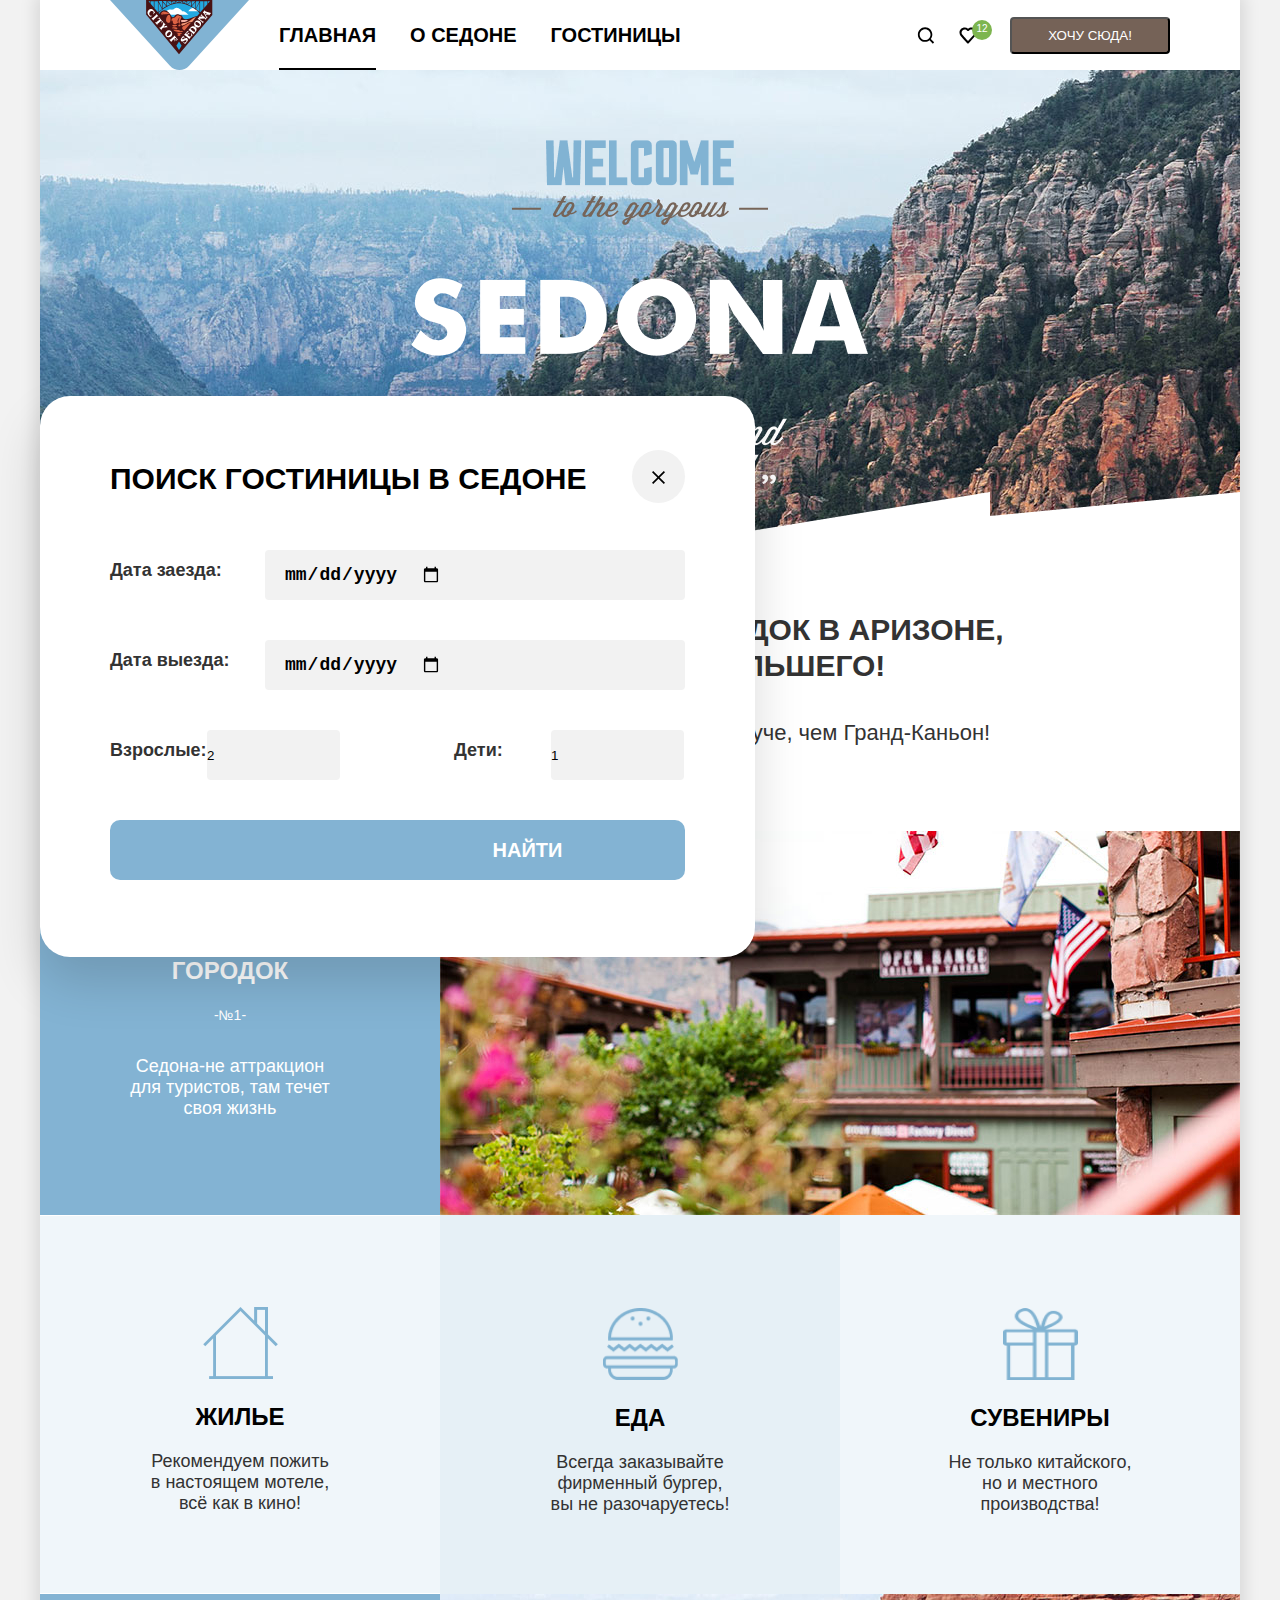
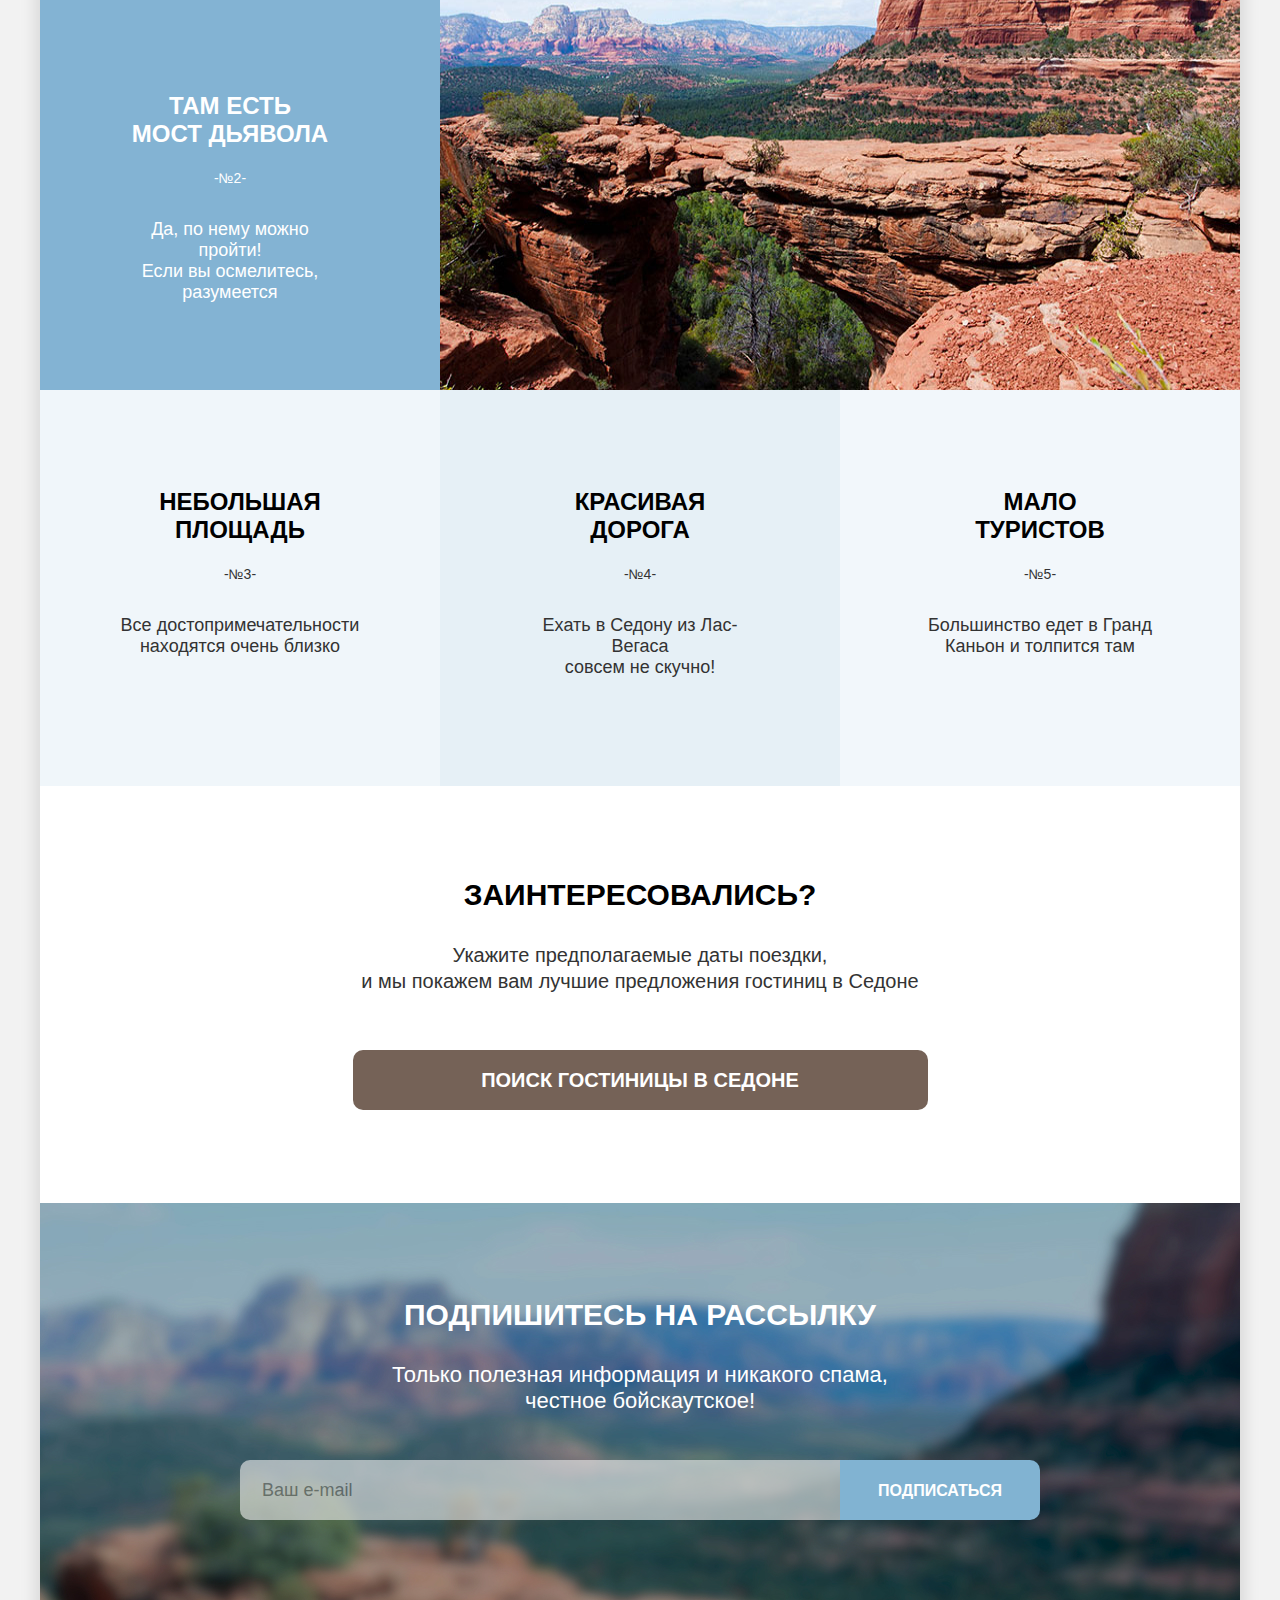
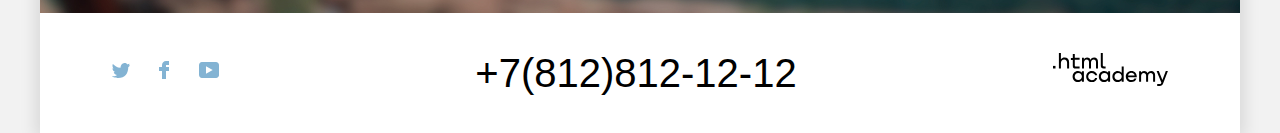
==== index.html @ 86748426 "Merge pull request #8 from Rli91/master" ====
<!DOCTYPE html>
<html lang="ru">
<head>
  <meta charset="utf-8">
  <title>Седона</title>
  <link rel="stylesheet" href="styles/styles.css">
</head>
<body>
<div class="container">
  <header class="main-header">
    <nav class="navigation">
      <a href="index.html" class="logo"><img src="images/logo.svg" width="139" height="70" alt="логотип города Sedona"></a>
      <ul class="navigation-list">
        <li>
          <a href="index.html" class="main">Главная</a>
        </li>
        <li class="navigation-link">
          <a href="#" class="sedona">О Седоне</a>
        </li>
        <li>
          <a href="catalog.html">Гостиницы</a>
        </li>
      </ul>
      <ul class="navigation-user">
        <li>
          <a class="navigation-link-search" href="#">
            <svg width="20" height="19" viewBox="0 0 20 19" fill="none" xmlns="http://www.w3.org/2000/svg">
              <path d="M19.0257 17.05L15.3152 13.35C16.318 12.05 17.02 10.35 17.02 8.44995C17.02 4.04995 13.4098 0.449951 8.99732 0.449951C4.58483 0.449951 0.974609 4.14995 0.974609 8.54995C0.974609 12.95 4.58483 16.55 8.99732 16.55C10.8024 16.55 12.5072 15.95 13.9112 14.85L17.6217 18.55L19.0257 17.05ZM8.99732 14.55C5.68795 14.55 2.98029 11.85 2.98029 8.54995C2.98029 5.24995 5.68795 2.54995 8.99732 2.54995C12.3067 2.54995 15.0143 5.24995 15.0143 8.54995C15.0143 11.85 12.3067 14.55 8.99732 14.55Z"/>
            </svg>
            <span class="visually-hidden">Поиск</span>
          </a>
        </li>
        <li>
          <a class="navigation-link-favorite" href="#">
            <svg width="19" height="17" viewBox="0 0 19 17" fill="none" xmlns="http://www.w3.org/2000/svg">
              <path d="M9.44382 17C9.14296 17 8.84211 16.9 8.64155 16.6C3.22622 10.5 1.92253 9.1 1.62168 8.7C0.91969 7.8 0.518555 6.6 0.518555 5.4C0.518555 2.4 2.92537 0 6.03416 0C7.33785 0 8.54126 0.5 9.5441 1.3C10.5469 0.5 11.8506 0 13.054 0C16.0625 0 18.5696 2.4 18.5696 5.4C18.5696 6.7 18.0682 7.9 17.266 8.8L10.2461 16.7C10.0455 16.9 9.84495 17 9.44382 17ZM3.42679 7.5C3.72764 7.9 6.93672 11.5 9.5441 14.4L15.7617 7.4C16.2631 6.9 16.4637 6.2 16.4637 5.4C16.4637 3.6 14.9594 2.1 13.1543 2.1C12.1515 2.1 11.1486 2.6 10.4467 3.4C10.1458 3.7 9.84495 3.8 9.5441 3.8C9.24325 3.8 8.9424 3.6 8.74183 3.4C8.03984 2.6 7.037 2.1 6.03416 2.1C4.22906 2.1 2.7248 3.6 2.7248 5.4C2.62452 6.3 3.02565 7 3.42679 7.5C3.3265 7.5 3.3265 7.5 3.42679 7.5Z"/>
            </svg>
            <span class="favorite-number">12</span>
            <span class="visually-hidden">Избранное</span>
          </a>
        </li>
        <button class="button" type="button">Хочу сюда!</button>
      </ul>
    </nav>
  </header>

  <main class="main-container">
    <div class="style">
      <div class="welcome-pic"></div>
      <div class="welcome-line"></div>
    </div>
    <div class="page-container">
      <h1 class="visually-hidden">Добро пожаловать в прекрасный город Седона</h1>
      <div class="promo">
        <h2 class="title">Седона — небольшой городок в Аризоне,<br> заслуживающий большего!</h2>
        <p class="reasons">Рассмотрим 5 причин, по которым Седона круче, чем Гранд-Каньон!</p>
      </div>

      <div class="description-container">
        <div class="cityDescription">
          <div class="description-text">
            <h2 class="subtitle">Настоящий<br>городок</h2>
            <span class="number">-№1-</span>
            <p class="text-sedona">Седона-не аттракцион<br> для туристов, там течет<br> своя жизнь</p>
          </div>
        </div>
        <img src="images/city.jpg" width="800" alt="картинка города">


        <div class="city-features">
          <div class="block-home">
            <div class="icon feature-home"></div>
            <div class="city-text">
              <h2 class="subtitle">Жилье</h2>
              <p class="text">Рекомендуем пожить<br> в настоящем мотеле,<br> всё как в кино!</p>
            </div>
          </div>
          <div class="block-food">
            <div class="icon feature-food"></div>
            <div class="city-text">
              <h2 class="subtitle">Еда</h2>
              <p class="text">Всегда заказывайте<br> фирменный бургер,<br> вы не разочаруетесь!</p>
            </div>
          </div>
          <div class="block-souvenir">
            <div class="icon feature-souvenir"></div>
            <div class="city-text">
              <h2 class="subtitle">Сувениры</h2>
              <p class="text">Не только китайского,<br> но и местного<br> производства!</p>
            </div>
          </div>
        </div>


        <div class="devilBridge">
          <div class="devilBridge-description">
            <h2 class="subtitle">Там есть<br>Мост Дьявола</h2>
            <span class="number">-№2-</span>
            <p class="text-sedona">Да, по нему можно пройти!<br> Если вы осмелитесь,<br> разумеется</p>
          </div>
        </div>
        <img src="images/devilBridge.jpg" width="800" alt="картинка моста дьявола">

        <div class="trip-features">
          <div class="block-square">
            <div class="trip-text">
              <h2 class="subtitle">Небольшая<br>площадь</h2>
              <span class="number"->-№3-</span>
              <p class="text">Все достопримечательности<br> находятся очень близко</p>
            </div>
          </div>
          <div class="block-road">
            <div class="road-text">
              <h2 class="subtitle">Красивая<br>дорога</h2>
              <span class="number">-№4-</span>
              <p class="text">Ехать в Седону из Лас-Вегаса<br> совсем не скучно!</p>
            </div>
          </div>
          <div class="block-tourists">
            <div class="tourists-text">
              <h2 class="subtitle">Мало<br>туристов</h2>
              <span class="number">-№5-</span>
              <p class="text">Большинство едет в Гранд<br> Каньон и толпится там</p>
            </div>
          </div>
        </div>
      </div>

      <div class="interest">
        <div class="dates">Заинтересовались?</div>
        <p class="tourDates">Укажите предполагаемые даты поездки,<br>и мы покажем вам лучшие предложения гостиниц в Седоне</p>
        <div class="search-hotels">
          <div class="search-hotels-title">
            <button type="button" class="hotel-search">Поиск гостиницы в Седоне</button>
          </div>
        </div>
      </div>
    </div>

    <div class="email">
      <div class="modal-window">
        <form action="#" method="post">
          <h3 class="modal-window-header">Поиск гостиницы в Седоне</h3>
          <a href="#" class="modal-close" img src="#" width: 13px height: 13px>
            <svg width="13" height="13" viewBox="0 0 13 13" fill="none" xmlns="http://www.w3.org/2000/svg">
            <path d="M13 1.2L11.8 0L6.5 5.3L1.2 0L0 1.2L5.3 6.5L0 11.8L1.2 13L6.5 7.7L11.8 13L13 11.8L7.7 6.5L13 1.2Z" fill="black"/>
            </svg>
          </a>

          <div class="dates-arrival">
          <label for="dates" class="modal-text">Дата заезда:</label>
          <input type="date" class="tour-dates" name="checkin" id="checked" value="27 апреля 2020">
        </div>

          <div class="dates-leaving">
          <label for="dates-out" class="modal-text">Дата выезда:</label>
          <input type="date" class="tour-dates" name="checkout" id="checked-out" value="1 сентября 2021">
        </div>

<div class="quantity">
          <div class="grown-ups-number">
          <label for="grown-ups" class="modal-text">Взрослые:</label>
          <input type="number-people" class="number-people" name="grown-ups" min="1" id="adult" value="2">
        </div>

        <div class="kids-number">
          <label for="kids" class="modal-text">Дети:</label>
          <input type="number-people" class="number-people" name="child" id="children" value="1">
        </div>
      </div>


          <input class="search-btn btn" type="submit" id="search-button" name="search-btn" value="Найти">

        </form>
      </div>
      <h3 class="subscription">ПОДПИШИТЕСЬ НА РАССЫЛКУ</h3>
      <p class="no-spam">Только полезная информация и никакого спама,<br> честное бойскаутское!</p>
      <form id="send-email" class="send-email" action="https://echo.htmlacademy.ru/" method="post">
        <label for="form-send-email" class="visually-hidden">Ваш e-mail</label>
        <input type="text" name="form-send-email" id="form-send-email" placeholder="Ваш e-mail" class="type-form">
        <button class="submit" type="button">Подписаться</button>
      </form>
    </div>
  </main>


  <footer class="footer">
    <ul class="social-list">
      <li class="social-list-item">
        <a href="https://twitter.com/htmlacademy_ru"><img src="images/twitter.svg" width="18" height="15" alt="Twitter"></a>
      </li>
      <li class="social-list-item">
        <a href="https://www.facebook.com/htmlacademy" class="facebook"><img src="images/facebook.svg" width="10" height="18" alt="Facebook"></a>
      </li>
      <li class="social-list-item">
        <a href="https://www.youtube.com/c/HTMLAcademyRUS"><img src="images/youtube.svg" width="20,1" height="16" alt="Youtube"></a>
      </li>
    </ul>
    <a href="tel:+7(812)812-12-12" class="tel">+7(812)812-12-12</a>
    <a href="https://htmlacademy.ru" class="html-logo">
    <svg width="115" height="33" viewBox="0 0 115 33" fill="none" xmlns="http://www.w3.org/2000/svg">
    <path d="M0 12.8999V15.4999H2.5V12.8999H0Z"/>
    <path d="M11.5999 4.5C9.9999 4.5 8.7999 5.2 7.9999 6.2H7.8999V0H5.8999V15.5H7.8999V10.2C7.8999 8.1 9.1999 6.6 11.1999 6.6C12.9999 6.6 14.0999 8 14.0999 9.8V15.5H16.0999V9.4C16.1999 6.4 14.2999 4.5 11.5999 4.5Z"/>
    <path d="M26.5999 4.8001H21.7999V1.1001H19.7999V4.9001H17.8999V6.9001H19.7999V12.9001C19.7999 14.6001 20.7999 15.6001 22.4999 15.6001H26.5999V13.6001H22.8999C22.1999 13.6001 21.7999 13.2001 21.7999 12.5001V6.8001H26.5999V4.8001Z"/>
    <path d="M41.1 4.6001C39.5 4.6001 38.2 5.4001 37.6 6.7001H37.5C36.9 5.5001 35.7 4.6001 34.1 4.6001C32.7 4.6001 31.6 5.4001 31 6.4001H30.9V4.8001H29V15.4001H31V10.0001C31 8.0001 32 6.5001 33.6 6.5001C35.1 6.5001 36 7.5001 36 9.1001V15.4001H38V9.8001C38 7.4001 39.4 6.5001 40.6 6.5001C42.1 6.5001 43 7.5001 43 9.1001V15.4001H45V8.9001C45.1 6.4001 43.6 4.6001 41.1 4.6001Z"/>
    <path d="M47.8 12.7C47.8 14.4 48.8 15.4 50.6 15.4H52.6V13.4H50.9001C50.2001 13.4 49.8 13 49.8 12.3V0H47.8V12.7Z"/>
    <path d="M28.9001 19.6999C28.0001 18.5999 26.7001 17.8999 25.0001 17.8999C21.9001 17.8999 19.6001 20.1999 19.6001 23.4999C19.6001 26.7999 21.9001 29.0999 25.0001 29.0999C26.8001 29.0999 28.0001 28.2999 28.8001 27.1999H28.9001V28.7999H30.9001V18.1999H28.9001V19.6999ZM25.3001 27.0999C23.1001 27.0999 21.7001 25.4999 21.7001 23.4999C21.7001 21.4999 23.1001 19.8999 25.3001 19.8999C27.5001 19.8999 28.9001 21.4999 28.9001 23.4999C28.9001 25.3999 27.5001 27.0999 25.3001 27.0999Z"/>
    <path d="M44.2 21.9999C43.7 19.5999 41.5999 17.8999 38.7999 17.8999C35.3999 17.8999 33.2 20.3999 33.2 23.4999C33.2 26.5999 35.3999 29.0999 38.7999 29.0999C41.5999 29.0999 43.7 27.2999 44.2 24.8999H42.0999C41.6999 26.1999 40.3999 27.1999 38.7999 27.1999C36.5999 27.1999 35.2 25.5999 35.2 23.5999C35.2 21.5999 36.5999 19.9999 38.7999 19.9999C40.3999 19.9999 41.5999 20.9999 42.0999 22.1999H44.2V21.9999Z"/>
    <path d="M55.1 19.6999C54.2 18.5999 52.9001 17.8999 51.2001 17.8999C48.1001 17.8999 45.8 20.1999 45.8 23.4999C45.8 26.7999 48.1001 29.0999 51.2001 29.0999C53.0001 29.0999 54.2 28.2999 55 27.1999H55.1V28.7999H57.1V18.1999H55.1V19.6999ZM51.5 27.0999C49.3 27.0999 47.9001 25.4999 47.9001 23.4999C47.9001 21.4999 49.3 19.8999 51.5 19.8999C53.7 19.8999 55.1 21.4999 55.1 23.4999C55.1 25.3999 53.6 27.0999 51.5 27.0999Z"/>
    <path d="M68.6999 19.7999C67.7999 18.6999 66.4999 17.8999 64.7999 17.8999C61.6999 17.8999 59.3999 20.1999 59.3999 23.4999C59.3999 26.7999 61.5999 29.0999 64.7999 29.0999C66.4999 29.0999 67.7999 28.2999 68.5999 27.2999H68.6999V28.7999H70.6999V13.3999H68.6999V19.7999ZM65.0999 27.0999C62.8999 27.0999 61.4999 25.4999 61.4999 23.4999C61.4999 21.4999 62.8999 19.8999 65.0999 19.8999C67.2999 19.8999 68.6999 21.4999 68.6999 23.4999C68.5999 25.4999 67.1999 27.0999 65.0999 27.0999Z"/>
    <path d="M78.3 17.8999C75 17.8999 72.8 20.3999 72.8 23.4999C72.8 26.4999 74.9 29.0999 78.3 29.0999C80.8 29.0999 82.8 27.7999 83.5 25.4999H81.4C80.9 26.4999 79.8 27.0999 78.4 27.0999C76.5 27.0999 75.1 25.7999 75 24.1999H83.8C84 20.5999 81.8 17.8999 78.3 17.8999ZM78.3 19.7999C80 19.7999 81.3 20.7999 81.6 22.3999H75.1C75.4 20.8999 76.6 19.7999 78.3 19.7999Z"/>
    <path d="M98.2001 17.8999C96.6001 17.8999 95.3001 18.6999 94.6001 19.8999H94.5001C93.9001 18.6999 92.7001 17.8999 91.1001 17.8999C89.7001 17.8999 88.6001 18.5999 88.0001 19.6999V18.1999H86.1001V28.7999H88.1001V23.3999C88.1001 21.3999 89.1001 19.9999 90.7001 19.8999C92.2001 19.8999 93.1001 20.8999 93.1001 22.4999V28.7999H95.1001V23.1999C95.1001 20.7999 96.5001 19.8999 97.7001 19.8999C99.2001 19.8999 100.1 20.8999 100.1 22.4999V28.7999H102.1V22.2999C102.2 19.6999 100.7 17.8999 98.2001 17.8999Z"/>
    <path d="M109.4 27.0001L105.8 18.1001H103.6L108.4 29.7001C108.1 30.6001 107.7 30.9001 106.7 30.9001H104.2V32.9001H106.7C108.5 32.9001 109.5 32.1001 110.2 30.3001L114.9 18.1001H112.8L109.4 27.0001Z"/>
    </svg>
    </a>

  </footer>
</div>
</body>
</html>
---- styles/styles.css ----
@font-face {
  font-family: "PT Sans";
  font-style: normal;
  font-weight: 400;
  src: url("fonts/pt-sans-regular.woff2") format("woff2");
  font-display: swap;
}

@font-face {
  font-family: "PT Sans";
  font-style: normal;
  font-weight: 700;
  src: url("fonts/pt-sans-bold.woff2") format("woff2");
  font-display: swap;
}

* {
  box-sizing: border-box;
}

html {
  height: 100%;
}

.visually-hidden {
  position: absolute;
  width: 1px;
  height: 1px;
  margin: -1px;
  padding: 0;
  border: 0;
  clip: rect(0 0 0 0);
  overflow: hidden;
}

body {
  margin: 0;
  padding: 0;
  font-size: 14px;
  line-height: 21px;
  font-family: "PT Sans", sans-serif;
  text-transform: uppercase;
  text-align: center;
  color: #333;
  min-width: 1220px;
  background: #f2f2f2;
}

.container {
  width: 1200px;
  margin: 0 auto;
  padding: 0;
  background: #fff;
  box-shadow: 0 0 15px 5px rgba(0, 0, 0, 0.1);
}

/*Шапка*/

.reasons {
  font-size: 22px;
  line-height: 36px;
  text-align: center;
}

.title {
  font-size: 24px;
  line-height: 28px;
  text-transform: uppercase;
  text-align: center;
}

/*Навигация*/

.navigation a {
  text-decoration: none;
  color: #000;
  display: flex;
  align-items: center;
}

.navigation .main {
  position: relative;
}

.main::after {
  content: '';
  width: 100%;
  height: 2px;
  background-color: #000;
  display: block;
  position: absolute;
  left: 0;
  bottom: 0;
}

.navigation li {
  font-size: 20px;
  line-height: 26px;
  font-weight: 700;
  display: flex;
}

.navigation-list {
  display: flex;
  flex-wrap: wrap;
  margin-left: 30px;
  margin-top: 0;
  margin-bottom: 0;
  font-size: 20px;
  line-height: 26px;
  padding-left: 0;
  box-sizing: border-box;
  list-style-type: none;
}

.sedona {
  padding-left: 34px;
  padding-right: 34px;
}

.navigation-user {
  display: flex;
  align-items: center;
  list-style-type: none;
  margin-left: auto;
  color: #333333;
}

.navigation-link-search {
  display: inline-block;
  width: 18px;
  height: 18px;
}

.navigation-link-favorite {
  display: inline-block;
  width: 18px;
  height: 17px;
  position: relative;
  margin-right: 33px;
  margin-left: 24px;
}

.favorite-number {
  position: absolute;
  top: -22px;
  background: #7DB54F;
  border-radius: 10px;
  color: #ffffff;
  font-weight: 400;
  font-size: 10px;
  line-height: 13px;
  width: 20px;
  height: 20px;
  text-align: center;
  padding-top: 2.5px;
  margin-left: 13px;
  margin-top: 15px;
  margin-bottom: 30px;
}


.navigation {
  width: 1060px;
  height: 70px;
  display: flex;
  margin-left: auto;
  margin-right: auto;
}

.style {
  background-image: url("../images/index-background.jpg");
  background-repeat: no-repeat;
  background-size: cover;
  margin: 0;
  padding-top: 70px;
}

.welcome-pic {
  background-image: url("../images/welcome.png");
  background-repeat: no-repeat;
  width: 458px;
  height: 352px;
  margin-left: 371px;
  padding-top: 52px;
}

.welcome-line {
  background-image: url("../images/welcomeWhiteLine.png");
  background-repeat: no-repeat;
  width: 1200px;
  height: 57px;
  margin: 0;
}


.button {
  width: 160px;
  height: 37px;
  background-color: #756257;
  color: #ffffff;
  text-transform: uppercase;
  border-radius: 4px;
}

/*Заголовок*/

.promo {
  width: 1200px;
  background-color: #ffffff;
  padding-top: 63px;
  padding-bottom: 80px;
  text-align: center;
}


.promo .title {
  font-weight: bold;
  font-size: 30px;
  line-height: 36px;
  text-transform: uppercase;
  margin: 0;
}

.promo .reasons {
  font-size: 22px;
  line-height: 36px;
  text-transform: none;
  padding-top: 31px;
  margin: 0;
}

/*Преимущества*/

.description-container {
  display: flex;
  flex-direction: row;
  flex-wrap: wrap;
  width: 1200px;
}

.cityDescription {
  width: 400px;
  color: #ffffff;
  background: #83B3D3;
  text-align: center;
  float: left;
  margin: 0;
}

.description-text {
  width: 290px;
  padding-top: 98px;
  padding-left: 90px;
  padding-bottom: 87px;
  margin: 0;
  color: #fff;
  text-align: center;
}

.text {
  text-transform: none;
  font-size: 18px;
  line-height: 21px;
  text-align: center;
  margin: 0;
  padding-left: 75px;
  padding-right: 75px;
}

.text-sedona {
  font-weight: normal;
  font-size: 18px;
  line-height: 21px;
  text-align: center;
  text-transform: none;
  margin: 0;
}

.subtitle {
  font-weight: bold;
  font-size: 24px;
  line-height: 28px;
  text-transform: uppercase;
  color: #ffffff;
  margin-top: 0;
  margin-bottom: 20px;
  text-align: center;
}

/*Иконки*/

.city-features {
  display: flex;
  flex-direction: row;
  flex-wrap: wrap;
  width: 100%;
  margin: 0;
  padding: 0;
  list-style: none;
  color: #333333;
  background-color: #fff;
  align-items: center;
}

.city-features .subtitle {
  color: #000000;
}

.block {
  display: flex;
  flex-direction: row;
  margin: 0;
}

.block:last-child {
  margin-right: 0;
}

.block-home {
  background-color: rgba(131, 179, 211, 0.12);
  float: left;
  width: 400px;
  margin-right: 0;
}

.block-food {
  background-color: rgba(131, 179, 211, 0.2);
  float: left;
  width: 400px;
}

.block-souvenir {
  background-color: rgba(131, 179, 211, 0.12);
  float: left;
  width: 400px;
  margin-right: 0;
}

.city-text {
  text-align: center;
  padding-bottom: 79px;
  margin: 0;
}

.icon {
  width: 100%;
  height: 75px;
  background-size: 75px 72px;
  background-repeat: no-repeat;
  background-position: center;
  margin-bottom: 23px;
}

.feature-home {
  background-image: url("../images/house.png");
  margin-top: 89px;
}

.feature-food {
  background-image: url("../images/food.png");
  margin-top: 91px;
}

.feature-souvenir {
  background-image: url("../images/souvenir.png");
  margin-top: 91px;
}

.number {
  margin-top: 9px;
  margin-bottom: 30px;
  display: block;
  text-align: center;
}

/*Мост дьявола*/
.devilBridge {
  width: 400px;
  color: #ffffff;
  background: #83B3D3;
  text-align: center;
  float: right;
  margin: 0;
}

.devilBridge-description {
  width: 290px;
  padding-top: 98px;
  padding-left: 90px;
  padding-bottom: 87px;
  margin: 0;
  color: #fff;
  text-align: center;
}


/*Достопримечательности*/

.trip-features {
  display: flex;
}

.trip-features .subtitle {
  color: #000000;
  padding-top: 98px;
}

.trip-text {
  padding-bottom: 108px;
  text-align: center;
  margin: 0;
}

.road-text {
  padding-bottom: 108px;
  text-align: center;
  margin: 0;
}

.tourists-text {
  padding-bottom: 108px;
  text-align: center;
  margin: 0;
}

.block-square {
  background-color: rgba(131, 179, 211, 0.12);
  width: 400px;
  margin: 0;
}

.block-road {
  background-color: rgba(131, 179, 211, 0.2);
  width: 400px;
  margin: 0;
}

.block-tourists {
  background-color: rgba(131, 179, 211, 0.1);
  width: 400px;
  margin: 0;
}

/*Даты поездки*/
.interest {
  width: 1200px;
  padding-bottom: 93px;
}

.dates {
  font-weight: bold;
  font-size: 30px;
  line-height: 36px;
  text-align: center;
  text-transform: uppercase;
  padding-top: 91px;
  color: #000000;
  margin: 0;
}

.tourDates {
  font-size: 20px;
  line-height: 26px;
  color: #333333;
  text-align: center;
  padding-top: 29px;
  padding-bottom: 56px;
  text-transform: none;
  margin: 0;
}

.hotel-search {
  width: 575px;
  height: 60px;
  background-color: #756257;
  border-radius: 10px;
  color: #ffffff;
  text-transform: uppercase;
  font-weight: 700;
  font-size: 20px;
  line-height: 36px;
  padding: 0;
  margin: 0;
  border: 0;
}

/*Рассылка*/

.email {
  width: 1200px;
  background-image: url("../images/background.jpg");
  background-repeat: no-repeat;
  background-size: cover;
  padding-bottom: 93px;
}

.send-email {
  display: flex;
  width: 800px;
  height: 60px;
  margin-left: auto;
  margin-right: auto;
  padding: 0;
}

.subscription {
  font-weight: bold;
  font-size: 30px;
  line-height: 36px;
  text-align: center;
  text-transform: uppercase;
  color: #ffffff;
  padding-top: 94px;
  margin: 0;
}

.email .no-spam {
  font-size: 22px;
  line-height: 26px;
  text-align: center;
  text-transform: none;
  padding-top: 29px;
  padding-bottom: 46px;
  color: #ffffff;
  margin: 0;
}

.type-form {
  height: 60px;
  background-color: #f2f2f2;
  width: 600px;
  font-size: 18px;
  line-height: 26px;
  color: #000000;
  opacity: 0.6;
  border: none;
  margin: 0;
  padding: 0 22px;
  border-radius: 10px 0px 0px 10px;
}

.submit {
  width: 200px;
  height: 60px;
  background-color: #81b3d2;
  color: #ffffff;
  text-transform: uppercase;
  font-weight: bold;
  font-size: 16px;
  line-height: 21px;
  text-align: center;
  border: none;
  padding-left: 0;
  padding-right: 0;
  padding-top: 0;
  padding-bottom: 0;
  border-radius: 0px 10px 10px 0px;
}


/*Подвал*/
.footer {
  justify-content: space-between;
  display: flex;
  width: 1200px;
  background-color: #ffffff;
  box-sizing: border-box;
  padding-bottom: 40px;
  padding-top: 40px;
  padding-left: 72px;
  padding-right: 72px;
  margin: 0;
}

.footer li {
  list-style-type: none;
}

.social-list {
  display: flex;
  justify-content: space-between;
  margin-top: 0;
  margin-bottom: 0;
  padding-left: 0;
  align-items: center;
}

.facebook {
  padding-left: 29px;
  padding-right: 30px;
  margin: 0;
}

a[href^="tel:"] {
  font-size: 40px;
  line-height: 40px;
  color: #000000;
  text-decoration: none;
  text-align: center;
}

.html-logo {
  width: 115px;
  height: 33px;
  margin: 0;
  align-items: center;
}

/*Каталог*/

/*Каталог шапка*/
.container-catalog {
  width: 1200px;
}

/*Фильтры*/

.catalog-filters {
  width: 1200px;
  background-image: url("../images/cover.jpg");
  background-repeat: no-repeat;
  color: #ffffff;
}

.link-home {
  width: 12px;
  height: 12px;
  left: 113px;
  top: 176px;
  color: #ffffff;
}

.link-hotels {
  font-size: 16px;
  line-height: 21px;
  color: #ffffff;
}

.hotel-name {
  font-weight: bold;
  font-size: 60px;
  line-height: 78px;
  padding-top: 35px;
  padding-left: 71px;
  text-align: left;
  margin: 0;
  text-transform: none;
}

.filter-structure {
  display: flex;
  flex-direction: column;
  border: none;
  margin-bottom: 83px;
  margin-left: 0;
  margin-right: 0;
}

.filter-house {
  display: flex;
  flex-direction: column;
  padding-left: 67px;
  border: none;
  margin-left: 0;
  margin-right: 0;
}

.filter-price {
  display: flex;
  padding-left: 160px;
  border: none;
  align-items: flex-start;
  margin: 0;
  padding-top: 0;
  padding-right: 0;
  padding-bottom: 0;
}

.price {
  padding-left: 0;
  width: 100%;
  text-align: left;
}

.price-form {
  border: 2px solid #FFFFFF;
  box-sizing: border-box;
  border-radius: 4px;
  width: 287px;
  height: 48px;
}

.filters-form {
  display: flex;
  flex-direction: row;
  padding-top: 45px;
  padding-left: 71px;
  padding-right: 71px;
  border: none;
  margin: 0;
}

.submit-button {
  width: 160px;
  height: 48px;
  margin-right: 72px;
  font-weight: bold;
  font-size: 16px;
  line-height: 21px;
  text-transform: uppercase;
  color: #ffffff;
  background: #83B3D3;
  border-radius: 4px;
}

.reset-button {
  color: #ffffff;
  font-size: 18px;
  line-height: 23px;
  background-color: inherit;
  margin-bottom: 83px;
  margin-right: 72px;
  border: none;
}

/*Модули*/

.sorting-container {
  display: flex;
  align-items: center;
  width: 1057px;
  text-align: center;
  margin-left: 71px;
  margin-right: 72px;
  padding-top: 44px;
}

.catalog .subtitle {
  color: #000000;
  width: 100%;
  text-align: left;
}

.catalog-title {
  font-weight: bold;
  font-size: 30px;
  line-height: 39px;
  padding-right: 40px;
  text-transform: uppercase;
  margin: 0;
  text-align: left;
}

.hotel-choice {
  font-size: 18px;
  line-height: 23px;
  color: #000000;
  width: 287px;
  height: 48px;
  border: 2px solid #E6E6E6;
  box-sizing: border-box;
  border-radius: 4px;
  margin-left: auto;
  margin-right: 73px;
}

.modes {
  display: flex;
}

.modes a {
  display: block;
  width: 48px;
  height: 48px;
  border: 2px solid #E5E5E5;
  border-radius: 4px;
  margin-left: 8px;
  background-repeat: no-repeat;
  background-position: center;
}

.mode-tile {
  background-image: url("../images/tile.svg");
}

.mode-slideshow {
  background-image: url("../images/slideshow.svg");
}

.mode-list {
  background-image: url("../images/list.svg");
}



.catalog .subtitle {
  color: #000000;
}

.catalog-list {
  display: flex;
  flex-direction: row;
  flex-wrap: wrap;
  padding: 0;
  padding-top: 53px;
  padding-right: 72px;
  padding-left: 72px;
  list-style-type: none;
  margin: 0;
}

.catalog-list li {
  width: 340px;
  padding: 20px;
  margin-right: 18px;
  margin-bottom: 10px;
}

.catalog-list li:nth-of-type(3n) {
  margin-right: 0;
}

.catalog-items {
  display: flex;
  flex-direction: column;
  align-items: flex-start;
  margin-right: 18px;
  width: 100%;
  margin-top: 0;
}

.list {
  display: flex;
  flex-wrap: wrap;
  justify-content: space-between;
}

.more {
  width: 133px;
  height: 37px;
  color: #ffffff;
  font-weight: bold;
  font-size: 16px;
  line-height: 21px;
  text-align: center;
  text-transform: uppercase;
  float: left;
  background: #756257;
  border-radius: 4px;
  margin-right: 26px;
}

.favourite {
  width: 140px;
  height: 37px;
  font-weight: bold;
  font-size: 16px;
  line-height: 21px;
  text-align: center;
  text-transform: uppercase;
  color: #ffffff;
  background: #82B3D3;
  border-radius: 4px;
  float: left;
}

.text-catalog {
  width: 50%;
  text-align: left;
}

.text-raiting {
  width: 160px;
  height: 37px;
  color: #333333;
  font-weight: normal;
  font-size: 16px;
  line-height: 21px;
  text-align: center;
  text-transform: uppercase;
  float: right;
  background: #F2F2F2;
  border-radius: 4px;
}

.load-button {
  width: 620px;
  height: 60px;
  background: #83B3D3;
  border-radius: 4px;
  color: #ffffff;
  font-weight: bold;
  font-size: 20px;
  line-height: 26px;
  align-items: center;
  text-align: center;
  text-transform: uppercase;
  margin-bottom: 68px;
  margin-top: 64px;
}


/*Пагинация*/

.pagination-container {
  display: flex;
  padding: 16px;
  background-color: #ffffff;
  list-style-type: none;
  padding-left: 71px;
  padding-right: 73px;
  padding-top: 38px;
  padding-bottom: 73px;
  align-items: center;
}

.pagination {
  display: flex;
  margin: 0;
  padding: 0;
  list-style-type: none;
  align-items: center;
}

.pagination-item {
  width: 55px;
  height: 55px;
  text-align: center;
  display: flex;
}

.pagination-item:not(:first-of-type) {
  margin-right: 8px;
  background-color: #83B3D3;
}

.pagination-item:first-of-type {
  margin-left: 0;
  background-color: #F2F2F2;
  margin-right: 8px;
  font-weight: bold;
  font-size: 20px;
  line-height: 26px;
  align-items: center;
  justify-content: center;
}

.page-number {
  font-weight: bold;
  font-size: 20px;
  line-height: 26px;
  color: #ffffff;
  text-decoration: none;
  width: 100%;
  display: flex;
  align-items: center;
  justify-content: center;
}

.choice {
  width: 160px;
  height: 48px;
  margin-left: 51px;
}

.text-quantity {
  font-size: 18px;
  line-height: 23px;
  width: 175px;
  color: #333333;
  text-transform: none;
  margin-left: auto;
  margin-top: 0;
  margin-bottom: 0;
}


/*Рассылка*/

.email-catalog {
  display: flex;
  flex-direction: row;
  width: 1200px;
  padding-bottom: 140px;
}

.index-send-form-catalog {
  background-color: #ffffff;
  width: 1200px;
}

.subscription-catalog {
  font-weight: bold;
  font-size: 30px;
  line-height: 36px;
  text-align: center;
  text-transform: uppercase;
  color: #000000;
  margin: 0;
}

.no-spam-catalog {
  font-size: 22px;
  line-height: 26px;
  text-align: center;
  text-transform: none;
  padding-top: 29px;
  padding-bottom: 46px;
  color: #000000;
  margin: 0;
}

/*hover*/

.navigation-list .main:hover {
  color: #756257;
}

.navigation-link-search svg:hover {
  fill: #756257;
}

.navigation-link-search svg {
  fill: #000000;
}

.navigation-link-favorite svg:hover {
  fill: #756257;
}

.navigation-link-favorite svg {
  fill: #000000;
}

.button:hover {
  background: #615048;
}

.hotel-search:hover {
  background: #615048;
}

.submit:hover {
  background: #68A2CA;
}

.type-form:hover {
  background: #E6E6E6;
}

.tel:hover {
  color: #756257;
}

.html-logo svg {
  fill: #000000;
}

.html-logo svg:hover {
  fill:#756257;
}

/*Фокус*/

.button:focus {
  background: #615048;
  border: 3px solid #83B3D3;
}

.hotel-search:focus {
  background: #615048;
  border: 3px solid #83B3D3;
  box-sizing: border-box;
  border-radius: 10px;
}

.type-form:focus {
  border: 3px solid #83B3D3;
}

.submit:focus {
  background: #68A2CA;
  border: 3px solid #756257;
}

.tel:focus {
  border: 3px solid #83B3D3;
  box-sizing: border-box;
  border-radius: 10px;
}

.html-logo:focus {
  border: 3px solid #83B3D3;
  box-sizing: border-box;
  border-radius: 10px;

}

/*Ошибка*/
.type-form:default {
  border: 2px solid #FF5757;
  box-sizing: border-box;
}

/*Нажатие*/

.navigation-list .main:active {
  color: rgba(117, 98, 87, 0.3);
}

.navigation-link-search:active {
  color: #756257;
  opacity: 0.3;
}

.navigation-link-favorite:active {
  color: #756257;
  opacity: 0.3;
}

.button:active {
  background: #615048;
  border-radius: 4px;
  color: rgba(255, 255, 255, 0.3);
}

.hotel-search:active {
  background: #615048;
  border-radius: 10px;
  color: #FFFFFF;
  opacity: 0.3;
}

.submit:active {
  background: #68A2CA;
  color: #FFFFFF;
  opacity: 0.3;
  border: 0;
}

.tel:active {
  color: #756257;
  opacity: 0.3;
  border: 0;
}

.html-logo svg:active {
  opacity: 0.3;
}

/*Модальное окно*/

.modal-window {
  position: absolute;
  width:715px;
  height: 561px;
  background-color: #ffffff;
  box-shadow: 0px 25px 50px rgba(0, 0, 0, 0.15);
  border-radius: 30px;
  display: flex;
  top: 396px;
  padding-left: 70px;
  padding-right: 70px;
  padding-bottom: 70px;
  padding-top: 63px;
  font-weight: 700;
  font-size: 18px;
  line-height: 40px;
}

.modal-window-header {
  padding-bottom: 51px;
  font-weight: 700;
  font-size: 30px;
  line-height: 40px;
  text-transform: uppercase;
  color: #000000;
  padding-left: 0;
  margin: 0;
  float: left;
}

.modal-text {
  font-weight: 700;
  font-size: 18px;
  line-height: 40px;
  display: flex;
  text-transform: none;
  text-align: left;
  width: 155px;
}

.search-btn {
  width: 575px;
  height: 60px;
  background: #83B3D3;
  border-radius: 10px;
  color: #ffffff;
  font-weight: 700;
  font-size: 20px;
  line-height: 40px;
  display: flex;
  text-align: center;
  text-transform: uppercase;
  padding: 0;
  border: 0;
  padding-left: 260px;
  margin-top: 40px;
  margin-bottom: 70px;
}

.number-people {
  width: 133px;
  background: #F2F2F2;
  border-radius: 4px;
  border: 0;
  padding: 0;
  margin-right: 58px;
}


.quantity {
  display: flex;
}

.grown-ups-number {
  display: flex;
  width: 288px;
  height: 50px;
  margin-right: 56px;
  float: right;
}

.kids-number {
  display: flex;
  width: 288px;
  height: 50px;
  float: left;
}

.dates-arrival {
  display: flex;
  justify-content: space-between;
  width: 575px;
  height: 50px;
  margin-bottom: 40px;
}

.dates-leaving {
  display: flex;
  justify-content: space-between;
  width: 575px;
  height: 50px;
  margin-bottom: 40px;
}

.tour-dates {
  width: 420px;
  border: 0;
  background: #F2F2F2;
  border-radius: 4px;
  padding-left: 19px;
  font-weight: 700;
  font-size: 18px;
  line-height: 40px;
  display: flex;
  align-items: center;
}

.modal-close {
  background-image: url("../images/modal-close.svg");
  display: block;
  width: 53px;
  height: 53px;
  border: 0;
  border-radius: 50%;
  background-repeat: no-repeat;
  background-position: center;
  background: #F2F2F2;
  color: #000000;
  margin-left: 522px;
  margin-top: -9px;
  text-align: center;
  padding-top: 8px;
}
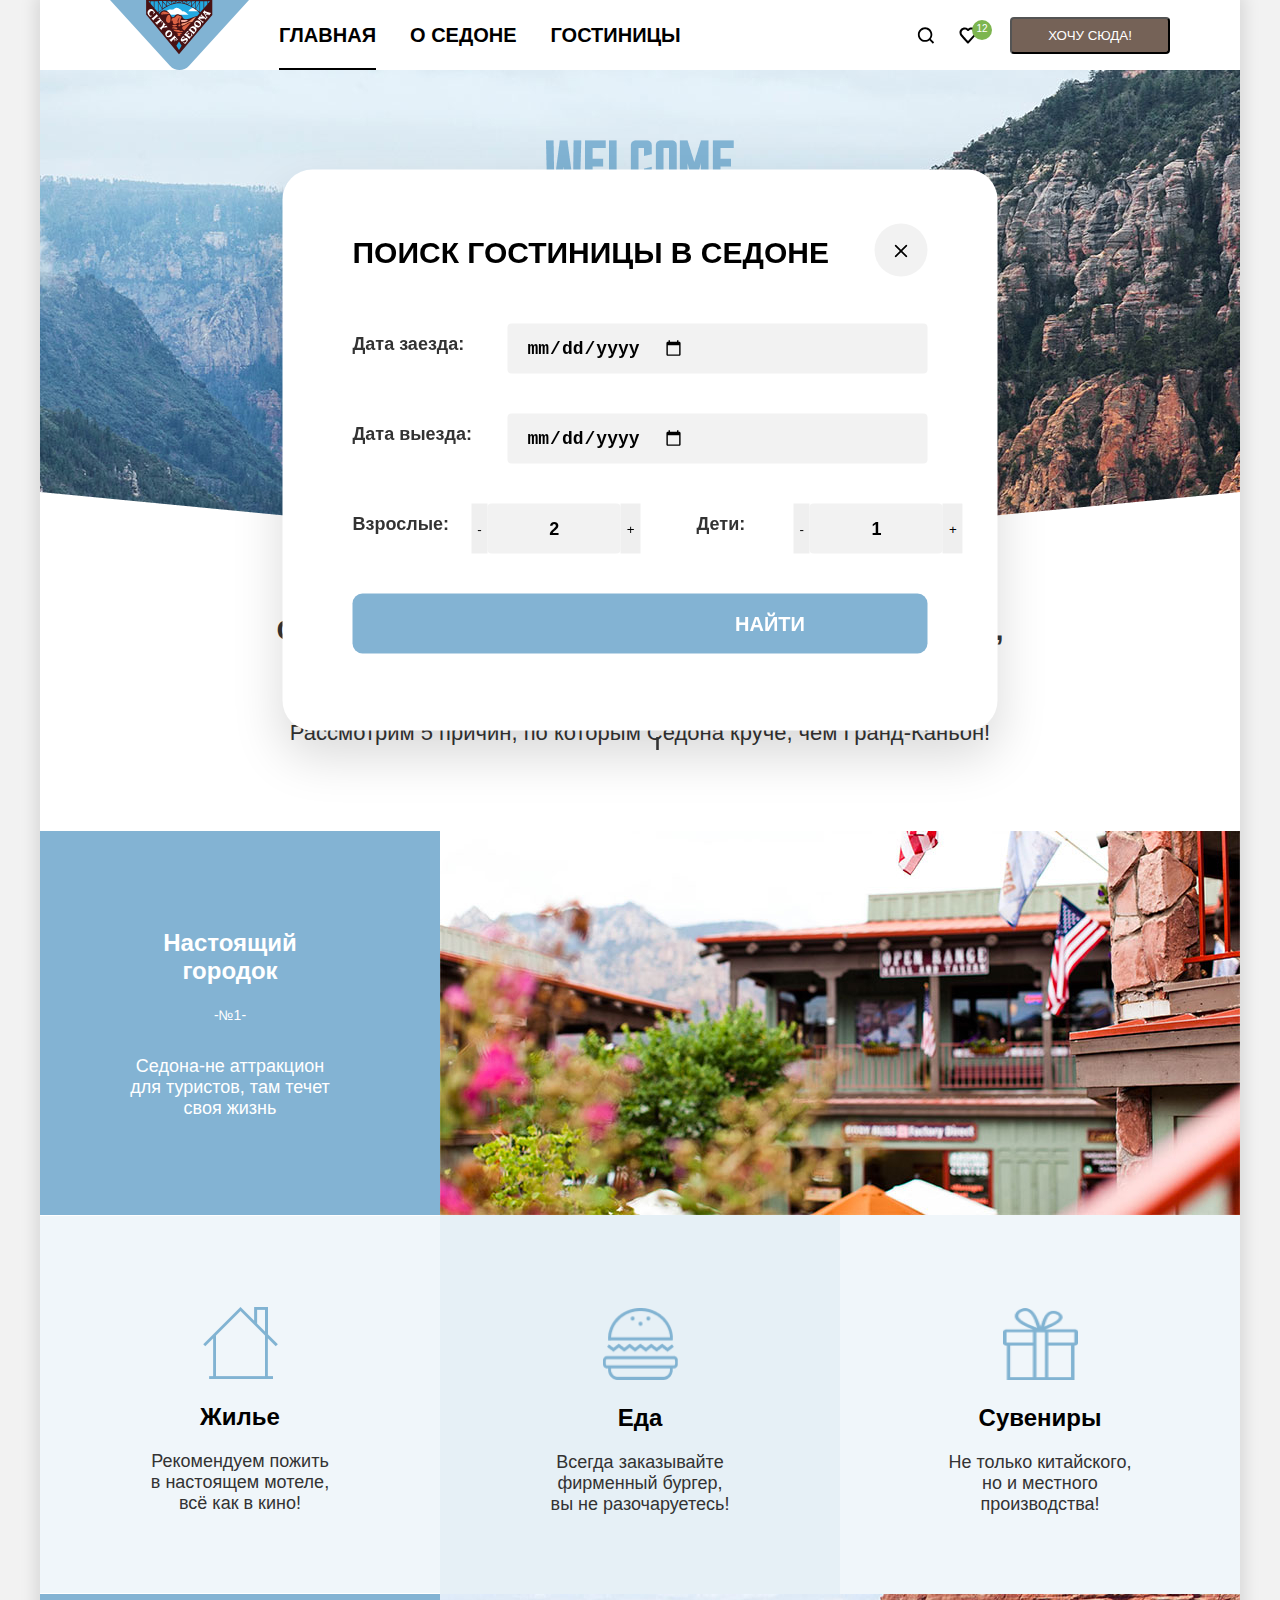
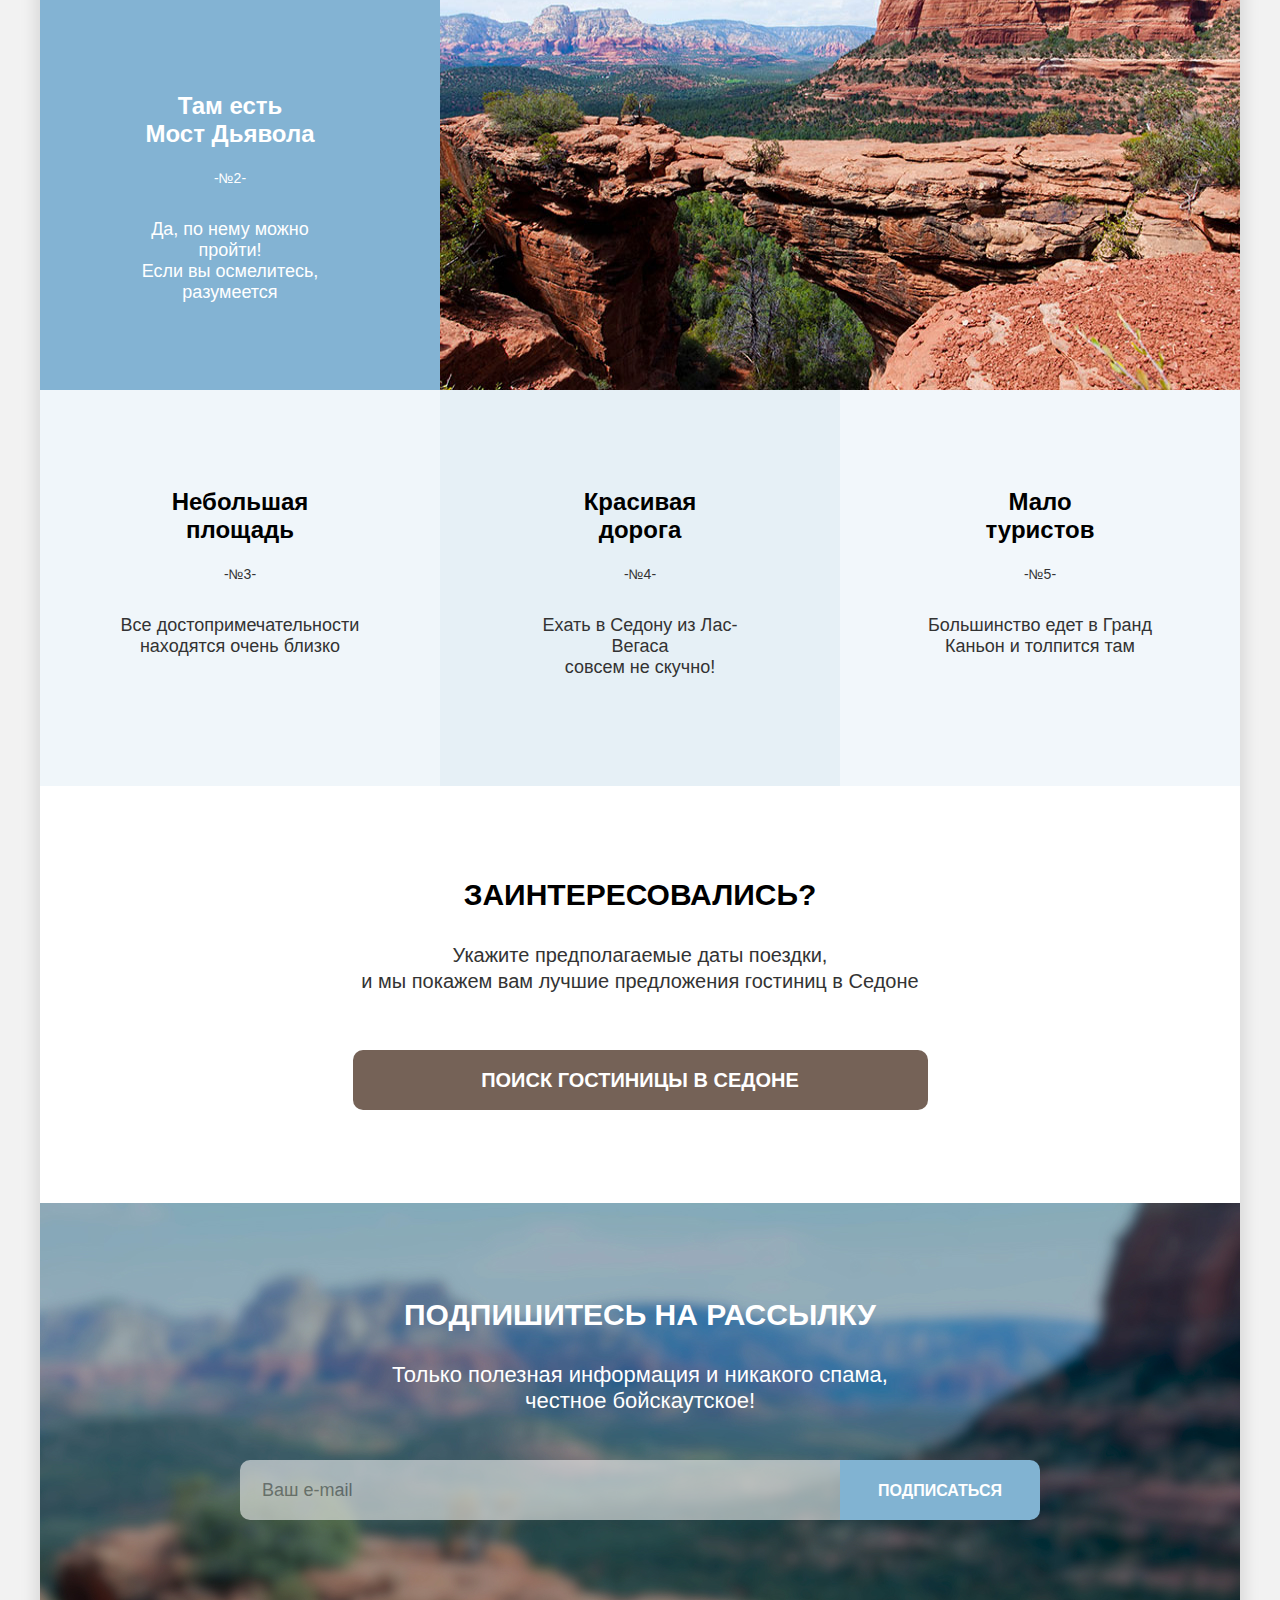
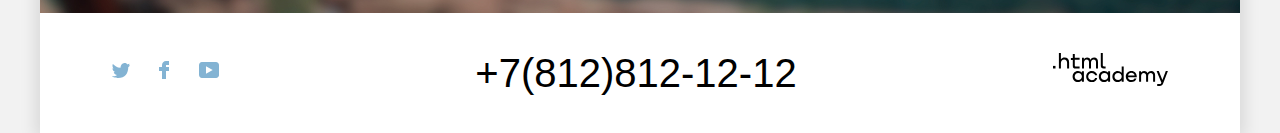
==== commit 37d2d415: "Изменение декоративных элементов" ====
--- a/index.html
+++ b/index.html
@@ -138,48 +138,56 @@
     </div>
 
     <div class="email">
-      <div class="modal-window">
-        <form action="#" method="post">
-          <h3 class="modal-window-header">Поиск гостиницы в Седоне</h3>
-          <a href="#" class="modal-close" img src="#" width: 13px height: 13px>
-            <svg width="13" height="13" viewBox="0 0 13 13" fill="none" xmlns="http://www.w3.org/2000/svg">
-            <path d="M13 1.2L11.8 0L6.5 5.3L1.2 0L0 1.2L5.3 6.5L0 11.8L1.2 13L6.5 7.7L11.8 13L13 11.8L7.7 6.5L13 1.2Z" fill="black"/>
-            </svg>
-          </a>
-
-          <div class="dates-arrival">
-          <label for="dates" class="modal-text">Дата заезда:</label>
-          <input type="date" class="tour-dates" name="checkin" id="checked" value="27 апреля 2020">
-        </div>
-
-          <div class="dates-leaving">
-          <label for="dates-out" class="modal-text">Дата выезда:</label>
-          <input type="date" class="tour-dates" name="checkout" id="checked-out" value="1 сентября 2021">
-        </div>
-
-<div class="quantity">
-          <div class="grown-ups-number">
-          <label for="grown-ups" class="modal-text">Взрослые:</label>
-          <input type="number-people" class="number-people" name="grown-ups" min="1" id="adult" value="2">
-        </div>
-
-        <div class="kids-number">
-          <label for="kids" class="modal-text">Дети:</label>
-          <input type="number-people" class="number-people" name="child" id="children" value="1">
-        </div>
-      </div>
-
-
-          <input class="search-btn btn" type="submit" id="search-button" name="search-btn" value="Найти">
-
-        </form>
-      </div>
       <h3 class="subscription">ПОДПИШИТЕСЬ НА РАССЫЛКУ</h3>
       <p class="no-spam">Только полезная информация и никакого спама,<br> честное бойскаутское!</p>
       <form id="send-email" class="send-email" action="https://echo.htmlacademy.ru/" method="post">
         <label for="form-send-email" class="visually-hidden">Ваш e-mail</label>
         <input type="text" name="form-send-email" id="form-send-email" placeholder="Ваш e-mail" class="type-form">
         <button class="submit" type="button">Подписаться</button>
+      </form>
+    </div>
+
+    <div class="modal-window">
+      <form action="#" method="post">
+        <h3 class="modal-window-header">Поиск гостиницы в Седоне</h3>
+        <a href="#" class="modal-close">
+          <svg width="13" height="13" viewBox="0 0 13 13" fill="none" xmlns="http://www.w3.org/2000/svg">
+            <path d="M13 1.2L11.8 0L6.5 5.3L1.2 0L0 1.2L5.3 6.5L0 11.8L1.2 13L6.5 7.7L11.8 13L13 11.8L7.7 6.5L13 1.2Z" fill="black"/>
+          </svg>
+        </a>
+
+        <div class="dates-arrival">
+          <label for="dates" class="modal-text">Дата заезда:</label>
+          <input type="date" class="tour-dates" name="checkin" id="date" placeholder="27 апреля 2020">
+        </div>
+
+        <div class="dates-leaving">
+          <label for="dates-out" class="modal-text">Дата выезда:</label>
+          <input type="date" class="tour-dates" name="checkout" id="date" placeholder="1 сентября 2021">
+        </div>
+
+        <div class="quantity">
+          <div class="grown-ups-number">
+            <label for="grown-ups" class="modal-text">Взрослые:</label>
+            <button class="minus" type="button">-</button>
+            <input type="number-people" class="number-people" name="grown-ups" min="1" id="grown-ups" value="2">
+            <button class="plus" type="button">+</button>
+          </div>
+
+          <div class="kids-number">
+            <label for="kids" class="modal-text">Дети:</label>
+            <button class="minus" type="button">-</button>
+            <input type="number-people" class="number-people" name="child" id="kids" value="1">
+            <button class="plus" type="button">+</button>
+          </div>
+        </div>
+
+
+        <input class="search-btn btn" type="submit" id="search-button" name="search-btn" value="Найти">
+
+        <span class="info">i</span>
+        <p class="info-text">Укажите количество детей,<br> которые будут с вами, возраст<br> которых от 6 до 18 лет. Дети<br> до 6 лет размещаются<br> бесплатно.</p>
+
       </form>
     </div>
   </main>
--- a/styles/styles.css
+++ b/styles/styles.css
@@ -281,7 +281,7 @@
   font-weight: bold;
   font-size: 24px;
   line-height: 28px;
-  text-transform: uppercase;
+  text-transform: none;
   color: #ffffff;
   margin-top: 0;
   margin-bottom: 20px;
@@ -620,21 +620,43 @@
   width: 1200px;
   background-image: url("../images/cover.jpg");
   background-repeat: no-repeat;
-  color: #ffffff;
+  background-size: cover;
+  color: #ffffff;
+  padding-left: 71px;
+  padding-right: 71px;
+}
+
+.links {
+  display: flex;
+  align-items: center;
+  padding-left: 0;
+  padding-top: 5px;
+  margin: 0;
+  list-style-type: none;
+}
+
+.links-item:not(:last-of-type) {
+  padding-right: 26px;
+  background: url("../images/breadcrumbs-arrow.svg") no-repeat right 10px center / 5px;
+}
+
+.links a {
+  display: block;
+  color: #ffffff;
+  font-weight: 400;
 }
 
 .link-home {
   width: 12px;
   height: 12px;
-  left: 113px;
-  top: 176px;
-  color: #ffffff;
+  background: url("../images/home-link.svg") no-repeat center / contain;
 }
 
 .link-hotels {
   font-size: 16px;
-  line-height: 21px;
-  color: #ffffff;
+  width: 73px;
+  text-transform: none;
+  font-weight: 400;
 }
 
 .hotel-name {
@@ -642,7 +664,6 @@
   font-size: 60px;
   line-height: 78px;
   padding-top: 35px;
-  padding-left: 71px;
   text-align: left;
   margin: 0;
   text-transform: none;
@@ -652,9 +673,32 @@
   display: flex;
   flex-direction: column;
   border: none;
-  margin-bottom: 83px;
   margin-left: 0;
   margin-right: 0;
+  padding-left: 0;
+  font-weight: 400;
+  font-size: 18px;
+  line-height: 23px;
+  text-transform: none;
+  float: left;
+}
+
+.infostructure {
+  font-weight: 700;
+  font-size: 20px;
+  line-height: 26px;
+  text-transform: none;
+  padding-bottom: 30px;
+}
+
+.radio-button {
+  width: 20px;
+  height: 20px;
+}
+
+.structure-text {
+  display: flex;
+  flex-direction: column;
 }
 
 .filter-house {
@@ -664,7 +708,23 @@
   border: none;
   margin-left: 0;
   margin-right: 0;
-}
+  padding-left: 67px;
+  font-weight: 400;
+  font-size: 18px;
+  line-height: 23px;
+  text-transform: none;
+  float: left;
+}
+
+.house-type {
+  font-weight: 700;
+  font-size: 20px;
+  line-height: 26px;
+  text-transform: none;
+  padding-bottom: 30px;
+}
+
+
 
 .filter-price {
   display: flex;
@@ -681,22 +741,93 @@
   padding-left: 0;
   width: 100%;
   text-align: left;
-}
-
-.price-form {
+  font-weight: 700;
+  font-size: 20px;
+  line-height: 26px;
+  text-transform: none;
+  padding-bottom: 34px;
+}
+
+.range {
+  margin: 0;
+  padding: 0;
+}
+
+.catalog-filter-label {
+  display: flex;
+  height: 48px;
+  font-weight: 400;
+  font-size: 18px;
+  line-height: 23px;
+  width: 50%;
+}
+
+.range-input {
+  background-color: rgba(255,255,255,0);
+  color: #ffffff;
+  width: 100%;
   border: 2px solid #FFFFFF;
+  font-weight: 400;
+  font-size: 18px;
+  line-height: 23px;
+  padding-left: 19px;
+}
+
+.catalog-filter-label:first-of-type input {
+  border-radius: 4px 0 0 4px;
+}
+.catalog-filter-label:last-of-type input {
+  border-radius: 0 4px 4px 0;
+  margin-left: -2px;
+}
+
+.range-wrapper-inputs {
   box-sizing: border-box;
-  border-radius: 4px;
   width: 287px;
   height: 48px;
+  display: flex;
+}
+
+/* Range */
+.range-scale {
+  position: relative;
+  height: 0px;
+  margin-top: 32px;
+  border-radius: 2px;
+}
+
+.range-bar {
+  position: absolute;
+  height: 4px;
+  background-color: #ffffff;
+  margin-bottom: 87px;
+}
+
+.range-toggle {
+  position: absolute;
+  width: 20px;
+  height: 20px;
+  background: #ffffff;
+  border: 2px solid #ffffff;
+  border-radius: 5px;
+  cursor: pointer;
+}
+
+.toggle-min {
+  top: -8px;
+  left: 0px;
+}
+
+.toggle-max {
+  top: -8px;
+  right: 51px;
 }
 
 .filters-form {
   display: flex;
   flex-direction: row;
   padding-top: 45px;
-  padding-left: 71px;
-  padding-right: 71px;
+  padding-bottom: 87px;
   border: none;
   margin: 0;
 }
@@ -704,7 +835,9 @@
 .submit-button {
   width: 160px;
   height: 48px;
-  margin-right: 72px;
+  margin-top: 60px;
+  margin-left: 81px;
+  margin-right: auto;
   font-weight: bold;
   font-size: 16px;
   line-height: 21px;
@@ -712,15 +845,18 @@
   color: #ffffff;
   background: #83B3D3;
   border-radius: 4px;
+  padding: 0;
 }
 
 .reset-button {
+  width: 160px;
   color: #ffffff;
   font-size: 18px;
   line-height: 23px;
   background-color: inherit;
-  margin-bottom: 83px;
-  margin-right: 72px;
+  padding-top: 20px;
+  padding-bottom: 83px;
+  padding-left: 81px;
   border: none;
 }
 
@@ -868,6 +1004,53 @@
 .text-catalog {
   width: 50%;
   text-align: left;
+  font-weight: 400;
+  font-size: 18px;
+  line-height: 23px;
+  color: #333333;
+  text-transform: none;
+  width: 143px;
+}
+
+.star-amara {
+  background-image: url("../images/rate-4.png");
+  background-repeat: no-repeat;
+  width: 91px;
+  height: 17px;
+  display: flex;
+  float: left;
+  margin-top: 26px;
+
+}
+
+.star-desert {
+  background-image: url("../images/rate-3.png");
+  background-repeat: no-repeat;
+  width: 72px;
+  height: 17px;
+  display: flex;
+  float: left;
+  margin-top: 26px;
+}
+
+.star-villas {
+  background-image: url("../images/rate-2.png");
+  background-repeat: no-repeat;
+  width: 40px;
+  height: 17px;
+  display: flex;
+  float: left;
+  margin-top: 26px;
+}
+
+.star-green {
+  background-image: url("../images/rate-2.png");
+  background-repeat: no-repeat;
+  width: 43px;
+  height: 17px;
+  display: flex;
+  float: left;
+  margin-top: 26px;
 }
 
 .text-raiting {
@@ -882,6 +1065,7 @@
   float: right;
   background: #F2F2F2;
   border-radius: 4px;
+  padding-top: 9px;
 }
 
 .load-button {
@@ -1149,17 +1333,17 @@
   opacity: 0.3;
 }
 
+
 /*Модальное окно*/
 
 .modal-window {
-  position: absolute;
+  position: fixed;
   width:715px;
   height: 561px;
   background-color: #ffffff;
   box-shadow: 0px 25px 50px rgba(0, 0, 0, 0.15);
   border-radius: 30px;
   display: flex;
-  top: 396px;
   padding-left: 70px;
   padding-right: 70px;
   padding-bottom: 70px;
@@ -1167,6 +1351,10 @@
   font-weight: 700;
   font-size: 18px;
   line-height: 40px;
+  left: 50%;
+  top: 50%;
+  transform: translateX(-50%) translateY(-50%);
+  z-index: 10;
 }
 
 .modal-window-header {
@@ -1216,7 +1404,19 @@
   border-radius: 4px;
   border: 0;
   padding: 0;
-  margin-right: 58px;
+  font-weight: 700;
+  font-size: 18px;
+  line-height: 40px;
+  align-items: center;
+  text-align: center;
+}
+
+.minus {
+  border: none;
+}
+
+.plus {
+  border: none;
 }
 
 
@@ -1234,9 +1434,12 @@
 
 .kids-number {
   display: flex;
-  width: 288px;
   height: 50px;
   float: left;
+}
+
+.kids-number .modal-text {
+  width: 97px;
 }
 
 .dates-arrival {
@@ -1284,3 +1487,26 @@
   text-align: center;
   padding-top: 8px;
 }
+
+
+.info-text {
+  display: none;
+  width: 256px;
+  background: #333333;
+  box-shadow: 0px 15px 30px rgba(0, 0, 0, 0.3);
+  border-radius: 10px;
+  color: #ffffff;
+  font-weight: 400;
+  font-size: 16px;
+  line-height: 20px;
+  text-transform: none;
+  padding-top: 15px;
+  padding-left: 22px;
+  padding-right: 18px;
+  padding-bottom: 18px;
+  text-align: left;
+}
+
+.info:hover + .info-text {
+  display: block;
+}
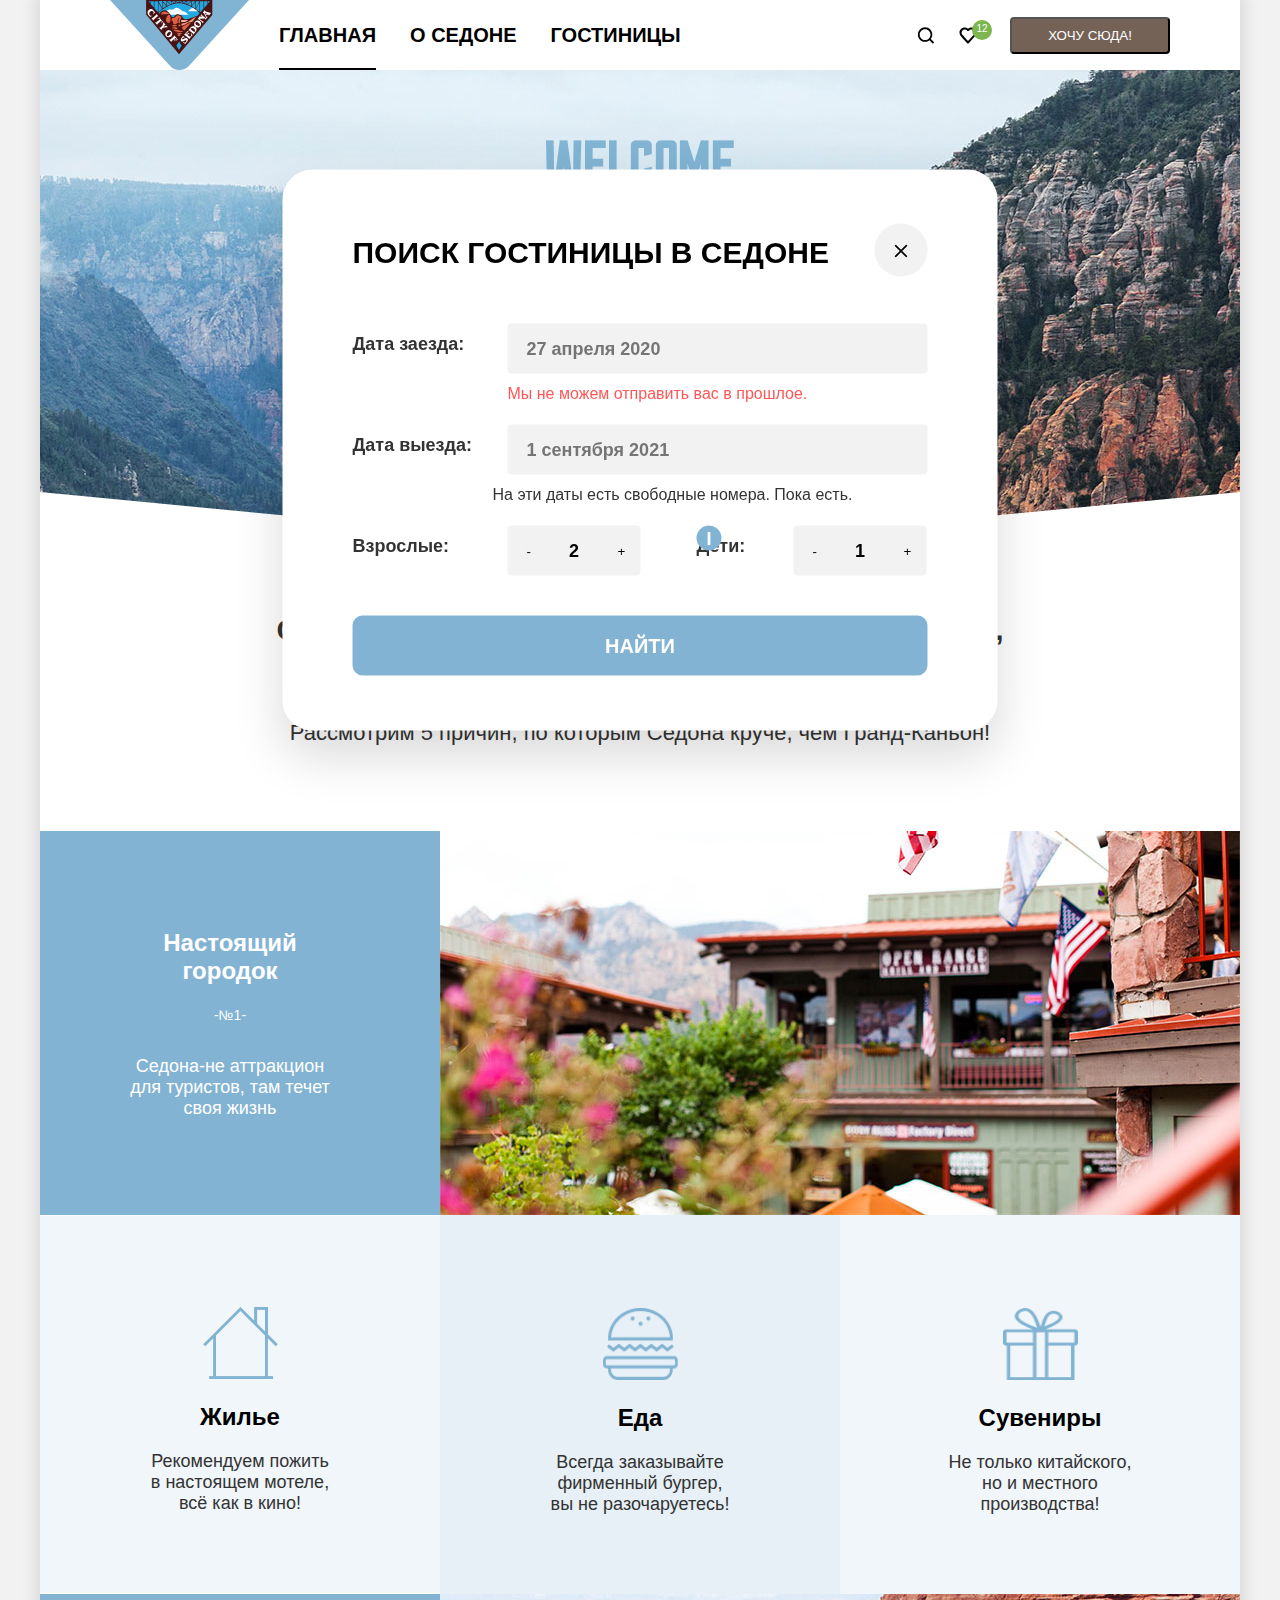
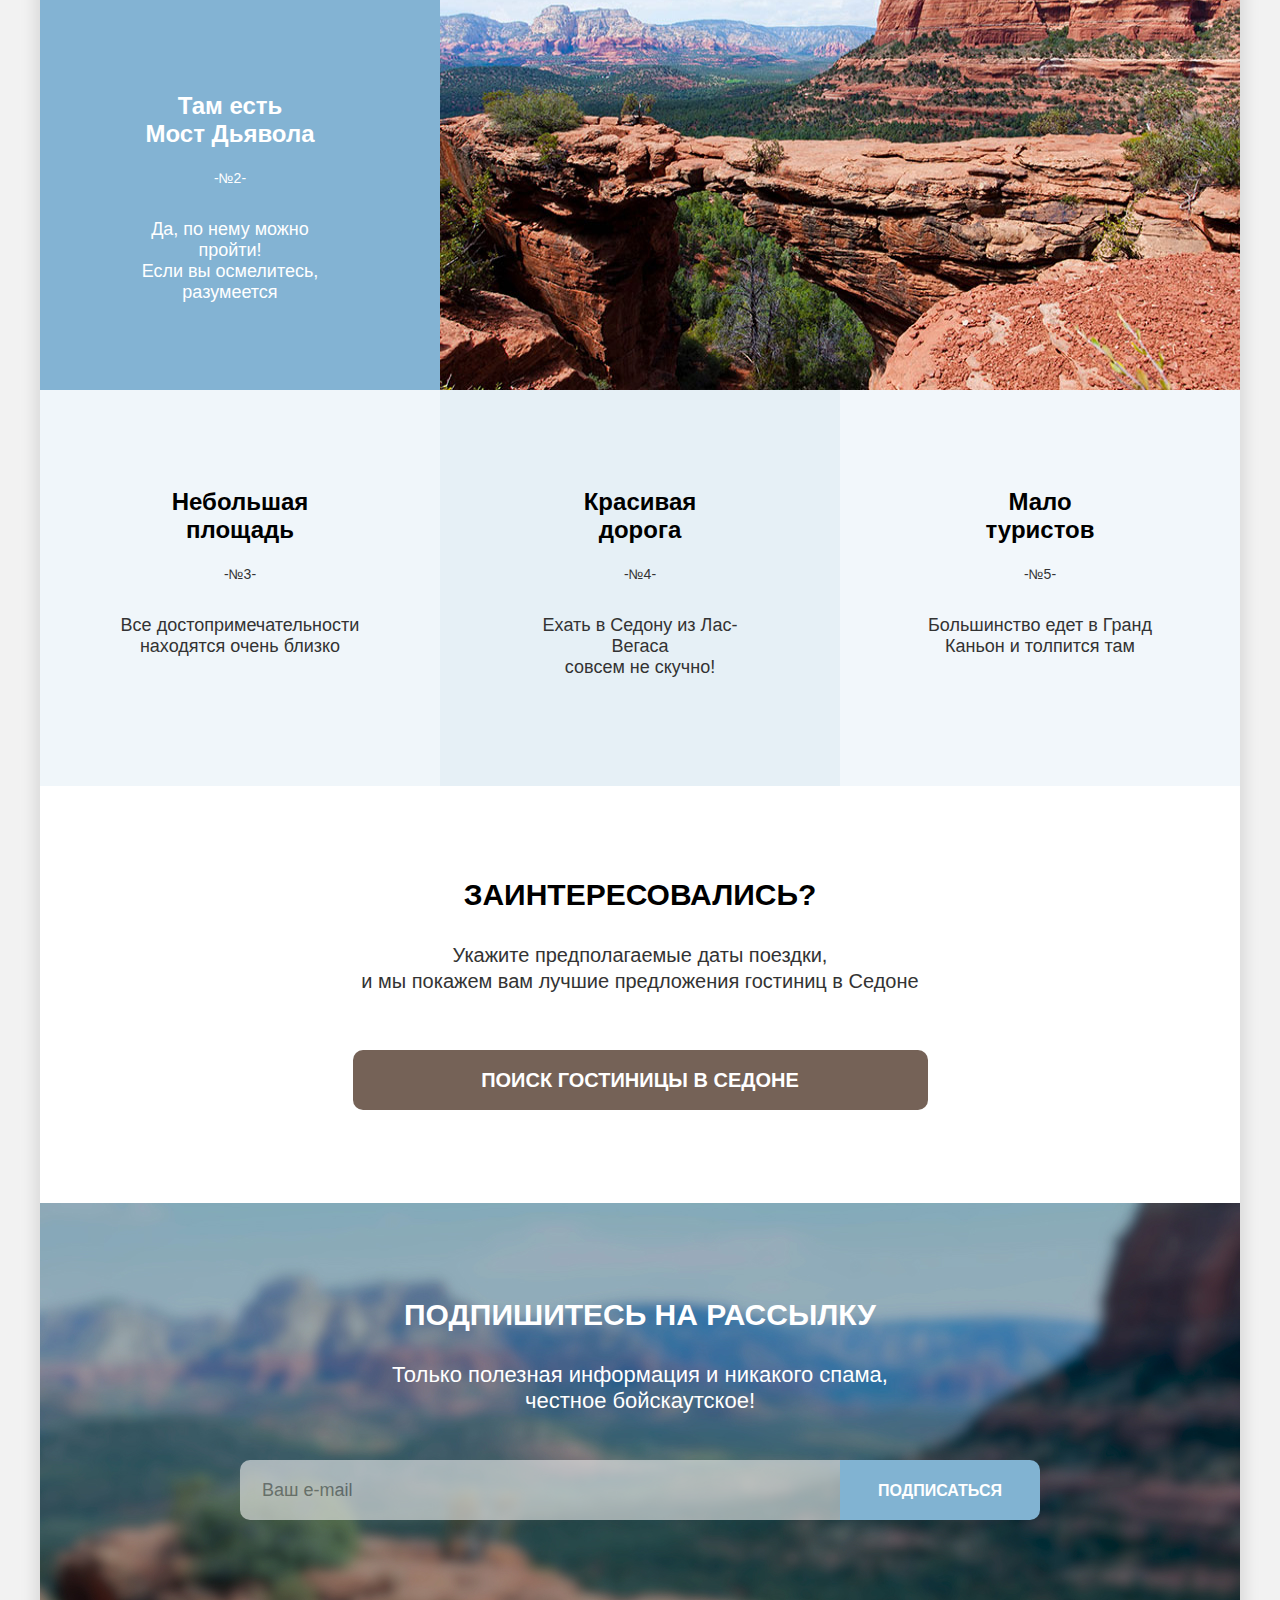
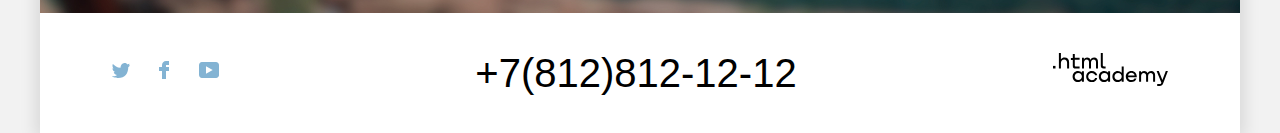
==== commit 4a4ac5bd: "Merge pull request #9 from Rli91/master" ====
--- a/index.html
+++ b/index.html
@@ -152,41 +152,48 @@
         <h3 class="modal-window-header">Поиск гостиницы в Седоне</h3>
         <a href="#" class="modal-close">
           <svg width="13" height="13" viewBox="0 0 13 13" fill="none" xmlns="http://www.w3.org/2000/svg">
-            <path d="M13 1.2L11.8 0L6.5 5.3L1.2 0L0 1.2L5.3 6.5L0 11.8L1.2 13L6.5 7.7L11.8 13L13 11.8L7.7 6.5L13 1.2Z" fill="black"/>
+            <path d="M13 1.2L11.8 0L6.5 5.3L1.2 0L0 1.2L5.3 6.5L0 11.8L1.2 13L6.5 7.7L11.8 13L13 11.8L7.7 6.5L13 1.2Z"/>
           </svg>
         </a>
 
         <div class="dates-arrival">
           <label for="dates" class="modal-text">Дата заезда:</label>
-          <input type="date" class="tour-dates" name="checkin" id="date" placeholder="27 апреля 2020">
-        </div>
+          <input type="text" class="tour-dates" name="checkin" id="date" placeholder="27 апреля 2020">
+        </div>
+        <p class="dates-text">Мы не можем отправить вас в прошлое.</p>
 
         <div class="dates-leaving">
           <label for="dates-out" class="modal-text">Дата выезда:</label>
-          <input type="date" class="tour-dates" name="checkout" id="date" placeholder="1 сентября 2021">
-        </div>
+          <input type="text" class="tour-dates" name="checkout" id="date" placeholder="1 сентября 2021">
+        </div>
+        <p class="leaving-text">На эти даты есть свободные номера. Пока есть.</p>
 
         <div class="quantity">
           <div class="grown-ups-number">
             <label for="grown-ups" class="modal-text">Взрослые:</label>
+            <div class="recount">
             <button class="minus" type="button">-</button>
             <input type="number-people" class="number-people" name="grown-ups" min="1" id="grown-ups" value="2">
             <button class="plus" type="button">+</button>
           </div>
+          </div>
 
           <div class="kids-number">
             <label for="kids" class="modal-text">Дети:</label>
+            <div class="modal-info">
+            <span class="info">i</span>
+            <p class="info-text">Укажите количество детей,<br> которые будут с вами, возраст<br> которых от 6 до 18 лет. Дети<br> до 6 лет размещаются<br> бесплатно.</p>
+          </div>
+            <div class="recount">
             <button class="minus" type="button">-</button>
             <input type="number-people" class="number-people" name="child" id="kids" value="1">
             <button class="plus" type="button">+</button>
           </div>
-        </div>
-
-
-        <input class="search-btn btn" type="submit" id="search-button" name="search-btn" value="Найти">
-
-        <span class="info">i</span>
-        <p class="info-text">Укажите количество детей,<br> которые будут с вами, возраст<br> которых от 6 до 18 лет. Дети<br> до 6 лет размещаются<br> бесплатно.</p>
+          </div>
+        </div>
+
+
+        <input class="search-btn btn" type="submit" id="search-button" name="search-btn" class="search-btn-text" value="Найти">
 
       </form>
     </div>
@@ -196,13 +203,25 @@
   <footer class="footer">
     <ul class="social-list">
       <li class="social-list-item">
-        <a href="https://twitter.com/htmlacademy_ru"><img src="images/twitter.svg" width="18" height="15" alt="Twitter"></a>
+        <a href="https://twitter.com/htmlacademy_ru">
+          <svg width="18" height="15" viewBox="0 0 18 15" fill="none" xmlns="http://www.w3.org/2000/svg">
+          <path d="M11.6 0.200056C13.4 -0.299944 14.8 0.500056 15.4 1.40006C16.1 1.20006 16.8 0.900056 17.5 0.700056C17.5 1.60006 16.9 2.20006 16.6 2.50006C17.3 2.60006 18 1.90006 18 1.90006C17.8 2.90006 16.9 3.70006 16.3 3.90006C16.1 10.7001 13 15.1001 5.7 15.0001C5.1 15.0001 5.8 15.0001 5.2 15.0001C4.8 15.0001 0.8 14.5001 0 13.1001C2.4 13.3001 4.1 12.7001 5 11.9001C4 11.6001 2.1 11.5001 1.8 9.00006C2.2 9.10006 2.4 9.20006 3.1 9.10006C1.8 8.30006 0.4 7.50006 0.5 5.30006C0.8 5.60006 1.6 5.80006 1.9 5.80006C1.1 5.60006 -0.2 2.50006 0.9 0.900056C2.8 2.80006 4.9 4.50006 8.5 4.70006C8.7 2.30006 9.7 0.800056 11.6 0.200056Z" fill="#83B3D3"/>
+          </svg>
+        </a>
       </li>
       <li class="social-list-item">
-        <a href="https://www.facebook.com/htmlacademy" class="facebook"><img src="images/facebook.svg" width="10" height="18" alt="Facebook"></a>
+        <a href="https://www.facebook.com/htmlacademy" class="facebook">
+          <svg width="10" height="18" viewBox="0 0 10 18" fill="none" xmlns="http://www.w3.org/2000/svg">
+          <path d="M7 0C4.8 0 3 1.8 3 4V6H0V10H3V18H7V10H10V6H7V4H10V0H7Z" fill="#83B3D3"/>
+          </svg>
+        </a>
       </li>
       <li class="social-list-item">
-        <a href="https://www.youtube.com/c/HTMLAcademyRUS"><img src="images/youtube.svg" width="20,1" height="16" alt="Youtube"></a>
+        <a href="https://www.youtube.com/c/HTMLAcademyRUS">
+          <svg width="20" height="16" viewBox="0 0 20 16" fill="none" xmlns="http://www.w3.org/2000/svg">
+          <path d="M17 0H2.9C1.2 0 0 1.5 0 3.2V12.7C0 14.5 1.2 16 2.9 16H17.2C18.7 16 20.1 14.5 20.1 12.8V3.2C19.9 1.5 18.7 0 17 0ZM7 11.8V4.2L13.7 8L7 11.8Z" fill="#83B3D3"/>
+          </svg>
+        </a>
       </li>
     </ul>
     <a href="tel:+7(812)812-12-12" class="tel">+7(812)812-12-12</a>
--- a/styles/styles.css
+++ b/styles/styles.css
@@ -55,7 +55,6 @@
 }
 
 /*Шапка*/
-
 .reasons {
   font-size: 22px;
   line-height: 36px;
@@ -70,34 +69,12 @@
 }
 
 /*Навигация*/
-
-.navigation a {
-  text-decoration: none;
-  color: #000;
-  display: flex;
-  align-items: center;
-}
-
-.navigation .main {
-  position: relative;
-}
-
-.main::after {
-  content: '';
-  width: 100%;
-  height: 2px;
-  background-color: #000;
-  display: block;
-  position: absolute;
-  left: 0;
-  bottom: 0;
-}
-
-.navigation li {
-  font-size: 20px;
-  line-height: 26px;
-  font-weight: 700;
-  display: flex;
+.navigation {
+  width: 1060px;
+  height: 70px;
+  display: flex;
+  margin-left: auto;
+  margin-right: auto;
 }
 
 .navigation-list {
@@ -113,6 +90,47 @@
   list-style-type: none;
 }
 
+.navigation li {
+  font-size: 20px;
+  line-height: 26px;
+  font-weight: 700;
+  display: flex;
+}
+
+.navigation a {
+  text-decoration: none;
+  color: #000000;
+  display: flex;
+  align-items: center;
+}
+
+.navigation-list .main:hover {
+  color: #756257;
+}
+
+.navigation-list .main:active {
+  color: rgba(117, 98, 87, 0.3);
+}
+
+.navigation .main {
+  position: relative;
+}
+
+.main::after {
+  content: '';
+  width: 100%;
+  height: 2px;
+  background-color: #000000;
+  display: block;
+  position: absolute;
+  left: 0;
+  bottom: 0;
+}
+
+.main::after:active {
+  border: 2px solid #756257;
+}
+
 .sedona {
   padding-left: 34px;
   padding-right: 34px;
@@ -130,6 +148,19 @@
   display: inline-block;
   width: 18px;
   height: 18px;
+}
+
+.navigation-link-search:hover svg {
+  fill: #756257;
+}
+
+.navigation-link-search svg {
+  fill: #000000;
+}
+
+.navigation-link-search:active {
+  color: #756257;
+  opacity: 0.3;
 }
 
 .navigation-link-favorite {
@@ -141,6 +172,19 @@
   margin-left: 24px;
 }
 
+.navigation-link-favorite:hover svg {
+  fill: #756257;
+}
+
+.navigation-link-favorite svg {
+  fill: #000000;
+}
+
+.navigation-link-favorite:active {
+  color: #756257;
+  opacity: 0.3;
+}
+
 .favorite-number {
   position: absolute;
   top: -22px;
@@ -159,15 +203,7 @@
   margin-bottom: 30px;
 }
 
-
-.navigation {
-  width: 1060px;
-  height: 70px;
-  display: flex;
-  margin-left: auto;
-  margin-right: auto;
-}
-
+/*Фон обложка*/
 .style {
   background-image: url("../images/index-background.jpg");
   background-repeat: no-repeat;
@@ -193,7 +229,6 @@
   margin: 0;
 }
 
-
 .button {
   width: 160px;
   height: 37px;
@@ -203,8 +238,23 @@
   border-radius: 4px;
 }
 
+.button:hover {
+  background: #615048;
+}
+
+.button:focus {
+  background: #615048;
+  border: 3px solid #83B3D3;
+}
+
+.button:active {
+  background: #615048;
+  border-radius: 4px;
+  color: rgba(255, 255, 255, 0.3);
+}
+
+
 /*Заголовок*/
-
 .promo {
   width: 1200px;
   background-color: #ffffff;
@@ -213,7 +263,6 @@
   text-align: center;
 }
 
-
 .promo .title {
   font-weight: bold;
   font-size: 30px;
@@ -231,7 +280,6 @@
 }
 
 /*Преимущества*/
-
 .description-container {
   display: flex;
   flex-direction: row;
@@ -289,7 +337,6 @@
 }
 
 /*Иконки*/
-
 .city-features {
   display: flex;
   flex-direction: row;
@@ -396,7 +443,6 @@
 
 
 /*Достопримечательности*/
-
 .trip-features {
   display: flex;
 }
@@ -480,13 +526,31 @@
   font-weight: 700;
   font-size: 20px;
   line-height: 36px;
+  margin-top: 56px;
   padding: 0;
   margin: 0;
   border: 0;
 }
 
+.hotel-search:hover {
+  background: #615048;
+}
+
+.hotel-search:focus {
+  background: #615048;
+  border: 3px solid #83B3D3;
+  box-sizing: border-box;
+  border-radius: 10px;
+}
+
+.hotel-search:active {
+  background: #615048;
+  border-radius: 10px;
+  color: #FFFFFF;
+  opacity: 0.3;
+}
+
 /*Рассылка*/
-
 .email {
   width: 1200px;
   background-image: url("../images/background.jpg");
@@ -540,6 +604,19 @@
   border-radius: 10px 0px 0px 10px;
 }
 
+.type-form:hover {
+  background: #E6E6E6;
+}
+
+.type-form:focus {
+  border: 3px solid #83B3D3;
+}
+
+.type-form:default {
+  border: 2px solid #FF5757;
+  box-sizing: border-box;
+}
+
 .submit {
   width: 200px;
   height: 60px;
@@ -558,6 +635,21 @@
   border-radius: 0px 10px 10px 0px;
 }
 
+.submit:hover {
+  background: #68A2CA;
+}
+
+.submit:focus {
+  background: #68A2CA;
+  border: 3px solid #756257;
+}
+
+.submit:active {
+  background: #68A2CA;
+  color: #FFFFFF;
+  opacity: 0.3;
+  border: 0;
+}
 
 /*Подвал*/
 .footer {
@@ -586,6 +678,21 @@
   align-items: center;
 }
 
+.social-list-item:hover svg {
+  fill: #68A2CA;
+}
+
+.social-list-item:focus svg {
+  border: 3px solid;
+  fill: #83B3D3;
+  box-sizing: border-box;
+  border-radius: 10px;
+}
+
+.social-list-item:active svg {
+  opacity: 0.3;
+}
+
 .facebook {
   padding-left: 29px;
   padding-right: 30px;
@@ -600,6 +707,22 @@
   text-align: center;
 }
 
+.tel:hover {
+  color: #756257;
+}
+
+.tel:focus {
+  border: 3px solid #83B3D3;
+  box-sizing: border-box;
+  border-radius: 10px;
+}
+
+.tel:active {
+  color: #756257;
+  opacity: 0.3;
+  border: 0;
+}
+
 .html-logo {
   width: 115px;
   height: 33px;
@@ -607,7 +730,24 @@
   align-items: center;
 }
 
-/*Каталог*/
+.html-logo svg {
+  fill: #000000;
+}
+
+.html-logo:hover svg {
+  fill:#756257;
+}
+
+.html-logo:focus {
+  border: 3px solid #83B3D3;
+  box-sizing: border-box;
+  border-radius: 10px;
+}
+
+.html-logo:active svg {
+  opacity: 0.3;
+}
+
 
 /*Каталог шапка*/
 .container-catalog {
@@ -615,7 +755,6 @@
 }
 
 /*Фильтры*/
-
 .catalog-filters {
   width: 1200px;
   background-image: url("../images/cover.jpg");
@@ -657,6 +796,7 @@
   width: 73px;
   text-transform: none;
   font-weight: 400;
+  text-decoration: none;
 }
 
 .hotel-name {
@@ -669,66 +809,113 @@
   text-transform: none;
 }
 
-.filter-structure {
-  display: flex;
-  flex-direction: column;
-  border: none;
-  margin-left: 0;
-  margin-right: 0;
-  padding-left: 0;
+/* Title */
+.catalog-filter-title {
+  font-weight: 700;
+  font-size: 20px;
+  line-height: 26px;
+  color: #FFFFFF;
+  text-transform: none;
+  padding-bottom: 30px;
+}
+
+/* Label */
+.structure {
   font-weight: 400;
   font-size: 18px;
   line-height: 23px;
-  text-transform: none;
-  float: left;
-}
-
-.infostructure {
-  font-weight: 700;
-  font-size: 20px;
-  line-height: 26px;
-  text-transform: none;
-  padding-bottom: 30px;
-}
-
-.radio-button {
+  color: #FFFFFF;
+  text-transform: none;
+  position: relative;
+  display: block;
+  padding-left: 36px;
+}
+
+.structure-mark {
+  position: absolute;
+  top: 2px;
+  left: 0;
   width: 20px;
   height: 20px;
-}
-
-.structure-text {
+  background: #ffffff;
+  border-radius: 4px;
+}
+
+.structure-mark-checked {
+  position: absolute;
+  top: 2px;
+  left: 0;
+  width: 20px;
+  height: 20px;
+  background: #ffffff;
+  border-radius: 4px;
+  background-image: url("../images/check-mark.png");
+  background-repeat: no-repeat;
+  color: #3F5E72;
+  background-position: center;
+}
+
+.structure:hover .structure-mark {
+  background: rgba(255, 255, 255, 0.6);
+}
+
+.structure-input:focus + .structure-mark {
+  background: rgba(255, 255, 255, 0.6);
+  border: 3px solid #83B3D3;
+}
+
+.structure-input:active + .structure-mark {
+  background: rgba(255, 255, 255, 0.3);
+}
+
+/* Radio */
+.structure-input[type="radio"] + .structure-mark {
+  border-radius: 50%;
+}
+
+.structure-input[type="radio"]:checked + .structure-mark::before {
+  position: absolute;
+  top: 5px;
+  left: 5px;
+  width: 10px;
+  height: 10px;
+  background: #3F5E72;
+  border-radius: 50%;
+  content: "";
+}
+
+.catalog-filter-group {
+  display: flex;
+  border: none;
+  padding: 0;
+  margin: 0;
+  margin-right: 67px;
+  text-align: left;
+}
+
+.catalog-filter-list {
   display: flex;
   flex-direction: column;
-}
-
-.filter-house {
-  display: flex;
-  flex-direction: column;
-  padding-left: 67px;
-  border: none;
-  margin-left: 0;
-  margin-right: 0;
-  padding-left: 67px;
-  font-weight: 400;
-  font-size: 18px;
-  line-height: 23px;
-  text-transform: none;
-  float: left;
-}
-
-.house-type {
-  font-weight: 700;
-  font-size: 20px;
-  line-height: 26px;
-  text-transform: none;
-  padding-bottom: 30px;
-}
-
+  list-style-type: none;
+  text-align: left;
+  padding: 0;
+  width: 150px;
+  margin: 0;
+  padding-bottom: 84px;
+}
+
+.catalog-filter-item {
+  padding-bottom: 13px;
+}
+
+.catalog-filter-item:last-of-type {
+  padding-bottom: 0;
+}
 
 
 .filter-price {
   display: flex;
-  padding-left: 160px;
+  padding-left: 93px;
   border: none;
   align-items: flex-start;
   margin: 0;
@@ -827,7 +1014,6 @@
   display: flex;
   flex-direction: row;
   padding-top: 45px;
-  padding-bottom: 87px;
   border: none;
   margin: 0;
 }
@@ -1195,148 +1381,10 @@
   margin: 0;
 }
 
-/*hover*/
-
-.navigation-list .main:hover {
-  color: #756257;
-}
-
-.navigation-link-search svg:hover {
-  fill: #756257;
-}
-
-.navigation-link-search svg {
-  fill: #000000;
-}
-
-.navigation-link-favorite svg:hover {
-  fill: #756257;
-}
-
-.navigation-link-favorite svg {
-  fill: #000000;
-}
-
-.button:hover {
-  background: #615048;
-}
-
-.hotel-search:hover {
-  background: #615048;
-}
-
-.submit:hover {
-  background: #68A2CA;
-}
-
-.type-form:hover {
-  background: #E6E6E6;
-}
-
-.tel:hover {
-  color: #756257;
-}
-
-.html-logo svg {
-  fill: #000000;
-}
-
-.html-logo svg:hover {
-  fill:#756257;
-}
-
-/*Фокус*/
-
-.button:focus {
-  background: #615048;
-  border: 3px solid #83B3D3;
-}
-
-.hotel-search:focus {
-  background: #615048;
-  border: 3px solid #83B3D3;
-  box-sizing: border-box;
-  border-radius: 10px;
-}
-
-.type-form:focus {
-  border: 3px solid #83B3D3;
-}
-
-.submit:focus {
-  background: #68A2CA;
-  border: 3px solid #756257;
-}
-
-.tel:focus {
-  border: 3px solid #83B3D3;
-  box-sizing: border-box;
-  border-radius: 10px;
-}
-
-.html-logo:focus {
-  border: 3px solid #83B3D3;
-  box-sizing: border-box;
-  border-radius: 10px;
-
-}
-
-/*Ошибка*/
-.type-form:default {
-  border: 2px solid #FF5757;
-  box-sizing: border-box;
-}
-
-/*Нажатие*/
-
-.navigation-list .main:active {
-  color: rgba(117, 98, 87, 0.3);
-}
-
-.navigation-link-search:active {
-  color: #756257;
-  opacity: 0.3;
-}
-
-.navigation-link-favorite:active {
-  color: #756257;
-  opacity: 0.3;
-}
-
-.button:active {
-  background: #615048;
-  border-radius: 4px;
-  color: rgba(255, 255, 255, 0.3);
-}
-
-.hotel-search:active {
-  background: #615048;
-  border-radius: 10px;
-  color: #FFFFFF;
-  opacity: 0.3;
-}
-
-.submit:active {
-  background: #68A2CA;
-  color: #FFFFFF;
-  opacity: 0.3;
-  border: 0;
-}
-
-.tel:active {
-  color: #756257;
-  opacity: 0.3;
-  border: 0;
-}
-
-.html-logo svg:active {
-  opacity: 0.3;
-}
-
-
 /*Модальное окно*/
 
 .modal-window {
+  display: none;
   position: fixed;
   width:715px;
   height: 561px;
@@ -1393,9 +1441,27 @@
   text-transform: uppercase;
   padding: 0;
   border: 0;
-  padding-left: 260px;
+  justify-content: center;
   margin-top: 40px;
   margin-bottom: 70px;
+}
+
+.search-btn:hover {
+  background: #68A2CA;
+}
+
+.search-btn-focus {
+  background: #68A2CA;
+  border: 3px solid #756257;
+}
+
+.search-btn:active {
+  background: #68A2CA;
+}
+
+.search-btn-text {
+  color: #ffffff;
+  opacity: 0.3;
 }
 
 .number-people {
@@ -1411,12 +1477,28 @@
   text-align: center;
 }
 
+.recount {
+  height: 50px;
+  position: relative;
+  display: flex;
+}
+
 .minus {
+  position: absolute;
+  width: 1px;
+  left: 19px;
+  top: 18px;
   border: none;
+  padding: 0;
 }
 
 .plus {
+  position: absolute;
+  width: 1px;
+  top: 18px;
+  left: 110px;
   border: none;
+  padding: 0;
 }
 
 
@@ -1432,6 +1514,18 @@
   float: right;
 }
 
+.dates-text {
+  color: #FF5757;
+  font-weight: 400;
+  font-size: 16px;
+  line-height: 40px;
+  text-align: left;
+  padding-left: 155px;
+  padding-top: 0;
+  margin: 0;
+  text-transform: none;
+}
+
 .kids-number {
   display: flex;
   height: 50px;
@@ -1447,7 +1541,6 @@
   justify-content: space-between;
   width: 575px;
   height: 50px;
-  margin-bottom: 40px;
 }
 
 .dates-leaving {
@@ -1455,7 +1548,18 @@
   justify-content: space-between;
   width: 575px;
   height: 50px;
-  margin-bottom: 40px;
+  margin-top: 11px;
+}
+
+.leaving-text {
+  font-weight: 400;
+  font-size: 16px;
+  line-height: 40px;
+  color: #333333;
+  text-transform: none;
+  padding-left: 65px;
+  padding-bottom: 11px;
+  margin: 0;
 }
 
 .tour-dates {
@@ -1469,6 +1573,28 @@
   line-height: 40px;
   display: flex;
   align-items: center;
+}
+
+.tour-dates:hover {
+  background: #E6E6E6;
+  border-radius: 4px;
+  color: #000000;
+  opacity: 0.6;
+}
+
+.tour-dates:focus {
+  background: #E6E6E6;
+  border: 3px solid #83B3D3;
+  border-radius: 4px;
+  color: #000000;
+  opacity: 0.6;
+}
+
+.tour-dates:active {
+  background: #FFFFFF;
+  border: 2px solid #000000;
+  box-sizing: border-box;
+  border-radius: 4px;
 }
 
 .modal-close {
@@ -1488,6 +1614,34 @@
   padding-top: 8px;
 }
 
+.modal-close svg {
+  fill: #000000;
+}
+
+.modal-close:hover svg {
+  fill: #E6E6E6;
+}
+
+.modal-close:focus {
+  background: #E6E6E6;
+  border: 3px solid #83B3D3;
+}
+
+.modal-close:active {
+  background: #E6E6E6;
+}
+
+.info {
+  width: 25px;
+  height: 25px;
+  background: #83B3D3;
+  color: #ffffff;
+  display: flex;
+  align-items: center;
+  justify-content: center;
+  border-radius: 50%;
+}
+
 
 .info-text {
   display: none;
@@ -1510,3 +1664,8 @@
 .info:hover + .info-text {
   display: block;
 }
+
+.modal-info {
+  position: absolute;
+  align-items: center;
+}
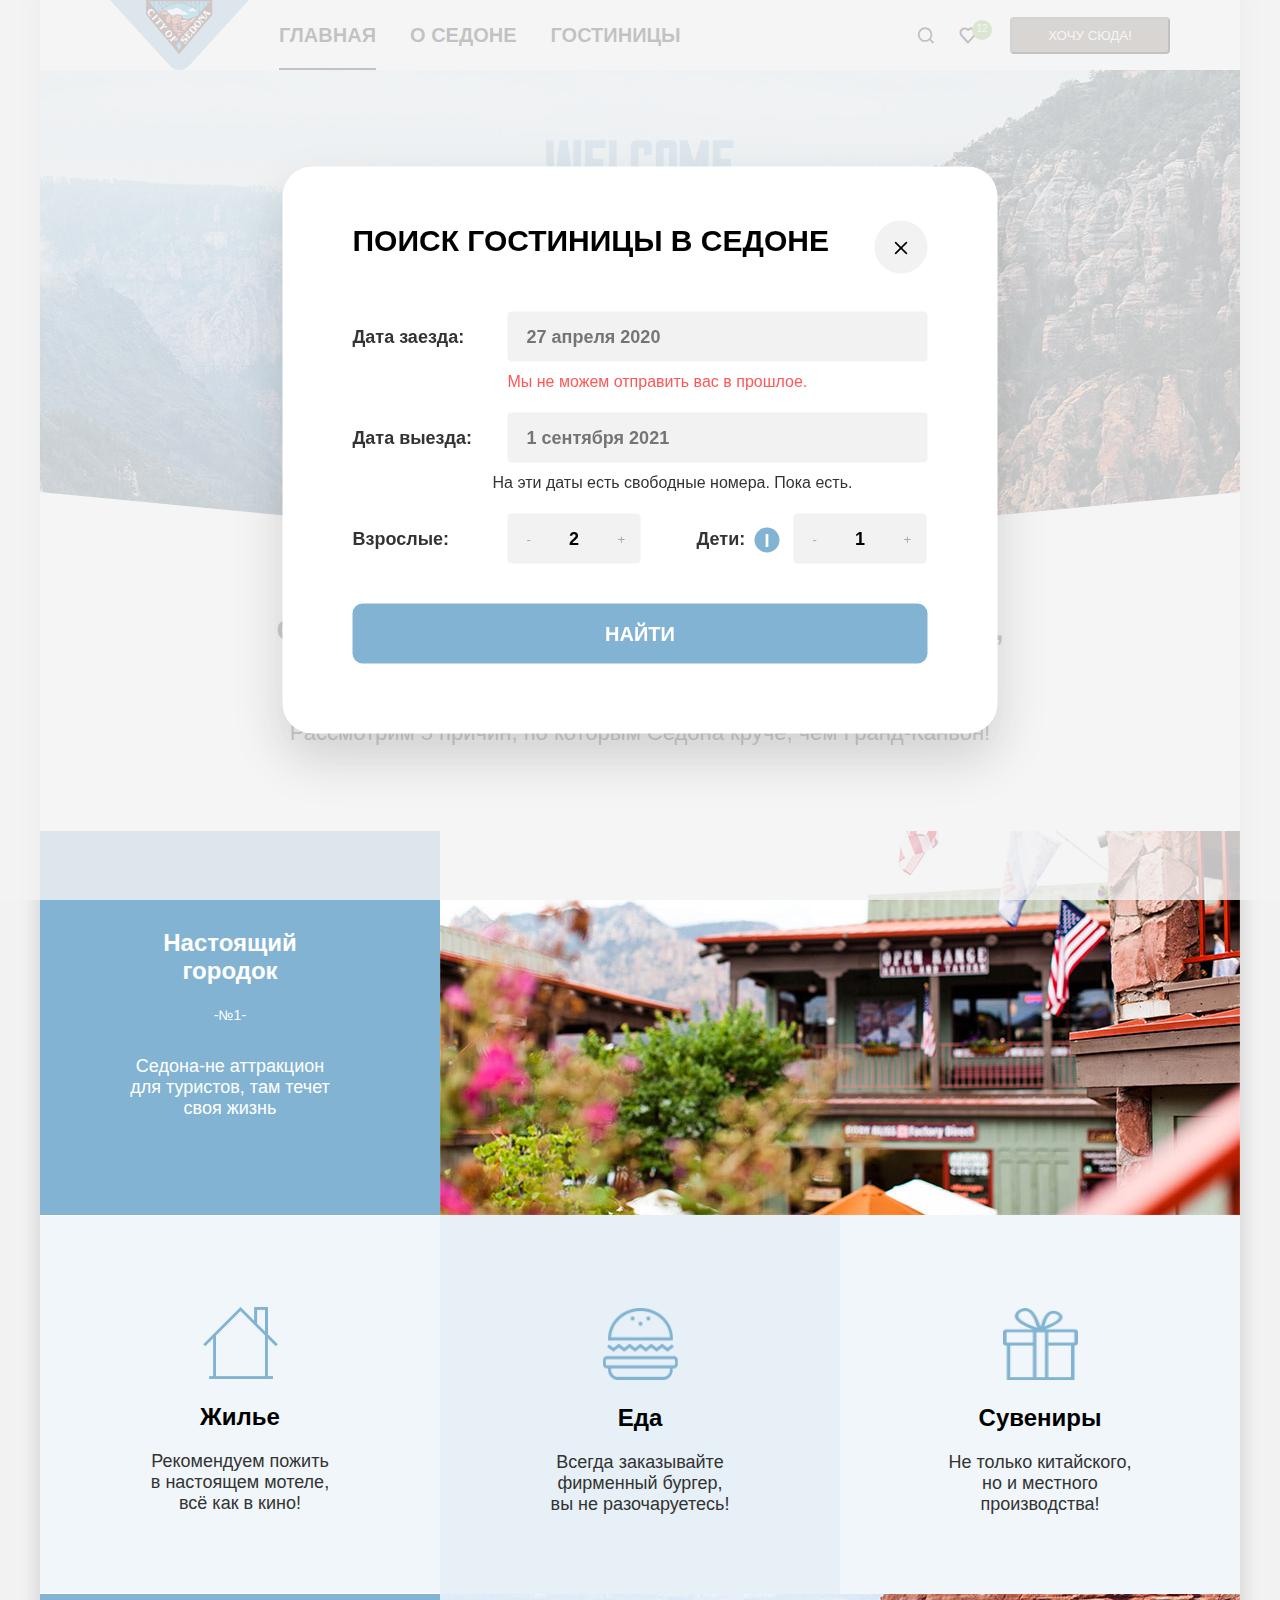
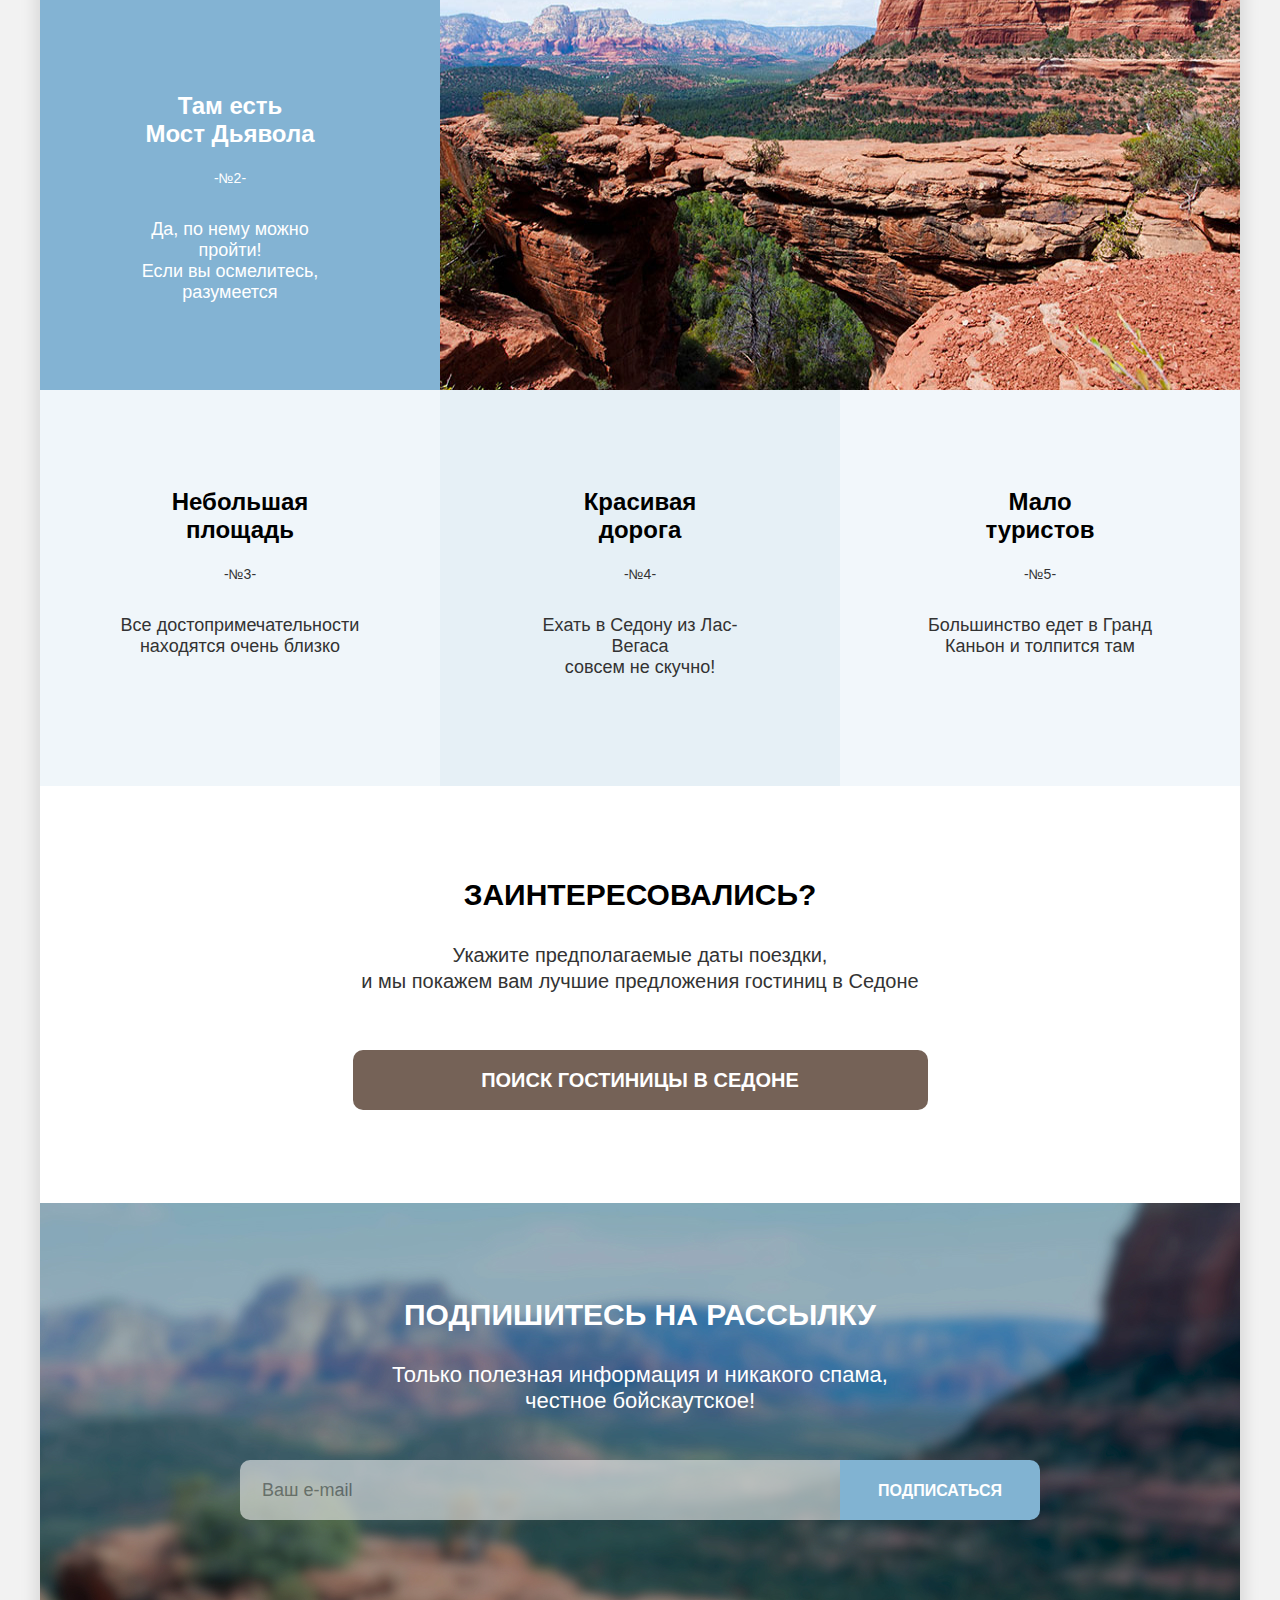
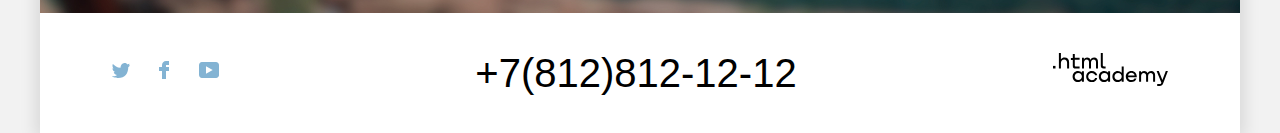
==== commit 5b71cc50: "Шлифовка" ====
--- a/index.html
+++ b/index.html
@@ -131,7 +131,7 @@
         <p class="tourDates">Укажите предполагаемые даты поездки,<br>и мы покажем вам лучшие предложения гостиниц в Седоне</p>
         <div class="search-hotels">
           <div class="search-hotels-title">
-            <button type="button" class="hotel-search">Поиск гостиницы в Седоне</button>
+            <button type="button" class="hotel-search"><span class="sedona-hotel-search-text">Поиск гостиницы в Седоне</span></button>
           </div>
         </div>
       </div>
@@ -143,10 +143,10 @@
       <form id="send-email" class="send-email" action="https://echo.htmlacademy.ru/" method="post">
         <label for="form-send-email" class="visually-hidden">Ваш e-mail</label>
         <input type="text" name="form-send-email" id="form-send-email" placeholder="Ваш e-mail" class="type-form">
-        <button class="submit" type="button">Подписаться</button>
+        <button class="submit" type="button"><span class="submit-text">Подписаться</span></button>
       </form>
     </div>
-
+<div class="modal-background">
     <div class="modal-window">
       <form action="#" method="post">
         <h3 class="modal-window-header">Поиск гостиницы в Седоне</h3>
@@ -182,7 +182,7 @@
             <label for="kids" class="modal-text">Дети:</label>
             <div class="modal-info">
             <span class="info">i</span>
-            <p class="info-text">Укажите количество детей,<br> которые будут с вами, возраст<br> которых от 6 до 18 лет. Дети<br> до 6 лет размещаются<br> бесплатно.</p>
+            <p class="info-text"><span class="triangle"></span>Укажите количество детей,<br> которые будут с вами, возраст<br> которых от 6 до 18 лет. Дети<br> до 6 лет размещаются<br> бесплатно.</p>
           </div>
             <div class="recount">
             <button class="minus" type="button">-</button>
@@ -197,6 +197,7 @@
 
       </form>
     </div>
+   </div>
   </main>
 
 
--- a/styles/styles.css
+++ b/styles/styles.css
@@ -127,8 +127,8 @@
   bottom: 0;
 }
 
-.main::after:active {
-  border: 2px solid #756257;
+.main:active::after {
+  background-color: #756257;
 }
 
 .sedona {
@@ -326,6 +326,7 @@
 }
 
 .subtitle {
+  width: 100%;
   font-weight: bold;
   font-size: 24px;
   line-height: 28px;
@@ -545,8 +546,9 @@
 
 .hotel-search:active {
   background: #615048;
-  border-radius: 10px;
-  color: #FFFFFF;
+}
+
+.sedona-hotel-search-text:active {
   opacity: 0.3;
 }
 
@@ -646,9 +648,12 @@
 
 .submit:active {
   background: #68A2CA;
+  border: 0;
+}
+
+.submit-text:active {
   color: #FFFFFF;
   opacity: 0.3;
-  border: 0;
 }
 
 /*Подвал*/
@@ -772,6 +777,23 @@
   padding-top: 5px;
   margin: 0;
   list-style-type: none;
+}
+
+.links:hover {
+  color: #ffffff;
+  opacity: 0.6;
+}
+
+.links:focus {
+  border: 3px solid #83B3D3;
+  box-sizing: border-box;
+  border-radius: 4px;
+  opacity: 1;
+  color: #ffffff;
+}
+
+.links:active {
+  opacity: 0.3;
 }
 
 .links-item:not(:last-of-type) {
@@ -855,13 +877,26 @@
   background-position: center;
 }
 
+.structure-input:hover + .structure-mark-checked {
+  background-color: rgba(255, 255, 255, 0.6);
+}
+
+.structure-input:focus + .structure-mark-checked {
+  background-color: rgba(255, 255, 255, 0.6);
+  border: 3px solid #83B3D3;
+}
+
+.structure-input:active + .structure-mark-checked {
+  background-color: rgba(255, 255, 255, 0.3);
+}
+
 .structure:hover .structure-mark {
-  background: rgba(255, 255, 255, 0.6);
+  opacity: 0.6;
 }
 
 .structure-input:focus + .structure-mark {
   background: rgba(255, 255, 255, 0.6);
-  border: 3px solid #83B3D3;
+  outline: 3px solid #83B3D3;
 }
 
 .structure-input:active + .structure-mark {
@@ -893,25 +928,27 @@
   text-align: left;
 }
 
-.catalog-filter-list {
-  display: flex;
-  flex-direction: column;
+.list {
+  display: flex;
   list-style-type: none;
   text-align: left;
   padding: 0;
-  width: 150px;
-  margin: 0;
-  padding-bottom: 84px;
+  margin: 0;
+}
+
+.catalog-filter-list {
+  padding-left: 0;
+  margin-top: 0;
 }
 
 .catalog-filter-item {
   padding-bottom: 13px;
+  list-style-type: none;
 }
 
 .catalog-filter-item:last-of-type {
   padding-bottom: 0;
 }
-
 
 .filter-price {
   display: flex;
@@ -920,7 +957,7 @@
   align-items: flex-start;
   margin: 0;
   padding-top: 0;
-  padding-right: 0;
+  padding-right: 81px;
   padding-bottom: 0;
 }
 
@@ -935,12 +972,18 @@
   padding-bottom: 34px;
 }
 
+.range-input::-webkit-outer-spin-button,
+.range-input::-webkit-inner-spin-button {
+    -webkit-appearance: none;
+}
+
 .range {
   margin: 0;
   padding: 0;
 }
 
 .catalog-filter-label {
+  position: relative;
   display: flex;
   height: 48px;
   font-weight: 400;
@@ -960,6 +1003,24 @@
   padding-left: 19px;
 }
 
+.range-input:hover {
+  opacity: 0.6;
+  border: 2px solid #FFFFFF;
+  box-sizing: border-box;
+}
+
+.range-input:focus {
+  border: 2px solid #FFFFFF;
+  box-sizing: border-box;
+  box-shadow: 0px 0px 0px 3px #81B3D2;
+}
+
+.range-input:active {
+  background: #756257;
+  border: 2px solid #FFFFFF;
+  box-sizing: border-box;
+}
+
 .catalog-filter-label:first-of-type input {
   border-radius: 4px 0 0 4px;
 }
@@ -973,6 +1034,17 @@
   width: 287px;
   height: 48px;
   display: flex;
+}
+
+.price-class {
+  position: absolute;
+  font-weight: 400;
+  font-size: 18px;
+  color: #FFFFFF;
+  opacity: 0.3;
+  text-transform: lowercase;
+  left: 112px;
+  top: 12px;
 }
 
 /* Range */
@@ -1000,6 +1072,23 @@
   cursor: pointer;
 }
 
+.range-toggle:hover {
+  background: #FFFFFF;
+  box-shadow: 0px 4px 10px rgba(0, 0, 0, 0.25);
+}
+
+.range-toggle:focus {
+  background: #FFFFFF;
+  border: 3px solid #83B3D3;
+  box-shadow: 0px 4px 10px rgba(0, 0, 0, 0.25);
+}
+
+.range-toggle-active {
+  background: #FFFFFF;
+  border: 2px solid #83B3D3;
+  box-shadow: 0px 7px 15px rgba(0, 0, 0, 0.4);
+}
+
 .toggle-min {
   top: -8px;
   left: 0px;
@@ -1014,15 +1103,19 @@
   display: flex;
   flex-direction: row;
   padding-top: 45px;
+  padding-bottom: 84px;
   border: none;
   margin: 0;
+}
+
+.catalog-buttons {
+  padding-left: 0;
 }
 
 .submit-button {
   width: 160px;
   height: 48px;
   margin-top: 60px;
-  margin-left: 81px;
   margin-right: auto;
   font-weight: bold;
   font-size: 16px;
@@ -1034,16 +1127,46 @@
   padding: 0;
 }
 
+.submit-button:hover {
+  background: #68A2CA;
+}
+
+.submit-button:focus {
+  background: #68A2CA;
+  border: 3px solid #FFFFFF;
+}
+
+.submit-button:active {
+  background: #68A2CA;
+}
+
+.submit-button-text:active {
+  color: #ffffff;
+  opacity: 0.3;
+}
+
 .reset-button {
-  width: 160px;
   color: #ffffff;
   font-size: 18px;
   line-height: 23px;
   background-color: inherit;
   padding-top: 20px;
-  padding-bottom: 83px;
-  padding-left: 81px;
+  padding-bottom: 20px;
+  padding-left: 0;
+  padding-right: 0;
   border: none;
+  text-align: center;
+}
+
+.reset-button:hover {
+  opacity: 0.6;
+}
+
+.reset-button:focus {
+  border: 3px solid #83B3D3;
+  width: 100px;
+  box-sizing: border-box;
+  border-radius: 4px;
 }
 
 /*Модули*/
@@ -1085,6 +1208,24 @@
   border-radius: 4px;
   margin-left: auto;
   margin-right: 73px;
+  padding-left: 19px;
+}
+
+.hotel-choice:hover {
+  border: 2px solid #83B3D3;
+  box-sizing: border-box;
+}
+
+.hotel-choice:focus {
+  border: 2px solid #83B3D3;
+  box-sizing: border-box;
+}
+
+.hotel-choice:active {
+  border: 2px solid #E6E6E6;
+  box-sizing: border-box;
+  color: #333333;
+  opacity: 0.3;
 }
 
 .modes {
@@ -1102,6 +1243,21 @@
   background-position: center;
 }
 
+.modes a:hover {
+  border: 2px solid #83B3D3;
+  box-sizing: border-box;
+}
+
+.modes a:focus {
+  border: 2px solid #83B3D3;
+  box-sizing: border-box;
+}
+
+.modes a:active {
+  border: 2px solid #000000;
+  box-sizing: border-box;
+}
+
 .mode-tile {
   background-image: url("../images/tile.svg");
 }
@@ -1152,6 +1308,18 @@
   margin-top: 0;
 }
 
+img:hover {
+  opacity: 0.6;
+}
+
+img:focus {
+  border: 3px solid #83B3D3;
+}
+
+img:active {
+  opacity: 0.3;
+}
+
 .list {
   display: flex;
   flex-wrap: wrap;
@@ -1171,6 +1339,25 @@
   background: #756257;
   border-radius: 4px;
   margin-right: 26px;
+  border: none;
+}
+
+.more:hover {
+  background: #615048;
+  border: 3px solid #83B3D3;
+}
+
+.more:focus {
+  background: #615048;
+}
+
+.more:active {
+  background: #615048;
+}
+
+.more-text:active {
+  color: #FFFFFF;
+  opacity: 0.3;
 }
 
 .favourite {
@@ -1185,6 +1372,62 @@
   background: #82B3D3;
   border-radius: 4px;
   float: left;
+  border: none;
+}
+
+.favourite:hover {
+  background: #68A2CA;
+  border: 3px solid #756257;
+}
+
+.favourite:focus {
+  background: #68A2CA;
+  border: 1px solid #756257;
+  box-sizing: border-box;
+}
+
+.favourite:active {
+  background: #68A2CA;
+  border: 1px solid #756257;
+  box-sizing: border-box;
+}
+
+.favourite-text:active {
+  color: #FFFFFF;
+  opacity: 0.3;
+}
+
+.favourite-diablo {
+  color: #ffffff;
+  background: #7DB54F;
+  border-radius: 4px;
+  width: 140px;
+  height: 37px;
+  font-weight: bold;
+  font-size: 16px;
+  line-height: 21px;
+  text-align: center;
+  text-transform: uppercase;
+  float: left;
+  border: none;
+}
+
+.favourite-diablo:focus {
+  background: #6C9E42;
+  border: 3px solid #756257;
+}
+
+.favourite-diablo:hover {
+  background: #6C9E42;
+}
+
+.favourite-diablo:active {
+  background: #6C9E42;
+}
+
+.favourite-text-diablo:active {
+  color: #FFFFFF;
+  opacity: 0.3;
 }
 
 .text-catalog {
@@ -1305,6 +1548,19 @@
   background-color: #83B3D3;
 }
 
+.pagination-item:not(:first-of-type):hover {
+  background: #68A2CA;
+}
+
+.pagination-item:not(:first-of-type):focus {
+  background: #68A2CA;
+  border: 3px solid #756257;
+}
+
+.pagination-item:not(:first-of-type):active {
+  background: #68A2CA;
+}
+
 .pagination-item:first-of-type {
   margin-left: 0;
   background-color: #F2F2F2;
@@ -1316,6 +1572,10 @@
   justify-content: center;
 }
 
+.pagination-item:first-of-type:active {
+  background: #F2F2F2;
+}
+
 .page-number {
   font-weight: bold;
   font-size: 20px;
@@ -1328,10 +1588,16 @@
   justify-content: center;
 }
 
+.page-number:active {
+  color: #FFFFFF;
+  opacity: 0.3;
+}
+
 .choice {
   width: 160px;
   height: 48px;
   margin-left: 51px;
+  padding-left: 17px;
 }
 
 .text-quantity {
@@ -1382,16 +1648,21 @@
 }
 
 /*Модальное окно*/
+.modal-background {
+  background-color: rgba(242, 242, 242, 0.8);
+  position: fixed;
+  top: 0;
+  left: 0;
+  width: 100%;
+  height: 100%;
+}
 
 .modal-window {
-  display: none;
-  position: fixed;
+  position: absolute;
   width:715px;
-  height: 561px;
   background-color: #ffffff;
   box-shadow: 0px 25px 50px rgba(0, 0, 0, 0.15);
   border-radius: 30px;
-  display: flex;
   padding-left: 70px;
   padding-right: 70px;
   padding-bottom: 70px;
@@ -1403,6 +1674,7 @@
   top: 50%;
   transform: translateX(-50%) translateY(-50%);
   z-index: 10;
+  opacity: 1;
 }
 
 .modal-window-header {
@@ -1425,6 +1697,7 @@
   text-transform: none;
   text-align: left;
   width: 155px;
+  align-items: center;
 }
 
 .search-btn {
@@ -1443,14 +1716,13 @@
   border: 0;
   justify-content: center;
   margin-top: 40px;
-  margin-bottom: 70px;
 }
 
 .search-btn:hover {
   background: #68A2CA;
 }
 
-.search-btn-focus {
+.search-btn:focus {
   background: #68A2CA;
   border: 3px solid #756257;
 }
@@ -1459,7 +1731,7 @@
   background: #68A2CA;
 }
 
-.search-btn-text {
+.search-btn-text:active {
   color: #ffffff;
   opacity: 0.3;
 }
@@ -1490,6 +1762,26 @@
   top: 18px;
   border: none;
   padding: 0;
+  color: #000000;
+  opacity: 0.3;
+}
+
+.minus:hover {
+  color: #000000;
+  opacity: 1;
+}
+
+.minus:focus {
+  display: flex;
+  width: 25px;
+  height: 25px;
+  align-items: center;
+  justify-content: center;
+  border: 3px solid #83B3D3;
+  box-sizing: border-box;
+  border-radius: 4px;
+  color: #000000;
+  opacity: 1;
 }
 
 .plus {
@@ -1499,8 +1791,26 @@
   left: 110px;
   border: none;
   padding: 0;
-}
-
+  color: #000000;
+  opacity: 0.3;
+}
+
+.plus:hover {
+  color: #000000;
+  opacity: 1;
+}
+
+.plus:focus {
+  width: 25px;
+  height: 25px;
+  align-items: center;
+  justify-content: center;
+  border: 3px solid #83B3D3;
+  box-sizing: border-box;
+  border-radius: 4px;
+  color: #000000;
+  opacity: 1;
+}
 
 .quantity {
   display: flex;
@@ -1527,6 +1837,7 @@
 }
 
 .kids-number {
+  position:relative;
   display: flex;
   height: 50px;
   float: left;
@@ -1578,16 +1889,12 @@
 .tour-dates:hover {
   background: #E6E6E6;
   border-radius: 4px;
-  color: #000000;
-  opacity: 0.6;
 }
 
 .tour-dates:focus {
   background: #E6E6E6;
   border: 3px solid #83B3D3;
   border-radius: 4px;
-  color: #000000;
-  opacity: 0.6;
 }
 
 .tour-dates:active {
@@ -1618,8 +1925,8 @@
   fill: #000000;
 }
 
-.modal-close:hover svg {
-  fill: #E6E6E6;
+.modal-close:hover {
+  background: #E6E6E6;
 }
 
 .modal-close:focus {
@@ -1642,9 +1949,21 @@
   border-radius: 50%;
 }
 
+.triangle {
+  position: absolute;
+  top: -9px;
+  left: 50%;
+  transform: translateX(-50%);
+  width: 0;
+	height: 0;
+	border-left: 5px solid transparent;
+	border-right: 5px solid transparent;
+	border-bottom: 10px solid #333333;
+}
 
 .info-text {
   display: none;
+  position: relative;
   width: 256px;
   background: #333333;
   box-shadow: 0px 15px 30px rgba(0, 0, 0, 0.3);
@@ -1661,11 +1980,21 @@
   text-align: left;
 }
 
+.info:hover {
+  background: #68A2CA;
+}
+
 .info:hover + .info-text {
   display: block;
 }
 
 .modal-info {
+  display: flex;
+  flex-direction: column;
   position: absolute;
   align-items: center;
-}
+  right: 106px;
+  bottom: 23px;
+  top: 14px;
+  left: 17px;
+}
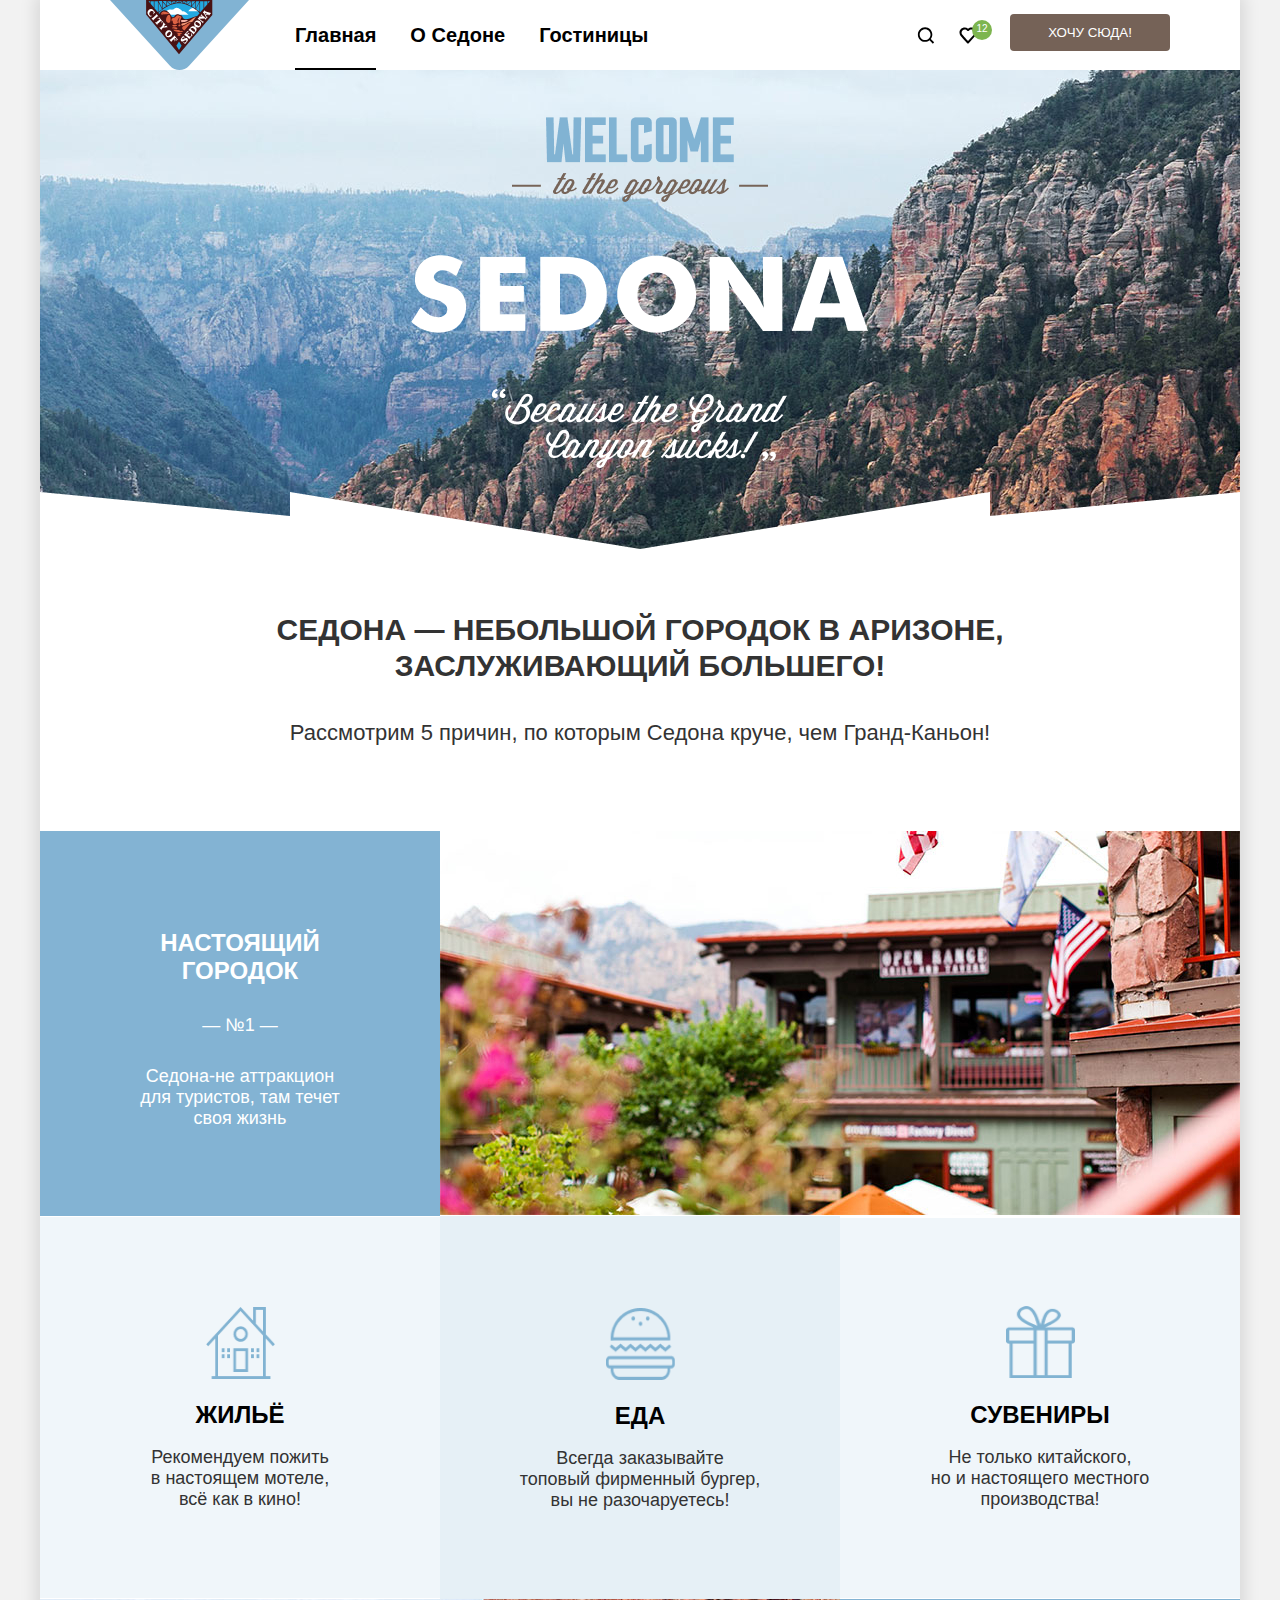
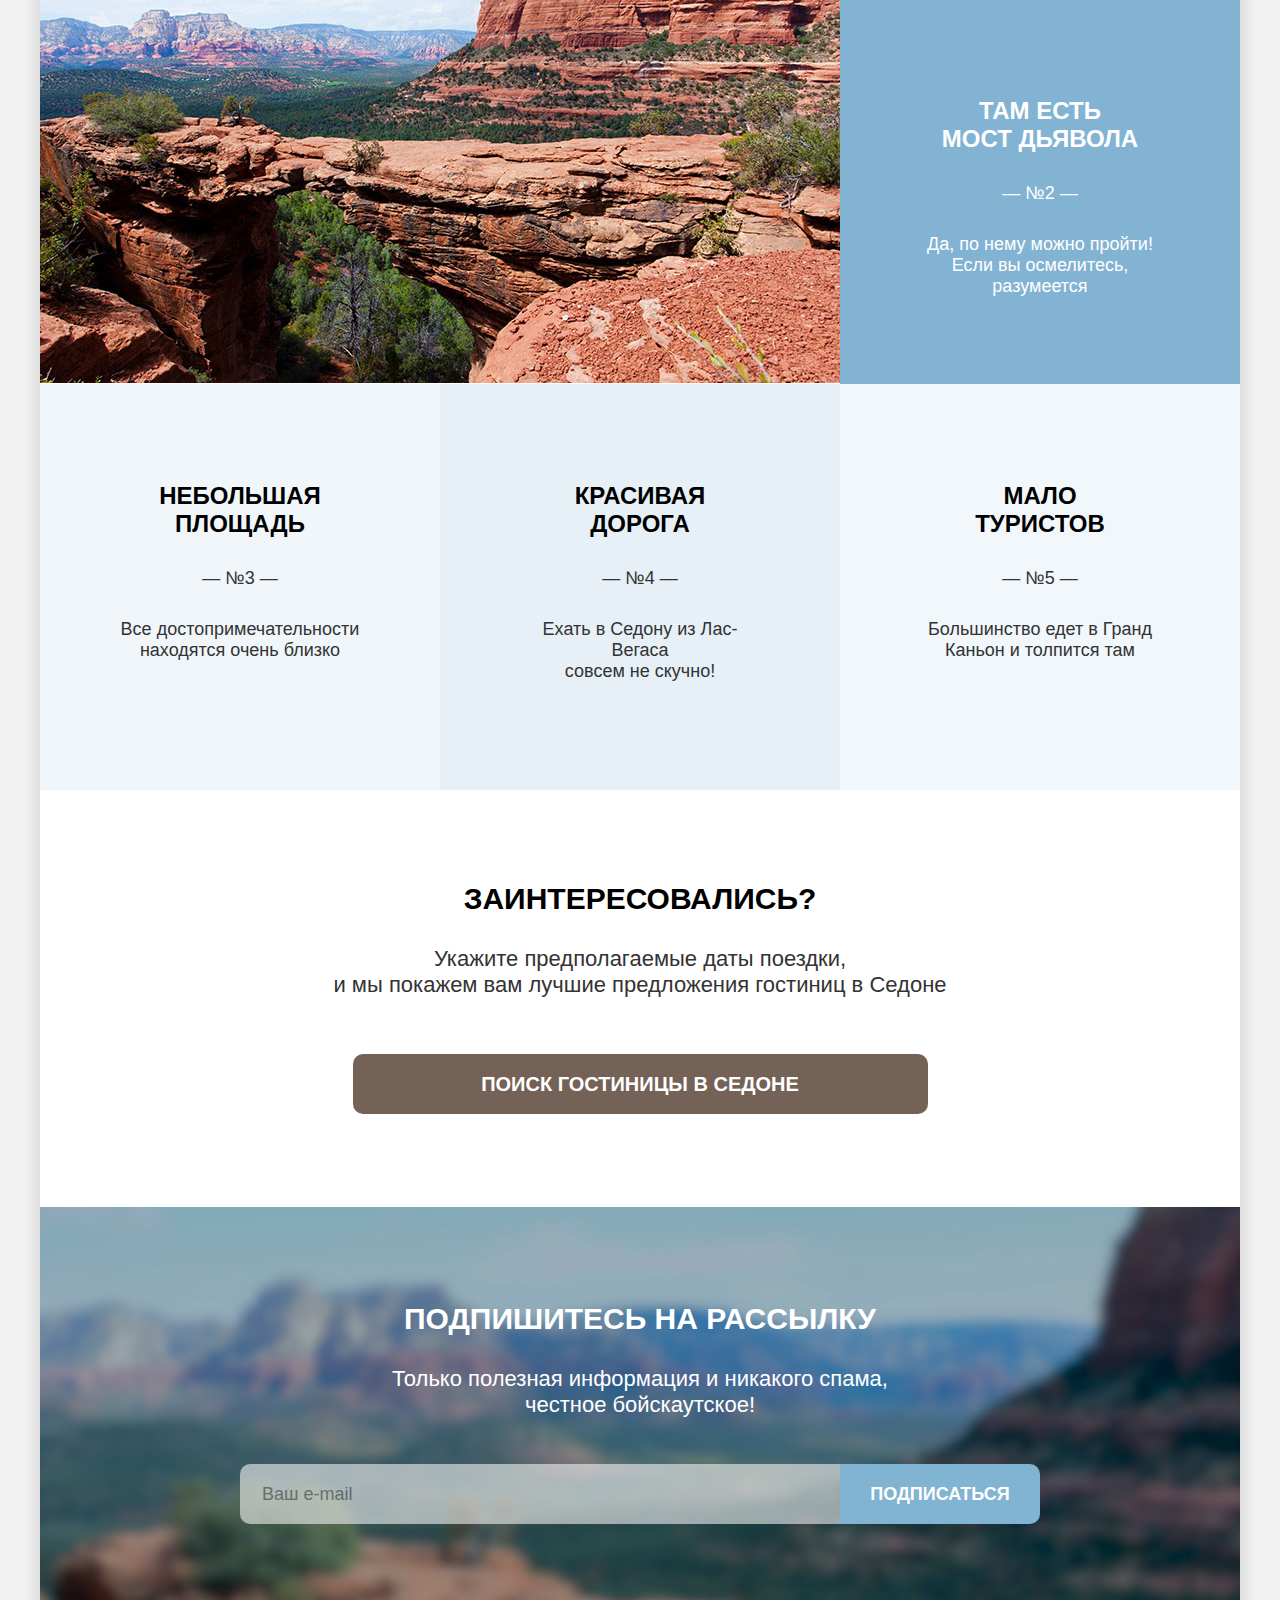
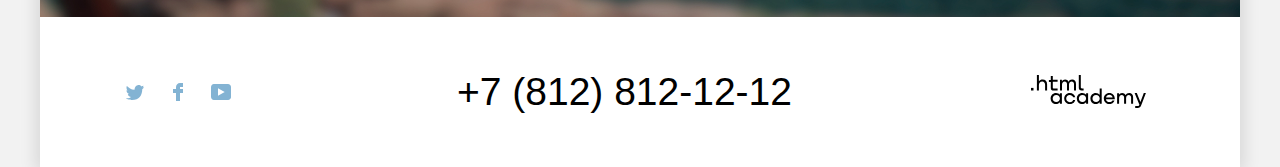
==== commit 55850e0e: "Финальные правки" ====
--- a/index.html
+++ b/index.html
@@ -1,6 +1,7 @@
 <!DOCTYPE html>
 <html lang="ru">
 <head>
+  <link rel="icon" href="favicon.ico">
   <meta charset="utf-8">
   <title>Седона</title>
   <link rel="stylesheet" href="styles/styles.css">
@@ -9,7 +10,7 @@
 <div class="container">
   <header class="main-header">
     <nav class="navigation">
-      <a href="index.html" class="logo"><img src="images/logo.svg" width="139" height="70" alt="логотип города Sedona"></a>
+      <a href="index.html" class="logo"><img src="images/logo.svg" width="139" height="70" alt="логотип города Седона"></a>
       <ul class="navigation-list">
         <li>
           <a href="index.html" class="main">Главная</a>
@@ -35,12 +36,12 @@
             <svg width="19" height="17" viewBox="0 0 19 17" fill="none" xmlns="http://www.w3.org/2000/svg">
               <path d="M9.44382 17C9.14296 17 8.84211 16.9 8.64155 16.6C3.22622 10.5 1.92253 9.1 1.62168 8.7C0.91969 7.8 0.518555 6.6 0.518555 5.4C0.518555 2.4 2.92537 0 6.03416 0C7.33785 0 8.54126 0.5 9.5441 1.3C10.5469 0.5 11.8506 0 13.054 0C16.0625 0 18.5696 2.4 18.5696 5.4C18.5696 6.7 18.0682 7.9 17.266 8.8L10.2461 16.7C10.0455 16.9 9.84495 17 9.44382 17ZM3.42679 7.5C3.72764 7.9 6.93672 11.5 9.5441 14.4L15.7617 7.4C16.2631 6.9 16.4637 6.2 16.4637 5.4C16.4637 3.6 14.9594 2.1 13.1543 2.1C12.1515 2.1 11.1486 2.6 10.4467 3.4C10.1458 3.7 9.84495 3.8 9.5441 3.8C9.24325 3.8 8.9424 3.6 8.74183 3.4C8.03984 2.6 7.037 2.1 6.03416 2.1C4.22906 2.1 2.7248 3.6 2.7248 5.4C2.62452 6.3 3.02565 7 3.42679 7.5C3.3265 7.5 3.3265 7.5 3.42679 7.5Z"/>
             </svg>
-            <span class="favorite-number">12</span>
+            <span class="favorite-number"><span class="number-text">12</span></span>
             <span class="visually-hidden">Избранное</span>
           </a>
         </li>
-        <button class="button" type="button">Хочу сюда!</button>
       </ul>
+      <button class="button" type="button"><span class="button-text">Хочу сюда!</span></button>
     </nav>
   </header>
 
@@ -57,21 +58,21 @@
       </div>
 
       <div class="description-container">
-        <div class="cityDescription">
+        <div class="city-description">
           <div class="description-text">
             <h2 class="subtitle">Настоящий<br>городок</h2>
-            <span class="number">-№1-</span>
+            <span class="number">— №1 —</span>
             <p class="text-sedona">Седона-не аттракцион<br> для туристов, там течет<br> своя жизнь</p>
           </div>
         </div>
-        <img src="images/city.jpg" width="800" alt="картинка города">
+        <img src="images/city.jpg" width="800" height="384" alt="картинка города">
 
 
         <div class="city-features">
           <div class="block-home">
             <div class="icon feature-home"></div>
             <div class="city-text">
-              <h2 class="subtitle">Жилье</h2>
+              <h2 class="subtitle">Жильё</h2>
               <p class="text">Рекомендуем пожить<br> в настоящем мотеле,<br> всё как в кино!</p>
             </div>
           </div>
@@ -79,47 +80,46 @@
             <div class="icon feature-food"></div>
             <div class="city-text">
               <h2 class="subtitle">Еда</h2>
-              <p class="text">Всегда заказывайте<br> фирменный бургер,<br> вы не разочаруетесь!</p>
+              <p class="text">Всегда заказывайте<br> топовый фирменный бургер,<br> вы не разочаруетесь!</p>
             </div>
           </div>
           <div class="block-souvenir">
             <div class="icon feature-souvenir"></div>
             <div class="city-text">
               <h2 class="subtitle">Сувениры</h2>
-              <p class="text">Не только китайского,<br> но и местного<br> производства!</p>
-            </div>
-          </div>
-        </div>
-
-
-        <div class="devilBridge">
-          <div class="devilBridge-description">
+              <p class="text">Не только китайского,<br> но и настоящего местного<br> производства!</p>
+            </div>
+          </div>
+        </div>
+
+      <img src="images/devil-bridge.jpg" width="800" height="384" alt="картинка мост дьявола">
+        <div class="devil-bridge">
+          <div class="devil-bridge-description">
             <h2 class="subtitle">Там есть<br>Мост Дьявола</h2>
-            <span class="number">-№2-</span>
+            <span class="number">— №2 —</span>
             <p class="text-sedona">Да, по нему можно пройти!<br> Если вы осмелитесь,<br> разумеется</p>
           </div>
         </div>
-        <img src="images/devilBridge.jpg" width="800" alt="картинка моста дьявола">
 
         <div class="trip-features">
           <div class="block-square">
             <div class="trip-text">
               <h2 class="subtitle">Небольшая<br>площадь</h2>
-              <span class="number"->-№3-</span>
+              <span class="number">— №3 —</span>
               <p class="text">Все достопримечательности<br> находятся очень близко</p>
             </div>
           </div>
           <div class="block-road">
             <div class="road-text">
               <h2 class="subtitle">Красивая<br>дорога</h2>
-              <span class="number">-№4-</span>
+              <span class="number">— №4 —</span>
               <p class="text">Ехать в Седону из Лас-Вегаса<br> совсем не скучно!</p>
             </div>
           </div>
           <div class="block-tourists">
             <div class="tourists-text">
               <h2 class="subtitle">Мало<br>туристов</h2>
-              <span class="number">-№5-</span>
+              <span class="number">— №5 —</span>
               <p class="text">Большинство едет в Гранд<br> Каньон и толпится там</p>
             </div>
           </div>
@@ -128,7 +128,7 @@
 
       <div class="interest">
         <div class="dates">Заинтересовались?</div>
-        <p class="tourDates">Укажите предполагаемые даты поездки,<br>и мы покажем вам лучшие предложения гостиниц в Седоне</p>
+        <p class="tour-dates">Укажите предполагаемые даты поездки,<br> и мы покажем вам лучшие предложения гостиниц в Седоне</p>
         <div class="search-hotels">
           <div class="search-hotels-title">
             <button type="button" class="hotel-search"><span class="sedona-hotel-search-text">Поиск гостиницы в Седоне</span></button>
@@ -143,12 +143,12 @@
       <form id="send-email" class="send-email" action="https://echo.htmlacademy.ru/" method="post">
         <label for="form-send-email" class="visually-hidden">Ваш e-mail</label>
         <input type="text" name="form-send-email" id="form-send-email" placeholder="Ваш e-mail" class="type-form">
-        <button class="submit" type="button"><span class="submit-text">Подписаться</span></button>
+        <button class="submit" type="submit"><span class="submit-text">Подписаться</span></button>
       </form>
     </div>
 <div class="modal-background">
     <div class="modal-window">
-      <form action="#" method="post">
+      <form action="https://echo.htmlacademy.ru/" method="post">
         <h3 class="modal-window-header">Поиск гостиницы в Седоне</h3>
         <a href="#" class="modal-close">
           <svg width="13" height="13" viewBox="0 0 13 13" fill="none" xmlns="http://www.w3.org/2000/svg">
@@ -158,13 +158,13 @@
 
         <div class="dates-arrival">
           <label for="dates" class="modal-text">Дата заезда:</label>
-          <input type="text" class="tour-dates" name="checkin" id="date" placeholder="27 апреля 2020">
+          <input type="text" class="tour-dates-modal" name="checkin" id="dates" placeholder="27 апреля 2020">
         </div>
         <p class="dates-text">Мы не можем отправить вас в прошлое.</p>
 
         <div class="dates-leaving">
           <label for="dates-out" class="modal-text">Дата выезда:</label>
-          <input type="text" class="tour-dates" name="checkout" id="date" placeholder="1 сентября 2021">
+          <input type="text" class="tour-dates-modal" name="checkout" id="dates-out" placeholder="1 сентября 2021">
         </div>
         <p class="leaving-text">На эти даты есть свободные номера. Пока есть.</p>
 
@@ -173,7 +173,7 @@
             <label for="grown-ups" class="modal-text">Взрослые:</label>
             <div class="recount">
             <button class="minus" type="button">-</button>
-            <input type="number-people" class="number-people" name="grown-ups" min="1" id="grown-ups" value="2">
+            <input type="number" class="number-people" name="grown-ups" min="1" id="grown-ups" value="2">
             <button class="plus" type="button">+</button>
           </div>
           </div>
@@ -186,14 +186,14 @@
           </div>
             <div class="recount">
             <button class="minus" type="button">-</button>
-            <input type="number-people" class="number-people" name="child" id="kids" value="1">
+            <input type="number" class="number-people" name="child" id="kids" value="1">
             <button class="plus" type="button">+</button>
           </div>
           </div>
         </div>
 
 
-        <input class="search-btn btn" type="submit" id="search-button" name="search-btn" class="search-btn-text" value="Найти">
+        <input type="submit" id="search-button" name="search-btn" class="search-btn-text" value="Найти">
 
       </form>
     </div>
@@ -204,28 +204,28 @@
   <footer class="footer">
     <ul class="social-list">
       <li class="social-list-item">
-        <a href="https://twitter.com/htmlacademy_ru">
+        <a href="https://twitter.com/htmlacademy_ru" class="social-list-link"><span class="visually-hidden">Twitter</span>
           <svg width="18" height="15" viewBox="0 0 18 15" fill="none" xmlns="http://www.w3.org/2000/svg">
           <path d="M11.6 0.200056C13.4 -0.299944 14.8 0.500056 15.4 1.40006C16.1 1.20006 16.8 0.900056 17.5 0.700056C17.5 1.60006 16.9 2.20006 16.6 2.50006C17.3 2.60006 18 1.90006 18 1.90006C17.8 2.90006 16.9 3.70006 16.3 3.90006C16.1 10.7001 13 15.1001 5.7 15.0001C5.1 15.0001 5.8 15.0001 5.2 15.0001C4.8 15.0001 0.8 14.5001 0 13.1001C2.4 13.3001 4.1 12.7001 5 11.9001C4 11.6001 2.1 11.5001 1.8 9.00006C2.2 9.10006 2.4 9.20006 3.1 9.10006C1.8 8.30006 0.4 7.50006 0.5 5.30006C0.8 5.60006 1.6 5.80006 1.9 5.80006C1.1 5.60006 -0.2 2.50006 0.9 0.900056C2.8 2.80006 4.9 4.50006 8.5 4.70006C8.7 2.30006 9.7 0.800056 11.6 0.200056Z" fill="#83B3D3"/>
           </svg>
         </a>
       </li>
       <li class="social-list-item">
-        <a href="https://www.facebook.com/htmlacademy" class="facebook">
+        <a href="https://www.facebook.com/htmlacademy" class="facebook social-list-link"><span class="visually-hidden">Facebook</span>
           <svg width="10" height="18" viewBox="0 0 10 18" fill="none" xmlns="http://www.w3.org/2000/svg">
           <path d="M7 0C4.8 0 3 1.8 3 4V6H0V10H3V18H7V10H10V6H7V4H10V0H7Z" fill="#83B3D3"/>
           </svg>
         </a>
       </li>
       <li class="social-list-item">
-        <a href="https://www.youtube.com/c/HTMLAcademyRUS">
+        <a href="https://www.youtube.com/c/HTMLAcademyRUS" class="social-list-link"><span class="visually-hidden">Youtube</span>
           <svg width="20" height="16" viewBox="0 0 20 16" fill="none" xmlns="http://www.w3.org/2000/svg">
           <path d="M17 0H2.9C1.2 0 0 1.5 0 3.2V12.7C0 14.5 1.2 16 2.9 16H17.2C18.7 16 20.1 14.5 20.1 12.8V3.2C19.9 1.5 18.7 0 17 0ZM7 11.8V4.2L13.7 8L7 11.8Z" fill="#83B3D3"/>
           </svg>
         </a>
       </li>
     </ul>
-    <a href="tel:+7(812)812-12-12" class="tel">+7(812)812-12-12</a>
+    <a href="tel:+7(812)812-12-12" class="tel">+7 (812) 812-12-12</a>
     <a href="https://htmlacademy.ru" class="html-logo">
     <svg width="115" height="33" viewBox="0 0 115 33" fill="none" xmlns="http://www.w3.org/2000/svg">
     <path d="M0 12.8999V15.4999H2.5V12.8999H0Z"/>
--- a/styles/styles.css
+++ b/styles/styles.css
@@ -80,14 +80,15 @@
 .navigation-list {
   display: flex;
   flex-wrap: wrap;
-  margin-left: 30px;
+  margin-left: 46px;
   margin-top: 0;
   margin-bottom: 0;
-  font-size: 20px;
-  line-height: 26px;
+  font-size: 17px;
+  line-height: 23px;
   padding-left: 0;
   box-sizing: border-box;
   list-style-type: none;
+  text-transform: none;
 }
 
 .navigation li {
@@ -106,6 +107,10 @@
 
 .navigation-list .main:hover {
   color: #756257;
+}
+
+.navigation-list .main:focus {
+  color: #000000;
 }
 
 .navigation-list .main:active {
@@ -158,7 +163,7 @@
   fill: #000000;
 }
 
-.navigation-link-search:active {
+.navigation-link-search:active svg {
   color: #756257;
   opacity: 0.3;
 }
@@ -180,7 +185,7 @@
   fill: #000000;
 }
 
-.navigation-link-favorite:active {
+.navigation-link-favorite:active svg {
   color: #756257;
   opacity: 0.3;
 }
@@ -203,26 +208,32 @@
   margin-bottom: 30px;
 }
 
+.number-text:active {
+  color: #FFFFFF;
+  opacity: 0.3
+}
+
 /*Фон обложка*/
 .style {
   background-image: url("../images/index-background.jpg");
+  background-color: #000000;
   background-repeat: no-repeat;
   background-size: cover;
   margin: 0;
-  padding-top: 70px;
+  padding-top: 47px;
 }
 
 .welcome-pic {
   background-image: url("../images/welcome.png");
   background-repeat: no-repeat;
   width: 458px;
-  height: 352px;
+  height: 375px;
   margin-left: 371px;
   padding-top: 52px;
 }
 
 .welcome-line {
-  background-image: url("../images/welcomeWhiteLine.png");
+  background-image: url("../images/welcome-white-line.png");
   background-repeat: no-repeat;
   width: 1200px;
   height: 57px;
@@ -236,6 +247,8 @@
   color: #ffffff;
   text-transform: uppercase;
   border-radius: 4px;
+  margin-top: 14px;
+  border: none;
 }
 
 .button:hover {
@@ -249,7 +262,9 @@
 
 .button:active {
   background: #615048;
-  border-radius: 4px;
+}
+
+.button-text:active {
   color: rgba(255, 255, 255, 0.3);
 }
 
@@ -264,7 +279,7 @@
 }
 
 .promo .title {
-  font-weight: bold;
+  font-weight: 700;
   font-size: 30px;
   line-height: 36px;
   text-transform: uppercase;
@@ -272,6 +287,7 @@
 }
 
 .promo .reasons {
+  font-weight: 400;
   font-size: 22px;
   line-height: 36px;
   text-transform: none;
@@ -287,7 +303,7 @@
   width: 1200px;
 }
 
-.cityDescription {
+.city-description {
   width: 400px;
   color: #ffffff;
   background: #83B3D3;
@@ -297,9 +313,7 @@
 }
 
 .description-text {
-  width: 290px;
   padding-top: 98px;
-  padding-left: 90px;
   padding-bottom: 87px;
   margin: 0;
   color: #fff;
@@ -330,10 +344,9 @@
   font-weight: bold;
   font-size: 24px;
   line-height: 28px;
-  text-transform: none;
-  color: #ffffff;
-  margin-top: 0;
-  margin-bottom: 20px;
+  text-transform: uppercase;
+  color: #ffffff;
+  margin: 0;
   text-align: center;
 }
 
@@ -353,6 +366,7 @@
 
 .city-features .subtitle {
   color: #000000;
+  padding-bottom: 18px;
 }
 
 .block {
@@ -387,43 +401,46 @@
 
 .city-text {
   text-align: center;
-  padding-bottom: 79px;
+  padding-bottom: 88px;
   margin: 0;
 }
 
 .icon {
   width: 100%;
   height: 75px;
-  background-size: 75px 72px;
+  background-size: 69px 72px;
   background-repeat: no-repeat;
   background-position: center;
-  margin-bottom: 23px;
+  margin-bottom: 21px;
 }
 
 .feature-home {
-  background-image: url("../images/house.png");
-  margin-top: 89px;
+  background-image: url("../images/home.png");
+  margin-top: 88px;
 }
 
 .feature-food {
   background-image: url("../images/food.png");
-  margin-top: 91px;
+  margin-top: 90px;
 }
 
 .feature-souvenir {
   background-image: url("../images/souvenir.png");
-  margin-top: 91px;
+  margin-top: 87px;
 }
 
 .number {
-  margin-top: 9px;
-  margin-bottom: 30px;
+  font-weight: 400;
+  font-size: 18px;
+  line-height: 21px;
+  padding-top: 30px;
+  padding-bottom: 30px;
   display: block;
   text-align: center;
 }
 
 /*Мост дьявола*/
-.devilBridge {
+.devil-bridge {
   width: 400px;
   color: #ffffff;
   background: #83B3D3;
@@ -432,10 +449,8 @@
   margin: 0;
 }
 
-.devilBridge-description {
-  width: 290px;
+.devil-bridge-description {
   padding-top: 98px;
-  padding-left: 90px;
   padding-bottom: 87px;
   margin: 0;
   color: #fff;
@@ -506,8 +521,8 @@
   margin: 0;
 }
 
-.tourDates {
-  font-size: 20px;
+.tour-dates {
+  font-size: 22px;
   line-height: 26px;
   color: #333333;
   text-align: center;
@@ -541,7 +556,6 @@
   background: #615048;
   border: 3px solid #83B3D3;
   box-sizing: border-box;
-  border-radius: 10px;
 }
 
 .hotel-search:active {
@@ -549,6 +563,7 @@
 }
 
 .sedona-hotel-search-text:active {
+  color: #ffffff;
   opacity: 0.3;
 }
 
@@ -556,6 +571,7 @@
 .email {
   width: 1200px;
   background-image: url("../images/background.jpg");
+  background-color: #000000;
   background-repeat: no-repeat;
   background-size: cover;
   padding-bottom: 93px;
@@ -611,12 +627,13 @@
 }
 
 .type-form:focus {
+  background: #E6E6E6;
   border: 3px solid #83B3D3;
 }
 
-.type-form:default {
+.type-form:invalid {
+  background: #FFFFFF;
   border: 2px solid #FF5757;
-  box-sizing: border-box;
 }
 
 .submit {
@@ -626,7 +643,7 @@
   color: #ffffff;
   text-transform: uppercase;
   font-weight: bold;
-  font-size: 16px;
+  font-size: 18px;
   line-height: 21px;
   text-align: center;
   border: none;
@@ -683,33 +700,43 @@
   align-items: center;
 }
 
-.social-list-item:hover svg {
+.social-list-link {
+  width: 40px;
+  height: 40px;
+  margin-left: 3px;
+  display: flex;
+  align-items: center;
+  justify-content: center;
+}
+
+.social-list-link:hover path {
   fill: #68A2CA;
 }
 
-.social-list-item:focus svg {
-  border: 3px solid;
+.social-list-link:focus {
+  outline: 3px solid #83B3D3;
+  border-radius: 10px;
+}
+
+.social-list-link:focus path {
   fill: #83B3D3;
-  box-sizing: border-box;
-  border-radius: 10px;
-}
-
-.social-list-item:active svg {
+}
+
+.social-list-link:active {
   opacity: 0.3;
 }
 
-.facebook {
-  padding-left: 29px;
-  padding-right: 30px;
-  margin: 0;
-}
-
 a[href^="tel:"] {
-  font-size: 40px;
+  display: flex;
+  justify-content: center;
+  align-items: center;
+  font-size: 39px;
   line-height: 40px;
   color: #000000;
   text-decoration: none;
   text-align: center;
+  width: 361px;
+  height: 70px;
 }
 
 .tel:hover {
@@ -717,8 +744,7 @@
 }
 
 .tel:focus {
-  border: 3px solid #83B3D3;
-  box-sizing: border-box;
+  outline: 3px solid #83B3D3;
   border-radius: 10px;
 }
 
@@ -729,8 +755,9 @@
 }
 
 .html-logo {
-  width: 115px;
-  height: 33px;
+  width: 160px;
+  height: 70px;
+  padding: 18px 22px;
   margin: 0;
   align-items: center;
 }
@@ -744,8 +771,7 @@
 }
 
 .html-logo:focus {
-  border: 3px solid #83B3D3;
-  box-sizing: border-box;
+  outline: 3px solid #83B3D3;
   border-radius: 10px;
 }
 
@@ -763,6 +789,7 @@
 .catalog-filters {
   width: 1200px;
   background-image: url("../images/cover.jpg");
+  background-color: #000000;
   background-repeat: no-repeat;
   background-size: cover;
   color: #ffffff;
@@ -785,10 +812,6 @@
 }
 
 .links:focus {
-  border: 3px solid #83B3D3;
-  box-sizing: border-box;
-  border-radius: 4px;
-  opacity: 1;
   color: #ffffff;
 }
 
@@ -817,7 +840,6 @@
   font-size: 16px;
   width: 73px;
   text-transform: none;
-  font-weight: 400;
   text-decoration: none;
 }
 
@@ -839,6 +861,14 @@
   color: #FFFFFF;
   text-transform: none;
   padding-bottom: 30px;
+}
+
+.subtitle-hotel {
+  width: 100%;
+  font-weight: 700;
+  font-size: 24px;
+  line-height: 31px;
+  text-transform: none;
 }
 
 /* Label */
@@ -1050,12 +1080,14 @@
 /* Range */
 .range-scale {
   position: relative;
-  height: 0px;
+  height: 4px;
   margin-top: 32px;
   border-radius: 2px;
+  background-color: rgba(255, 255, 255, 0.3);
 }
 
 .range-bar {
+  width: 227px;
   position: absolute;
   height: 4px;
   background-color: #ffffff;
@@ -1064,7 +1096,6 @@
 
 .range-toggle {
   position: absolute;
-  width: 20px;
   height: 20px;
   background: #ffffff;
   border: 2px solid #ffffff;
@@ -1096,7 +1127,7 @@
 
 .toggle-max {
   top: -8px;
-  right: 51px;
+  right: -1px;
 }
 
 .filters-form {
@@ -1118,12 +1149,13 @@
   margin-top: 60px;
   margin-right: auto;
   font-weight: bold;
-  font-size: 16px;
+  font-size: 17px;
   line-height: 21px;
   text-transform: uppercase;
   color: #ffffff;
   background: #83B3D3;
   border-radius: 4px;
+  border: none;
   padding: 0;
 }
 
@@ -1163,9 +1195,7 @@
 }
 
 .reset-button:focus {
-  border: 3px solid #83B3D3;
-  width: 100px;
-  box-sizing: border-box;
+  outline: 3px solid #83B3D3;
   border-radius: 4px;
 }
 
@@ -1204,12 +1234,17 @@
   width: 287px;
   height: 48px;
   border: 2px solid #E6E6E6;
-  box-sizing: border-box;
   border-radius: 4px;
   margin-left: auto;
   margin-right: 73px;
   padding-left: 19px;
-}
+  padding-right: 21px;
+  appearance: none;
+  background-image: url("../images/vector-arrow.svg");
+  background-repeat: no-repeat;
+  background-position: right 22px center;
+}
+
 
 .hotel-choice:hover {
   border: 2px solid #83B3D3;
@@ -1308,15 +1343,15 @@
   margin-top: 0;
 }
 
-img:hover {
+.hotel-img:hover {
   opacity: 0.6;
 }
 
-img:focus {
+.hotel-img:focus {
   border: 3px solid #83B3D3;
 }
 
-img:active {
+.hotel-img:active {
   opacity: 0.3;
 }
 
@@ -1383,13 +1418,11 @@
 .favourite:focus {
   background: #68A2CA;
   border: 1px solid #756257;
-  box-sizing: border-box;
 }
 
 .favourite:active {
   background: #68A2CA;
   border: 1px solid #756257;
-  box-sizing: border-box;
 }
 
 .favourite-text:active {
@@ -1502,6 +1535,7 @@
   height: 60px;
   background: #83B3D3;
   border-radius: 4px;
+  border: none;
   color: #ffffff;
   font-weight: bold;
   font-size: 20px;
@@ -1513,9 +1547,12 @@
   margin-top: 64px;
 }
 
+.load-button:hover {
+  background: #68A2CA;
+}
+
 
 /*Пагинация*/
-
 .pagination-container {
   display: flex;
   padding: 16px;
@@ -1598,6 +1635,12 @@
   height: 48px;
   margin-left: 51px;
   padding-left: 17px;
+  border: 2px solid #E6E6E6;
+  border-radius: 4px;
+  appearance: none;
+  background-image: url("../images/vector-arrow.svg");
+  background-repeat: no-repeat;
+  background-position: right 22px center;
 }
 
 .text-quantity {
@@ -1613,7 +1656,6 @@
 
 
 /*Рассылка*/
-
 .email-catalog {
   display: flex;
   flex-direction: row;
@@ -1649,6 +1691,7 @@
 
 /*Модальное окно*/
 .modal-background {
+  display: none;
   background-color: rgba(242, 242, 242, 0.8);
   position: fixed;
   top: 0;
@@ -1700,7 +1743,7 @@
   align-items: center;
 }
 
-.search-btn {
+.search-btn-text {
   width: 575px;
   height: 60px;
   background: #83B3D3;
@@ -1718,16 +1761,16 @@
   margin-top: 40px;
 }
 
-.search-btn:hover {
+.search-btn-text:hover {
   background: #68A2CA;
 }
 
-.search-btn:focus {
+.search-btn-text:focus {
   background: #68A2CA;
   border: 3px solid #756257;
 }
 
-.search-btn:active {
+.search-btn-text:active {
   background: #68A2CA;
 }
 
@@ -1873,7 +1916,7 @@
   margin: 0;
 }
 
-.tour-dates {
+.tour-dates-modal {
   width: 420px;
   border: 0;
   background: #F2F2F2;
@@ -1886,18 +1929,18 @@
   align-items: center;
 }
 
-.tour-dates:hover {
+.tour-dates-modal:hover {
   background: #E6E6E6;
   border-radius: 4px;
 }
 
-.tour-dates:focus {
+.tour-dates-modal:focus {
   background: #E6E6E6;
   border: 3px solid #83B3D3;
   border-radius: 4px;
 }
 
-.tour-dates:active {
+.tour-dates-modal:active {
   background: #FFFFFF;
   border: 2px solid #000000;
   box-sizing: border-box;
@@ -1931,7 +1974,7 @@
 
 .modal-close:focus {
   background: #E6E6E6;
-  border: 3px solid #83B3D3;
+  outline: 3px solid #83B3D3;
 }
 
 .modal-close:active {
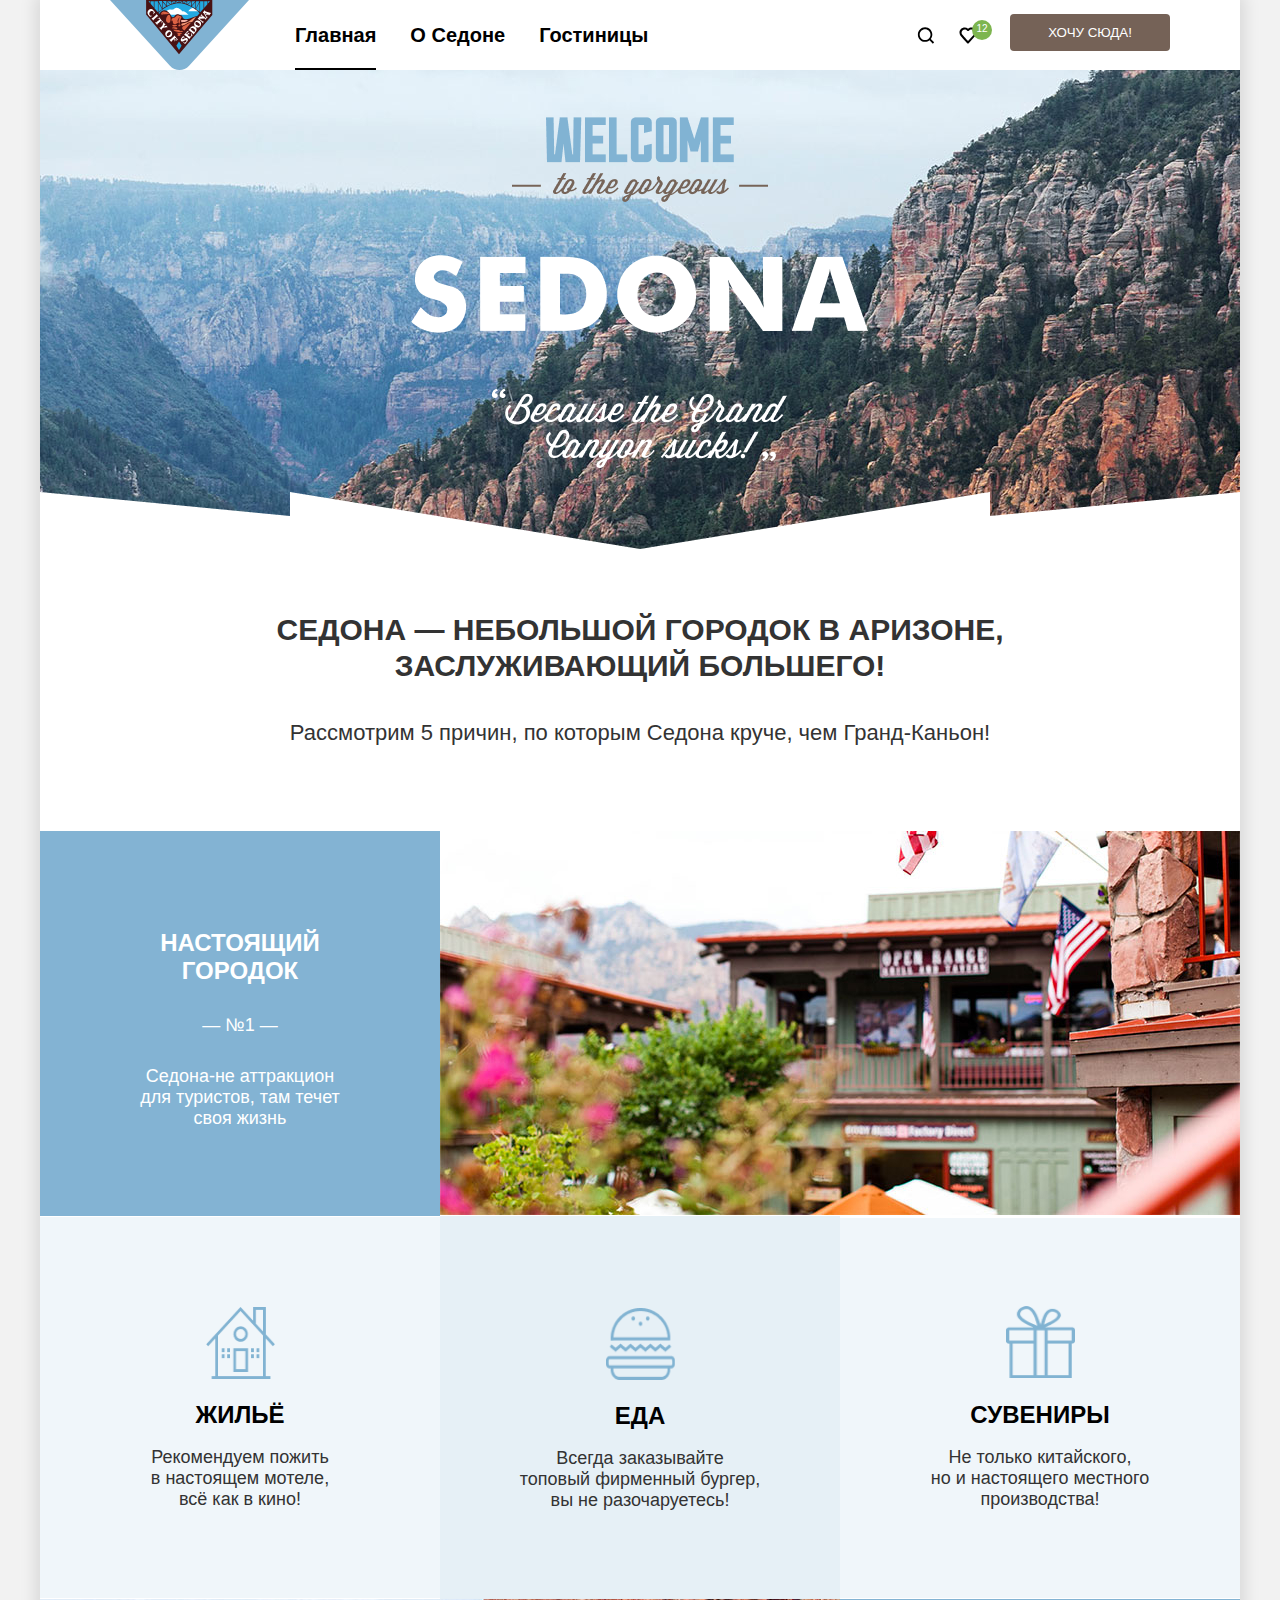
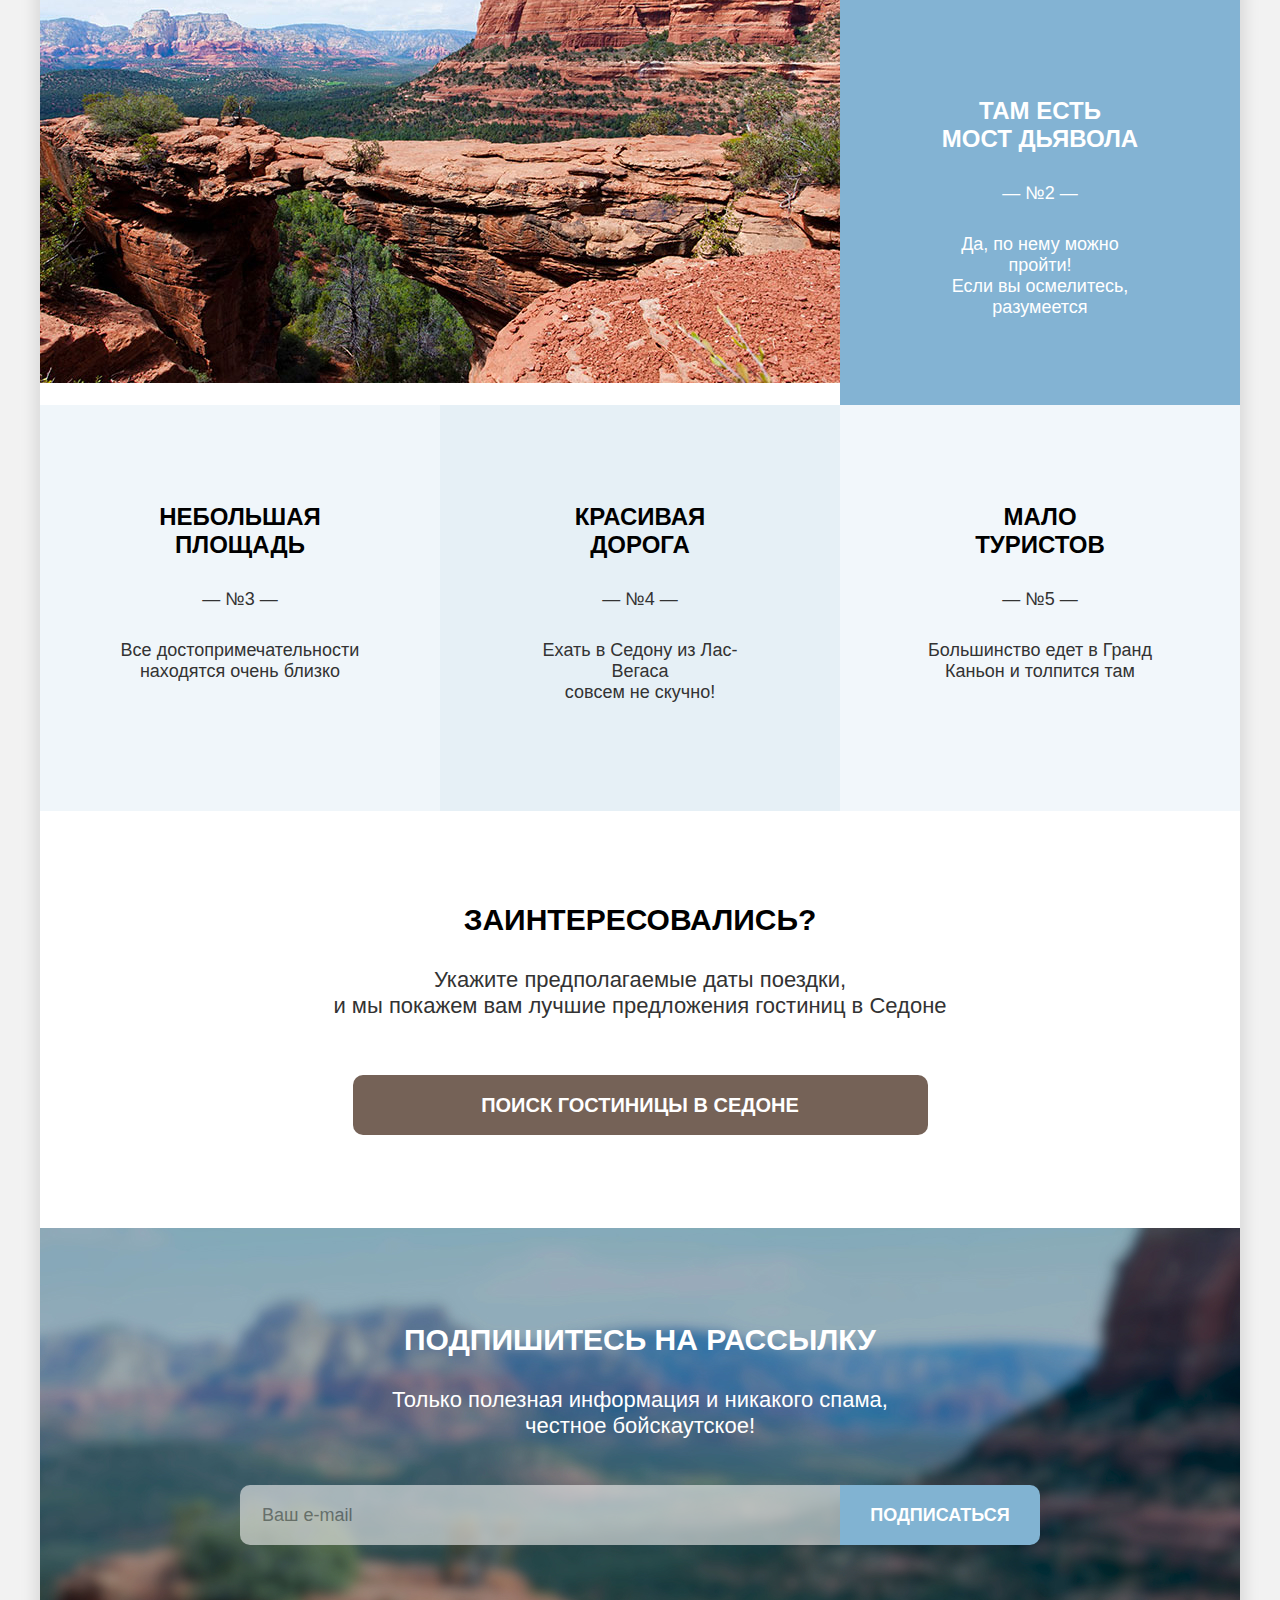
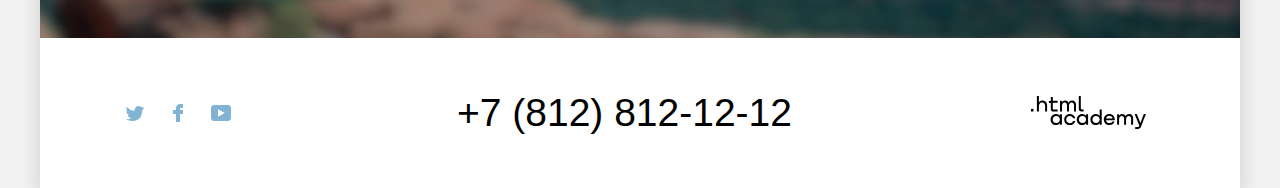
==== commit 745688f5: "Merge pull request #13 from Rli91/master" ====
--- a/index.html
+++ b/index.html
@@ -62,7 +62,7 @@
           <div class="description-text">
             <h2 class="subtitle">Настоящий<br>городок</h2>
             <span class="number">— №1 —</span>
-            <p class="text-sedona">Седона-не аттракцион<br> для туристов, там течет<br> своя жизнь</p>
+            <p class="text-sedona">Седона-не аттракцион для туристов, там течет<br> своя жизнь</p>
           </div>
         </div>
         <img src="images/city.jpg" width="800" height="384" alt="картинка города">
--- a/styles/styles.css
+++ b/styles/styles.css
@@ -14,7 +14,9 @@
   font-display: swap;
 }
 
-* {
+*,
+*::before,
+*::after {
   box-sizing: border-box;
 }
 
@@ -332,6 +334,8 @@
 
 .text-sedona {
   font-weight: normal;
+  padding-left: 90px;
+  padding-right: 90px;
   font-size: 18px;
   line-height: 21px;
   text-align: center;
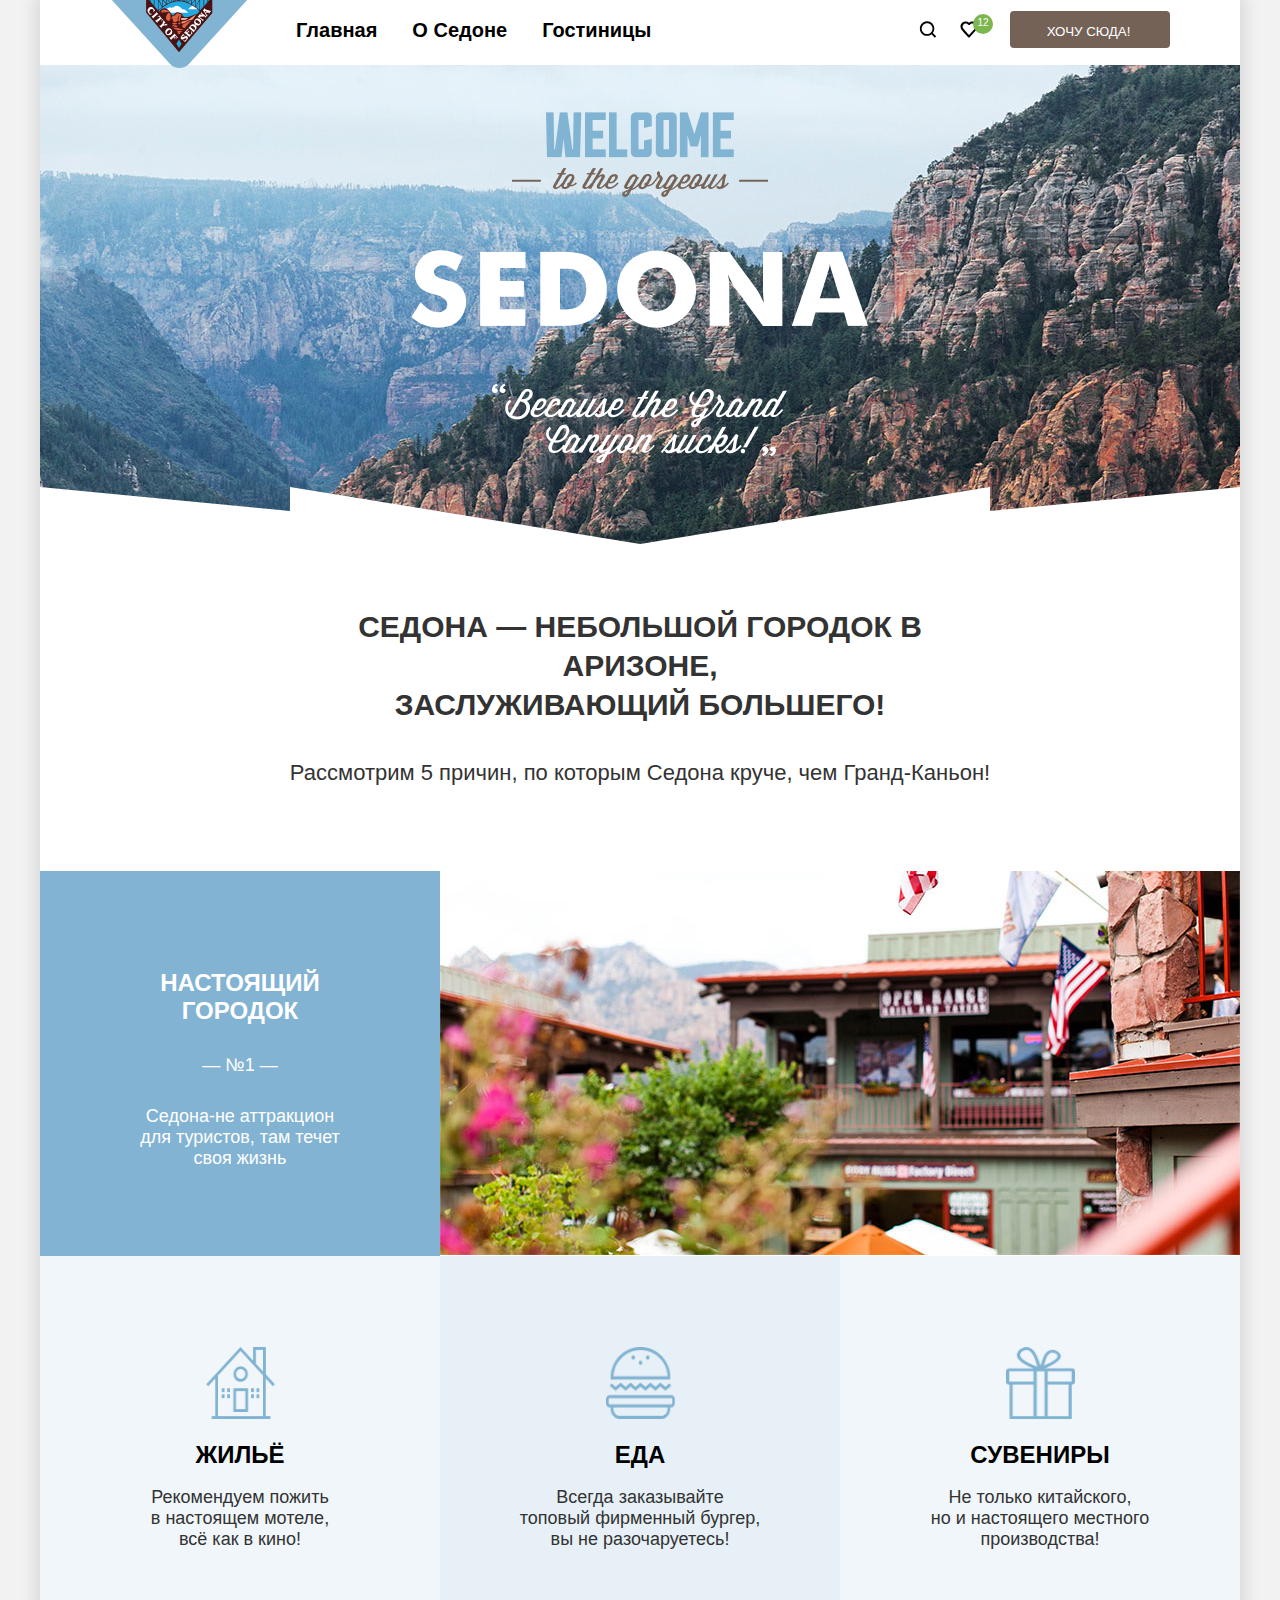
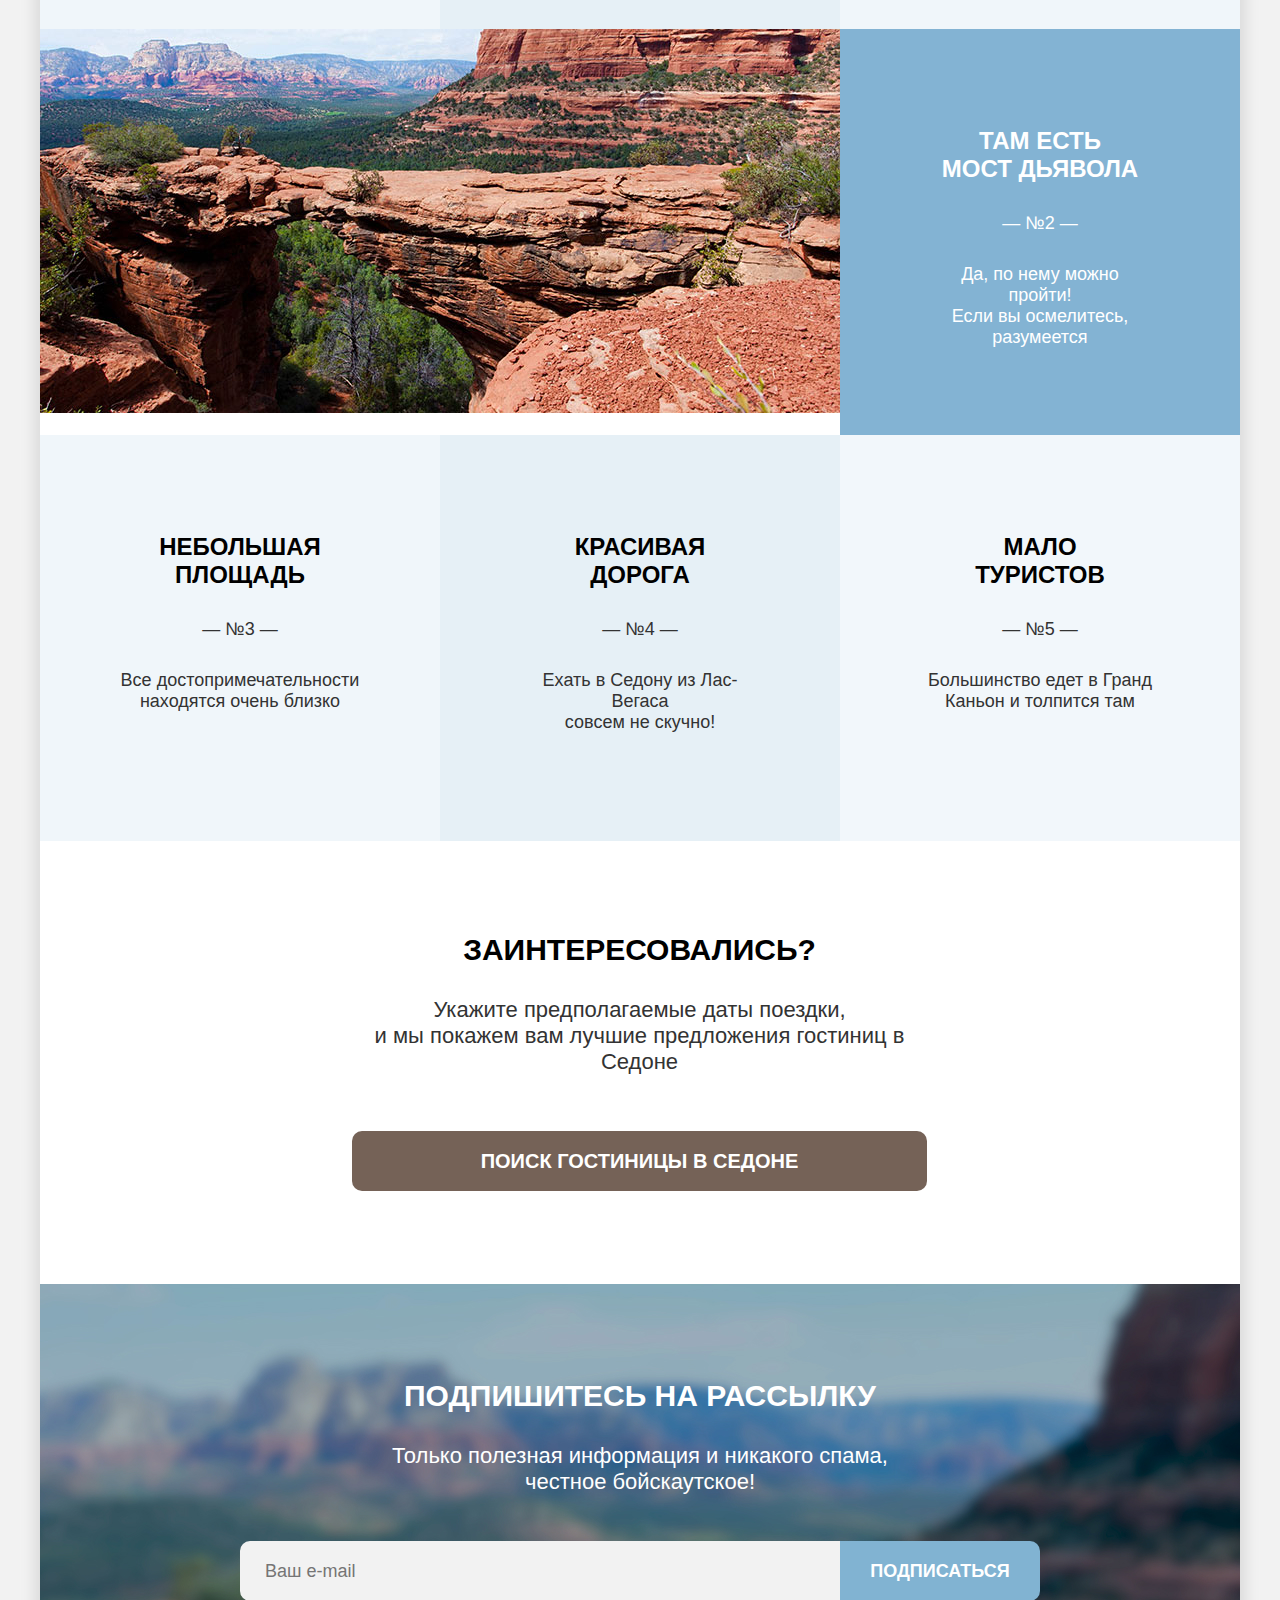
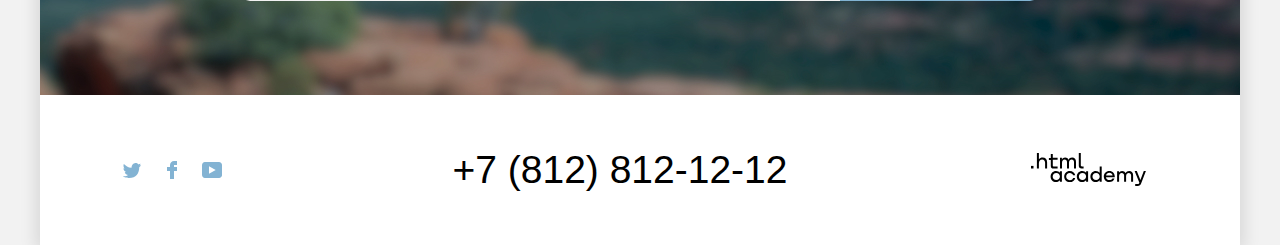
==== commit 5a8c1486: "Исправления" ====
--- a/index.html
+++ b/index.html
@@ -16,7 +16,7 @@
           <a href="index.html" class="main">Главная</a>
         </li>
         <li class="navigation-link">
-          <a href="#" class="sedona">О Седоне</a>
+          <a href="#">О Седоне</a>
         </li>
         <li>
           <a href="catalog.html">Гостиницы</a>
--- a/styles/styles.css
+++ b/styles/styles.css
@@ -2,7 +2,7 @@
   font-family: "PT Sans";
   font-style: normal;
   font-weight: 400;
-  src: url("fonts/pt-sans-regular.woff2") format("woff2");
+  src: url("../fonts/pt-sans-regular.woff2") format("woff2");
   font-display: swap;
 }
 
@@ -10,14 +10,15 @@
   font-family: "PT Sans";
   font-style: normal;
   font-weight: 700;
-  src: url("fonts/pt-sans-bold.woff2") format("woff2");
+  src: url("../fonts/pt-sans-bold.woff2") format("woff2");
   font-display: swap;
 }
 
 *,
 *::before,
 *::after {
-  box-sizing: border-box;
+  -webkit-box-sizing: border-box;
+          box-sizing: border-box;
 }
 
 html {
@@ -53,7 +54,8 @@
   margin: 0 auto;
   padding: 0;
   background: #fff;
-  box-shadow: 0 0 15px 5px rgba(0, 0, 0, 0.1);
+  -webkit-box-shadow: 0 0 15px 5px rgba(0, 0, 0, 0.1);
+          box-shadow: 0 0 15px 5px rgba(0, 0, 0, 0.1);
 }
 
 /*Шапка*/
@@ -73,22 +75,27 @@
 /*Навигация*/
 .navigation {
   width: 1060px;
-  height: 70px;
+  height: 65px;
+  display: -webkit-box;
+  display: -ms-flexbox;
   display: flex;
   margin-left: auto;
   margin-right: auto;
 }
 
 .navigation-list {
-  display: flex;
-  flex-wrap: wrap;
-  margin-left: 46px;
-  margin-top: 0;
+  display: -webkit-box;
+  display: -ms-flexbox;
+  display: flex;
+  -ms-flex-wrap: wrap;
+      flex-wrap: wrap;
+  padding-left: 47px;
+  margin-top: -5px;
   margin-bottom: 0;
   font-size: 17px;
   line-height: 23px;
-  padding-left: 0;
-  box-sizing: border-box;
+  -webkit-box-sizing: border-box;
+          box-sizing: border-box;
   list-style-type: none;
   text-transform: none;
 }
@@ -97,14 +104,29 @@
   font-size: 20px;
   line-height: 26px;
   font-weight: 700;
+  padding-right: 35px;
+  display: -webkit-box;
+  display: -ms-flexbox;
   display: flex;
 }
 
 .navigation a {
   text-decoration: none;
   color: #000000;
-  display: flex;
-  align-items: center;
+  display: -webkit-box;
+  display: -ms-flexbox;
+  display: flex;
+  -webkit-box-align: center;
+      -ms-flex-align: center;
+          align-items: center;
+}
+
+.navigation a:hover {
+  color: #756257;
+}
+
+.navigation a:active {
+  color: rgba(117, 98, 87, 0.3);
 }
 
 .navigation-list .main:hover {
@@ -126,29 +148,32 @@
 .main::after {
   content: '';
   width: 100%;
-  height: 2px;
   background-color: #000000;
   display: block;
   position: absolute;
   left: 0;
-  bottom: 0;
+  bottom: 4px;
 }
 
 .main:active::after {
   background-color: #756257;
 }
 
-.sedona {
-  padding-left: 34px;
-  padding-right: 34px;
-}
-
 .navigation-user {
-  display: flex;
-  align-items: center;
+  display: -webkit-box;
+  display: -ms-flexbox;
+  display: flex;
+  -webkit-box-align: center;
+      -ms-flex-align: center;
+          align-items: center;
   list-style-type: none;
   margin-left: auto;
+  margin-top: 7px;
   color: #333333;
+}
+
+.navigation-link {
+  padding-right: 34px;
 }
 
 .navigation-link-search {
@@ -175,8 +200,8 @@
   width: 18px;
   height: 17px;
   position: relative;
-  margin-right: 33px;
-  margin-left: 24px;
+  margin-right: -3px;
+  margin-left: -12px;
 }
 
 .navigation-link-favorite:hover svg {
@@ -249,7 +274,9 @@
   color: #ffffff;
   text-transform: uppercase;
   border-radius: 4px;
-  margin-top: 14px;
+  margin-top: 11px;
+  padding-top: 5px;
+  padding-left: 3px;
   border: none;
 }
 
@@ -277,13 +304,15 @@
   background-color: #ffffff;
   padding-top: 63px;
   padding-bottom: 80px;
+  padding-left: 240px;
+  padding-right: 240px;
   text-align: center;
 }
 
 .promo .title {
   font-weight: 700;
   font-size: 30px;
-  line-height: 36px;
+  line-height: 39px;
   text-transform: uppercase;
   margin: 0;
 }
@@ -299,9 +328,15 @@
 
 /*Преимущества*/
 .description-container {
-  display: flex;
-  flex-direction: row;
-  flex-wrap: wrap;
+  display: -webkit-box;
+  display: -ms-flexbox;
+  display: flex;
+  -webkit-box-orient: horizontal;
+  -webkit-box-direction: normal;
+      -ms-flex-direction: row;
+          flex-direction: row;
+  -ms-flex-wrap: wrap;
+      flex-wrap: wrap;
   width: 1200px;
 }
 
@@ -312,11 +347,13 @@
   text-align: center;
   float: left;
   margin: 0;
-}
-
-.description-text {
   padding-top: 98px;
   padding-bottom: 87px;
+  padding-left: 90px;
+  padding-right: 90px;
+}
+
+.description-text {
   margin: 0;
   color: #fff;
   text-align: center;
@@ -328,14 +365,10 @@
   line-height: 21px;
   text-align: center;
   margin: 0;
-  padding-left: 75px;
-  padding-right: 75px;
 }
 
 .text-sedona {
   font-weight: normal;
-  padding-left: 90px;
-  padding-right: 90px;
   font-size: 18px;
   line-height: 21px;
   text-align: center;
@@ -356,16 +389,24 @@
 
 /*Иконки*/
 .city-features {
-  display: flex;
-  flex-direction: row;
-  flex-wrap: wrap;
+  display: -webkit-box;
+  display: -ms-flexbox;
+  display: flex;
+  -webkit-box-orient: horizontal;
+  -webkit-box-direction: normal;
+      -ms-flex-direction: row;
+          flex-direction: row;
+  -ms-flex-wrap: wrap;
+      flex-wrap: wrap;
   width: 100%;
   margin: 0;
   padding: 0;
   list-style: none;
   color: #333333;
   background-color: #fff;
-  align-items: center;
+  -webkit-box-align: center;
+      -ms-flex-align: center;
+          align-items: center;
 }
 
 .city-features .subtitle {
@@ -374,8 +415,13 @@
 }
 
 .block {
-  display: flex;
-  flex-direction: row;
+  display: -webkit-box;
+  display: -ms-flexbox;
+  display: flex;
+  -webkit-box-orient: horizontal;
+  -webkit-box-direction: normal;
+      -ms-flex-direction: row;
+          flex-direction: row;
   margin: 0;
 }
 
@@ -388,12 +434,20 @@
   float: left;
   width: 400px;
   margin-right: 0;
+  padding-left: 75px;
+  padding-right: 75px;
+  padding-bottom: 79px;
+  padding-top: 89px;
 }
 
 .block-food {
   background-color: rgba(131, 179, 211, 0.2);
   float: left;
   width: 400px;
+  padding-left: 75px;
+  padding-right: 75px;
+  padding-bottom: 79px;
+  padding-top: 89px;
 }
 
 .block-souvenir {
@@ -401,12 +455,10 @@
   float: left;
   width: 400px;
   margin-right: 0;
-}
-
-.city-text {
-  text-align: center;
-  padding-bottom: 88px;
-  margin: 0;
+  padding-left: 75px;
+  padding-right: 75px;
+  padding-bottom: 79px;
+  padding-top: 89px;
 }
 
 .icon {
@@ -420,17 +472,15 @@
 
 .feature-home {
   background-image: url("../images/home.png");
-  margin-top: 88px;
 }
 
 .feature-food {
   background-image: url("../images/food.png");
-  margin-top: 90px;
 }
 
 .feature-souvenir {
   background-image: url("../images/souvenir.png");
-  margin-top: 87px;
+
 }
 
 .number {
@@ -456,6 +506,8 @@
 .devil-bridge-description {
   padding-top: 98px;
   padding-bottom: 87px;
+  padding-left: 90px;
+  padding-right: 90px;
   margin: 0;
   color: #fff;
   text-align: center;
@@ -464,54 +516,52 @@
 
 /*Достопримечательности*/
 .trip-features {
+  display: -webkit-box;
+  display: -ms-flexbox;
   display: flex;
 }
 
 .trip-features .subtitle {
   color: #000000;
-  padding-top: 98px;
-}
-
-.trip-text {
-  padding-bottom: 108px;
-  text-align: center;
-  margin: 0;
-}
-
-.road-text {
-  padding-bottom: 108px;
-  text-align: center;
-  margin: 0;
-}
-
-.tourists-text {
-  padding-bottom: 108px;
-  text-align: center;
-  margin: 0;
 }
 
 .block-square {
   background-color: rgba(131, 179, 211, 0.12);
   width: 400px;
   margin: 0;
+  padding-left: 75px;
+  padding-right: 75px;
+  padding-bottom: 108px;
+  padding-top: 98px;
 }
 
 .block-road {
   background-color: rgba(131, 179, 211, 0.2);
   width: 400px;
   margin: 0;
+  padding-left: 75px;
+  padding-right: 75px;
+  padding-bottom: 108px;
+  padding-top: 98px;
 }
 
 .block-tourists {
   background-color: rgba(131, 179, 211, 0.1);
   width: 400px;
   margin: 0;
+  padding-left: 75px;
+  padding-right: 75px;
+  padding-bottom: 108px;
+  padding-top: 98px;
 }
 
 /*Даты поездки*/
 .interest {
   width: 1200px;
   padding-bottom: 93px;
+  padding-top: 91px;
+  padding-left: 312px;
+  padding-right: 313px;
 }
 
 .dates {
@@ -520,7 +570,6 @@
   line-height: 36px;
   text-align: center;
   text-transform: uppercase;
-  padding-top: 91px;
   color: #000000;
   margin: 0;
 }
@@ -559,7 +608,8 @@
 .hotel-search:focus {
   background: #615048;
   border: 3px solid #83B3D3;
-  box-sizing: border-box;
+  -webkit-box-sizing: border-box;
+          box-sizing: border-box;
 }
 
 .hotel-search:active {
@@ -578,10 +628,15 @@
   background-color: #000000;
   background-repeat: no-repeat;
   background-size: cover;
-  padding-bottom: 93px;
+  padding-top: 94px;
+  padding-bottom: 94px;
+  padding-right: 200px;
+  padding-left: 200px;
 }
 
 .send-email {
+  display: -webkit-box;
+  display: -ms-flexbox;
   display: flex;
   width: 800px;
   height: 60px;
@@ -597,7 +652,6 @@
   text-align: center;
   text-transform: uppercase;
   color: #ffffff;
-  padding-top: 94px;
   margin: 0;
 }
 
@@ -619,11 +673,11 @@
   font-size: 18px;
   line-height: 26px;
   color: #000000;
-  opacity: 0.6;
-  border: none;
+  border: 3px solid #f2f2f2;
   margin: 0;
   padding: 0 22px;
   border-radius: 10px 0px 0px 10px;
+  box-sizing: border-box;
 }
 
 .type-form:hover {
@@ -632,12 +686,13 @@
 
 .type-form:focus {
   background: #E6E6E6;
-  border: 3px solid #83B3D3;
+  border-color: #83B3D3;
+  outline: none;
 }
 
 .type-form:invalid {
   background: #FFFFFF;
-  border: 2px solid #FF5757;
+  border-color: #FF5757;
 }
 
 .submit {
@@ -679,11 +734,16 @@
 
 /*Подвал*/
 .footer {
-  justify-content: space-between;
+  -webkit-box-pack: justify;
+      -ms-flex-pack: justify;
+          justify-content: space-between;
+  display: -webkit-box;
+  display: -ms-flexbox;
   display: flex;
   width: 1200px;
   background-color: #ffffff;
-  box-sizing: border-box;
+  -webkit-box-sizing: border-box;
+          box-sizing: border-box;
   padding-bottom: 40px;
   padding-top: 40px;
   padding-left: 72px;
@@ -696,21 +756,34 @@
 }
 
 .social-list {
-  display: flex;
-  justify-content: space-between;
+  width: 120px;
+  padding-left: 29px;
+  display: -webkit-box;
+  display: -ms-flexbox;
+  display: flex;
+  -webkit-box-pack: justify;
+      -ms-flex-pack: justify;
+          justify-content: space-between;
   margin-top: 0;
   margin-bottom: 0;
   padding-left: 0;
-  align-items: center;
+  -webkit-box-align: center;
+      -ms-flex-align: center;
+          align-items: center;
 }
 
 .social-list-link {
   width: 40px;
   height: 40px;
-  margin-left: 3px;
-  display: flex;
-  align-items: center;
-  justify-content: center;
+  display: -webkit-box;
+  display: -ms-flexbox;
+  display: flex;
+  -webkit-box-align: center;
+      -ms-flex-align: center;
+          align-items: center;
+  -webkit-box-pack: center;
+      -ms-flex-pack: center;
+          justify-content: center;
 }
 
 .social-list-link:hover path {
@@ -731,9 +804,15 @@
 }
 
 a[href^="tel:"] {
-  display: flex;
-  justify-content: center;
-  align-items: center;
+  display: -webkit-box;
+  display: -ms-flexbox;
+  display: flex;
+  -webkit-box-pack: center;
+      -ms-flex-pack: center;
+          justify-content: center;
+  -webkit-box-align: center;
+      -ms-flex-align: center;
+          align-items: center;
   font-size: 39px;
   line-height: 40px;
   color: #000000;
@@ -763,7 +842,9 @@
   height: 70px;
   padding: 18px 22px;
   margin: 0;
-  align-items: center;
+  -webkit-box-align: center;
+      -ms-flex-align: center;
+          align-items: center;
 }
 
 .html-logo svg {
@@ -797,29 +878,48 @@
   background-repeat: no-repeat;
   background-size: cover;
   color: #ffffff;
+  padding-top: 52px;
+  padding-bottom: 86px;
   padding-left: 71px;
   padding-right: 71px;
 }
 
 .links {
-  display: flex;
-  align-items: center;
+  display: -webkit-box;
+  display: -ms-flexbox;
+  display: flex;
+  -webkit-box-align: center;
+      -ms-flex-align: center;
+          align-items: center;
   padding-left: 0;
   padding-top: 5px;
   margin: 0;
   list-style-type: none;
 }
 
-.links:hover {
+.link-home:hover {
   color: #ffffff;
   opacity: 0.6;
 }
 
-.links:focus {
-  color: #ffffff;
-}
-
-.links:active {
+.link-hotels:hover {
+  color: #ffffff;
+  opacity: 0.6;
+}
+
+.link-home:focus {
+  color: #ffffff;
+}
+
+.link-hotels:focus {
+  color: #ffffff;
+}
+
+.link-home:active {
+  opacity: 0.3;
+}
+
+.link-hotels:active {
   opacity: 0.3;
 }
 
@@ -851,7 +951,6 @@
   font-weight: bold;
   font-size: 60px;
   line-height: 78px;
-  padding-top: 35px;
   text-align: left;
   margin: 0;
   text-transform: none;
@@ -909,32 +1008,28 @@
   background-repeat: no-repeat;
   color: #3F5E72;
   background-position: center;
-}
-
+  opacity: 0;
+  z-index: 2;
+}
+
+.structure-input:checked + .structure-mark-checked {
+  opacity: 1;
+}
+
+.structure-input:hover ~ .structure-mark,
 .structure-input:hover + .structure-mark-checked {
   background-color: rgba(255, 255, 255, 0.6);
 }
 
+.structure-input:focus ~ .structure-mark,
 .structure-input:focus + .structure-mark-checked {
   background-color: rgba(255, 255, 255, 0.6);
-  border: 3px solid #83B3D3;
-}
-
+  outline: 3px solid #83B3D3;
+}
+
+.structure-input:active ~ .structure-mark,
 .structure-input:active + .structure-mark-checked {
   background-color: rgba(255, 255, 255, 0.3);
-}
-
-.structure:hover .structure-mark {
-  opacity: 0.6;
-}
-
-.structure-input:focus + .structure-mark {
-  background: rgba(255, 255, 255, 0.6);
-  outline: 3px solid #83B3D3;
-}
-
-.structure-input:active + .structure-mark {
-  background: rgba(255, 255, 255, 0.3);
 }
 
 /* Radio */
@@ -954,15 +1049,19 @@
 }
 
 .catalog-filter-group {
+  display: -webkit-box;
+  display: -ms-flexbox;
   display: flex;
   border: none;
   padding: 0;
   margin: 0;
-  margin-right: 67px;
+  padding-right: 67px;
   text-align: left;
 }
 
 .list {
+  display: -webkit-box;
+  display: -ms-flexbox;
   display: flex;
   list-style-type: none;
   text-align: left;
@@ -973,6 +1072,7 @@
 .catalog-filter-list {
   padding-left: 0;
   margin-top: 0;
+  margin-bottom: 0;
 }
 
 .catalog-filter-item {
@@ -981,14 +1081,18 @@
 }
 
 .catalog-filter-item:last-of-type {
-  padding-bottom: 0;
+  padding-bottom: 13px;
 }
 
 .filter-price {
+  display: -webkit-box;
+  display: -ms-flexbox;
   display: flex;
   padding-left: 93px;
   border: none;
-  align-items: flex-start;
+  -webkit-box-align: start;
+      -ms-flex-align: start;
+          align-items: flex-start;
   margin: 0;
   padding-top: 0;
   padding-right: 81px;
@@ -1018,6 +1122,8 @@
 
 .catalog-filter-label {
   position: relative;
+  display: -webkit-box;
+  display: -ms-flexbox;
   display: flex;
   height: 48px;
   font-weight: 400;
@@ -1040,19 +1146,23 @@
 .range-input:hover {
   opacity: 0.6;
   border: 2px solid #FFFFFF;
-  box-sizing: border-box;
+  -webkit-box-sizing: border-box;
+          box-sizing: border-box;
 }
 
 .range-input:focus {
   border: 2px solid #FFFFFF;
-  box-sizing: border-box;
-  box-shadow: 0px 0px 0px 3px #81B3D2;
+  -webkit-box-sizing: border-box;
+          box-sizing: border-box;
+  -webkit-box-shadow: 0px 0px 0px 3px #81B3D2;
+          box-shadow: 0px 0px 0px 3px #81B3D2;
 }
 
 .range-input:active {
   background: #756257;
   border: 2px solid #FFFFFF;
-  box-sizing: border-box;
+  -webkit-box-sizing: border-box;
+          box-sizing: border-box;
 }
 
 .catalog-filter-label:first-of-type input {
@@ -1064,9 +1174,12 @@
 }
 
 .range-wrapper-inputs {
-  box-sizing: border-box;
+  -webkit-box-sizing: border-box;
+          box-sizing: border-box;
   width: 287px;
   height: 48px;
+  display: -webkit-box;
+  display: -ms-flexbox;
   display: flex;
 }
 
@@ -1100,6 +1213,7 @@
 
 .range-toggle {
   position: absolute;
+  width: 20px;
   height: 20px;
   background: #ffffff;
   border: 2px solid #ffffff;
@@ -1109,19 +1223,22 @@
 
 .range-toggle:hover {
   background: #FFFFFF;
-  box-shadow: 0px 4px 10px rgba(0, 0, 0, 0.25);
+  -webkit-box-shadow: 0px 4px 10px rgba(0, 0, 0, 0.25);
+          box-shadow: 0px 4px 10px rgba(0, 0, 0, 0.25);
 }
 
 .range-toggle:focus {
   background: #FFFFFF;
   border: 3px solid #83B3D3;
-  box-shadow: 0px 4px 10px rgba(0, 0, 0, 0.25);
+  -webkit-box-shadow: 0px 4px 10px rgba(0, 0, 0, 0.25);
+          box-shadow: 0px 4px 10px rgba(0, 0, 0, 0.25);
 }
 
 .range-toggle-active {
   background: #FFFFFF;
   border: 2px solid #83B3D3;
-  box-shadow: 0px 7px 15px rgba(0, 0, 0, 0.4);
+  -webkit-box-shadow: 0px 7px 15px rgba(0, 0, 0, 0.4);
+          box-shadow: 0px 7px 15px rgba(0, 0, 0, 0.4);
 }
 
 .toggle-min {
@@ -1135,16 +1252,16 @@
 }
 
 .filters-form {
-  display: flex;
-  flex-direction: row;
+  display: -webkit-box;
+  display: -ms-flexbox;
+  display: flex;
+  -webkit-box-orient: horizontal;
+  -webkit-box-direction: normal;
+      -ms-flex-direction: row;
+          flex-direction: row;
   padding-top: 45px;
-  padding-bottom: 84px;
   border: none;
   margin: 0;
-}
-
-.catalog-buttons {
-  padding-left: 0;
 }
 
 .submit-button {
@@ -1206,13 +1323,17 @@
 /*Модули*/
 
 .sorting-container {
-  display: flex;
-  align-items: center;
-  width: 1057px;
-  text-align: center;
-  margin-left: 71px;
-  margin-right: 72px;
+  display: -webkit-box;
+  display: -ms-flexbox;
+  display: flex;
+  -webkit-box-align: center;
+      -ms-flex-align: center;
+          align-items: center;
+  text-align: center;
   padding-top: 44px;
+  padding-left: 71px;
+  padding-right: 71px;
+  margin: 0;
 }
 
 .catalog .subtitle {
@@ -1243,7 +1364,9 @@
   margin-right: 73px;
   padding-left: 19px;
   padding-right: 21px;
-  appearance: none;
+  -webkit-appearance: none;
+     -moz-appearance: none;
+          appearance: none;
   background-image: url("../images/vector-arrow.svg");
   background-repeat: no-repeat;
   background-position: right 22px center;
@@ -1252,22 +1375,27 @@
 
 .hotel-choice:hover {
   border: 2px solid #83B3D3;
-  box-sizing: border-box;
+  -webkit-box-sizing: border-box;
+          box-sizing: border-box;
 }
 
 .hotel-choice:focus {
   border: 2px solid #83B3D3;
-  box-sizing: border-box;
+  -webkit-box-sizing: border-box;
+          box-sizing: border-box;
 }
 
 .hotel-choice:active {
   border: 2px solid #E6E6E6;
-  box-sizing: border-box;
+  -webkit-box-sizing: border-box;
+          box-sizing: border-box;
   color: #333333;
   opacity: 0.3;
 }
 
 .modes {
+  display: -webkit-box;
+  display: -ms-flexbox;
   display: flex;
 }
 
@@ -1284,17 +1412,20 @@
 
 .modes a:hover {
   border: 2px solid #83B3D3;
-  box-sizing: border-box;
+  -webkit-box-sizing: border-box;
+          box-sizing: border-box;
 }
 
 .modes a:focus {
   border: 2px solid #83B3D3;
-  box-sizing: border-box;
+  -webkit-box-sizing: border-box;
+          box-sizing: border-box;
 }
 
 .modes a:active {
   border: 2px solid #000000;
-  box-sizing: border-box;
+  -webkit-box-sizing: border-box;
+          box-sizing: border-box;
 }
 
 .mode-tile {
@@ -1316,9 +1447,15 @@
 }
 
 .catalog-list {
-  display: flex;
-  flex-direction: row;
-  flex-wrap: wrap;
+  display: -webkit-box;
+  display: -ms-flexbox;
+  display: flex;
+  -webkit-box-orient: horizontal;
+  -webkit-box-direction: normal;
+      -ms-flex-direction: row;
+          flex-direction: row;
+  -ms-flex-wrap: wrap;
+      flex-wrap: wrap;
   padding: 0;
   padding-top: 53px;
   padding-right: 72px;
@@ -1339,9 +1476,16 @@
 }
 
 .catalog-items {
-  display: flex;
-  flex-direction: column;
-  align-items: flex-start;
+  display: -webkit-box;
+  display: -ms-flexbox;
+  display: flex;
+  -webkit-box-orient: vertical;
+  -webkit-box-direction: normal;
+      -ms-flex-direction: column;
+          flex-direction: column;
+  -webkit-box-align: start;
+      -ms-flex-align: start;
+          align-items: flex-start;
   margin-right: 18px;
   width: 100%;
   margin-top: 0;
@@ -1360,14 +1504,18 @@
 }
 
 .list {
-  display: flex;
-  flex-wrap: wrap;
-  justify-content: space-between;
+  display: -webkit-box;
+  display: -ms-flexbox;
+  display: flex;
+  -ms-flex-wrap: wrap;
+      flex-wrap: wrap;
+  -webkit-box-pack: justify;
+      -ms-flex-pack: justify;
+          justify-content: space-between;
 }
 
 .more {
   width: 133px;
-  height: 37px;
   color: #ffffff;
   font-weight: bold;
   font-size: 16px;
@@ -1379,15 +1527,17 @@
   border-radius: 4px;
   margin-right: 26px;
   border: none;
+  padding-top: 10px;
+  padding-bottom: 10px;
 }
 
 .more:hover {
   background: #615048;
-  border: 3px solid #83B3D3;
 }
 
 .more:focus {
   background: #615048;
+  border: 3px solid #83B3D3;
 }
 
 .more:active {
@@ -1401,7 +1551,6 @@
 
 .favourite {
   width: 140px;
-  height: 37px;
   font-weight: bold;
   font-size: 16px;
   line-height: 21px;
@@ -1412,16 +1561,19 @@
   border-radius: 4px;
   float: left;
   border: none;
+  padding-top: 10px;
+  padding-bottom: 10px;
 }
 
 .favourite:hover {
+  border: 1px solid #756257;
+  -webkit-box-sizing: border-box;
+          box-sizing: border-box;
+}
+
+.favourite:focus {
   background: #68A2CA;
   border: 3px solid #756257;
-}
-
-.favourite:focus {
-  background: #68A2CA;
-  border: 1px solid #756257;
 }
 
 .favourite:active {
@@ -1439,7 +1591,6 @@
   background: #7DB54F;
   border-radius: 4px;
   width: 140px;
-  height: 37px;
   font-weight: bold;
   font-size: 16px;
   line-height: 21px;
@@ -1447,6 +1598,8 @@
   text-transform: uppercase;
   float: left;
   border: none;
+  padding-top: 10px;
+  padding-bottom: 10px;
 }
 
 .favourite-diablo:focus {
@@ -1479,10 +1632,12 @@
 }
 
 .star-amara {
-  background-image: url("../images/rate-4.png");
-  background-repeat: no-repeat;
-  width: 91px;
+  background-image: url("../images/star-raiting.svg");
+  background-repeat: space;
+  width: 88px;
   height: 17px;
+  display: -webkit-box;
+  display: -ms-flexbox;
   display: flex;
   float: left;
   margin-top: 26px;
@@ -1490,30 +1645,36 @@
 }
 
 .star-desert {
-  background-image: url("../images/rate-3.png");
-  background-repeat: no-repeat;
-  width: 72px;
+  background-image: url("../images/star-raiting.svg");
+  background-repeat: space;
+  width: 69px;
   height: 17px;
+  display: -webkit-box;
+  display: -ms-flexbox;
   display: flex;
   float: left;
   margin-top: 26px;
 }
 
 .star-villas {
-  background-image: url("../images/rate-2.png");
-  background-repeat: no-repeat;
-  width: 40px;
+  background-image: url("../images/star-raiting.svg");
+  background-repeat: space;
+  width: 42px;
   height: 17px;
+  display: -webkit-box;
+  display: -ms-flexbox;
   display: flex;
   float: left;
   margin-top: 26px;
 }
 
 .star-green {
-  background-image: url("../images/rate-2.png");
-  background-repeat: no-repeat;
-  width: 43px;
+  background-image: url("../images/star-raiting.svg");
+  background-repeat: space;
+  width: 42px;
   height: 17px;
+  display: -webkit-box;
+  display: -ms-flexbox;
   display: flex;
   float: left;
   margin-top: 26px;
@@ -1534,6 +1695,13 @@
   padding-top: 9px;
 }
 
+.divider {
+  width: 1055px;
+  border: 1px solid #E6E6E6;
+  margin-left: 73px;
+  margin-right: 72px;
+}
+
 .load-button {
   width: 620px;
   height: 60px;
@@ -1544,20 +1712,28 @@
   font-weight: bold;
   font-size: 20px;
   line-height: 26px;
-  align-items: center;
+  -webkit-box-align: center;
+      -ms-flex-align: center;
+          align-items: center;
   text-align: center;
   text-transform: uppercase;
-  margin-bottom: 68px;
-  margin-top: 64px;
+  margin-bottom: 30px;
+  margin-top: 30px;
+  padding: 0;
 }
 
 .load-button:hover {
   background: #68A2CA;
 }
 
+.load-button:focus {
+  border: 3px solid #756257;
+}
 
 /*Пагинация*/
 .pagination-container {
+  display: -webkit-box;
+  display: -ms-flexbox;
   display: flex;
   padding: 16px;
   background-color: #ffffff;
@@ -1566,21 +1742,29 @@
   padding-right: 73px;
   padding-top: 38px;
   padding-bottom: 73px;
-  align-items: center;
+  -webkit-box-align: center;
+      -ms-flex-align: center;
+          align-items: center;
 }
 
 .pagination {
+  display: -webkit-box;
+  display: -ms-flexbox;
   display: flex;
   margin: 0;
   padding: 0;
   list-style-type: none;
-  align-items: center;
+  -webkit-box-align: center;
+      -ms-flex-align: center;
+          align-items: center;
 }
 
 .pagination-item {
   width: 55px;
   height: 55px;
   text-align: center;
+  display: -webkit-box;
+  display: -ms-flexbox;
   display: flex;
 }
 
@@ -1609,8 +1793,12 @@
   font-weight: bold;
   font-size: 20px;
   line-height: 26px;
-  align-items: center;
-  justify-content: center;
+  -webkit-box-align: center;
+      -ms-flex-align: center;
+          align-items: center;
+  -webkit-box-pack: center;
+      -ms-flex-pack: center;
+          justify-content: center;
 }
 
 .pagination-item:first-of-type:active {
@@ -1624,9 +1812,15 @@
   color: #ffffff;
   text-decoration: none;
   width: 100%;
-  display: flex;
-  align-items: center;
-  justify-content: center;
+  display: -webkit-box;
+  display: -ms-flexbox;
+  display: flex;
+  -webkit-box-align: center;
+      -ms-flex-align: center;
+          align-items: center;
+  -webkit-box-pack: center;
+      -ms-flex-pack: center;
+          justify-content: center;
 }
 
 .page-number:active {
@@ -1641,7 +1835,9 @@
   padding-left: 17px;
   border: 2px solid #E6E6E6;
   border-radius: 4px;
-  appearance: none;
+  -webkit-appearance: none;
+     -moz-appearance: none;
+          appearance: none;
   background-image: url("../images/vector-arrow.svg");
   background-repeat: no-repeat;
   background-position: right 22px center;
@@ -1661,10 +1857,17 @@
 
 /*Рассылка*/
 .email-catalog {
-  display: flex;
-  flex-direction: row;
+  display: -webkit-box;
+  display: -ms-flexbox;
+  display: flex;
+  -webkit-box-orient: horizontal;
+  -webkit-box-direction: normal;
+      -ms-flex-direction: row;
+          flex-direction: row;
   width: 1200px;
   padding-bottom: 140px;
+  padding-left: 200px;
+  padding-right: 200px;
 }
 
 .index-send-form-catalog {
@@ -1695,7 +1898,7 @@
 
 /*Модальное окно*/
 .modal-background {
-  display: none;
+ display: none;
   background-color: rgba(242, 242, 242, 0.8);
   position: fixed;
   top: 0;
@@ -1708,7 +1911,8 @@
   position: absolute;
   width:715px;
   background-color: #ffffff;
-  box-shadow: 0px 25px 50px rgba(0, 0, 0, 0.15);
+  -webkit-box-shadow: 0px 25px 50px rgba(0, 0, 0, 0.15);
+          box-shadow: 0px 25px 50px rgba(0, 0, 0, 0.15);
   border-radius: 30px;
   padding-left: 70px;
   padding-right: 70px;
@@ -1719,7 +1923,9 @@
   line-height: 40px;
   left: 50%;
   top: 50%;
-  transform: translateX(-50%) translateY(-50%);
+  -webkit-transform: translateX(-50%) translateY(-50%);
+      -ms-transform: translateX(-50%) translateY(-50%);
+          transform: translateX(-50%) translateY(-50%);
   z-index: 10;
   opacity: 1;
 }
@@ -1740,11 +1946,15 @@
   font-weight: 700;
   font-size: 18px;
   line-height: 40px;
+  display: -webkit-box;
+  display: -ms-flexbox;
   display: flex;
   text-transform: none;
   text-align: left;
   width: 155px;
-  align-items: center;
+  -webkit-box-align: center;
+      -ms-flex-align: center;
+          align-items: center;
 }
 
 .search-btn-text {
@@ -1756,12 +1966,16 @@
   font-weight: 700;
   font-size: 20px;
   line-height: 40px;
+  display: -webkit-box;
+  display: -ms-flexbox;
   display: flex;
   text-align: center;
   text-transform: uppercase;
   padding: 0;
   border: 0;
-  justify-content: center;
+  -webkit-box-pack: center;
+      -ms-flex-pack: center;
+          justify-content: center;
   margin-top: 40px;
 }
 
@@ -1792,25 +2006,38 @@
   font-weight: 700;
   font-size: 18px;
   line-height: 40px;
-  align-items: center;
-  text-align: center;
+  -webkit-box-align: center;
+      -ms-flex-align: center;
+          align-items: center;
+  text-align: center;
+}
+
+.number-people::-webkit-outer-spin-button,
+.number-people::-webkit-inner-spin-button {
+    -webkit-appearance: none;
 }
 
 .recount {
   height: 50px;
   position: relative;
+  display: -webkit-box;
+  display: -ms-flexbox;
   display: flex;
 }
 
 .minus {
   position: absolute;
-  width: 1px;
-  left: 19px;
-  top: 18px;
+  width: 25px;
+  height: 25px;
   border: none;
   padding: 0;
   color: #000000;
   opacity: 0.3;
+  border: 3px solid transparent;
+  box-sizing: border-box;
+  top: 50%;
+  transform: translateY(-50%);
+  left: 15px;
 }
 
 .minus:hover {
@@ -1819,13 +2046,18 @@
 }
 
 .minus:focus {
-  display: flex;
-  width: 25px;
-  height: 25px;
-  align-items: center;
-  justify-content: center;
-  border: 3px solid #83B3D3;
-  box-sizing: border-box;
+  display: -webkit-box;
+  display: -ms-flexbox;
+  display: flex;
+  -webkit-box-align: center;
+      -ms-flex-align: center;
+          align-items: center;
+  -webkit-box-pack: center;
+      -ms-flex-pack: center;
+          justify-content: center;
+  border-color: #83B3D3;
+  -webkit-box-sizing: border-box;
+          box-sizing: border-box;
   border-radius: 4px;
   color: #000000;
   opacity: 1;
@@ -1833,13 +2065,17 @@
 
 .plus {
   position: absolute;
-  width: 1px;
-  top: 18px;
-  left: 110px;
+  width: 25px;
+  height: 25px;
   border: none;
   padding: 0;
   color: #000000;
   opacity: 0.3;
+  border: 3px solid transparent;
+  box-sizing: border-box;
+  top: 50%;
+  transform: translateY(-50%);
+  right: 15px;
 }
 
 .plus:hover {
@@ -1848,22 +2084,29 @@
 }
 
 .plus:focus {
-  width: 25px;
-  height: 25px;
-  align-items: center;
-  justify-content: center;
-  border: 3px solid #83B3D3;
-  box-sizing: border-box;
+  -webkit-box-align: center;
+      -ms-flex-align: center;
+          align-items: center;
+  -webkit-box-pack: center;
+      -ms-flex-pack: center;
+          justify-content: center;
+  border-color: #83B3D3;
+  -webkit-box-sizing: border-box;
+          box-sizing: border-box;
   border-radius: 4px;
   color: #000000;
   opacity: 1;
 }
 
 .quantity {
+  display: -webkit-box;
+  display: -ms-flexbox;
   display: flex;
 }
 
 .grown-ups-number {
+  display: -webkit-box;
+  display: -ms-flexbox;
   display: flex;
   width: 288px;
   height: 50px;
@@ -1885,6 +2128,8 @@
 
 .kids-number {
   position:relative;
+  display: -webkit-box;
+  display: -ms-flexbox;
   display: flex;
   height: 50px;
   float: left;
@@ -1895,15 +2140,23 @@
 }
 
 .dates-arrival {
-  display: flex;
-  justify-content: space-between;
+  display: -webkit-box;
+  display: -ms-flexbox;
+  display: flex;
+  -webkit-box-pack: justify;
+      -ms-flex-pack: justify;
+          justify-content: space-between;
   width: 575px;
   height: 50px;
 }
 
 .dates-leaving {
-  display: flex;
-  justify-content: space-between;
+  display: -webkit-box;
+  display: -ms-flexbox;
+  display: flex;
+  -webkit-box-pack: justify;
+      -ms-flex-pack: justify;
+          justify-content: space-between;
   width: 575px;
   height: 50px;
   margin-top: 11px;
@@ -1929,8 +2182,14 @@
   font-weight: 700;
   font-size: 18px;
   line-height: 40px;
-  display: flex;
-  align-items: center;
+  display: -webkit-box;
+  display: -ms-flexbox;
+  display: flex;
+  -webkit-box-align: center;
+      -ms-flex-align: center;
+          align-items: center;
+  border: 3px solid #F2F2F2;
+  box-sizing: border-box;
 }
 
 .tour-dates-modal:hover {
@@ -1940,14 +2199,16 @@
 
 .tour-dates-modal:focus {
   background: #E6E6E6;
-  border: 3px solid #83B3D3;
+  border-color: #83B3D3;
   border-radius: 4px;
+  outline: none;
 }
 
 .tour-dates-modal:active {
   background: #FFFFFF;
-  border: 2px solid #000000;
-  box-sizing: border-box;
+  border-color: #000000;
+  -webkit-box-sizing: border-box;
+          box-sizing: border-box;
   border-radius: 4px;
 }
 
@@ -1990,9 +2251,15 @@
   height: 25px;
   background: #83B3D3;
   color: #ffffff;
-  display: flex;
-  align-items: center;
-  justify-content: center;
+  display: -webkit-box;
+  display: -ms-flexbox;
+  display: flex;
+  -webkit-box-align: center;
+      -ms-flex-align: center;
+          align-items: center;
+  -webkit-box-pack: center;
+      -ms-flex-pack: center;
+          justify-content: center;
   border-radius: 50%;
 }
 
@@ -2000,7 +2267,9 @@
   position: absolute;
   top: -9px;
   left: 50%;
-  transform: translateX(-50%);
+  -webkit-transform: translateX(-50%);
+      -ms-transform: translateX(-50%);
+          transform: translateX(-50%);
   width: 0;
 	height: 0;
 	border-left: 5px solid transparent;
@@ -2013,7 +2282,8 @@
   position: relative;
   width: 256px;
   background: #333333;
-  box-shadow: 0px 15px 30px rgba(0, 0, 0, 0.3);
+  -webkit-box-shadow: 0px 15px 30px rgba(0, 0, 0, 0.3);
+          box-shadow: 0px 15px 30px rgba(0, 0, 0, 0.3);
   border-radius: 10px;
   color: #ffffff;
   font-weight: 400;
@@ -2036,10 +2306,17 @@
 }
 
 .modal-info {
-  display: flex;
-  flex-direction: column;
+  display: -webkit-box;
+  display: -ms-flexbox;
+  display: flex;
+  -webkit-box-orient: vertical;
+  -webkit-box-direction: normal;
+      -ms-flex-direction: column;
+          flex-direction: column;
   position: absolute;
-  align-items: center;
+  -webkit-box-align: center;
+      -ms-flex-align: center;
+          align-items: center;
   right: 106px;
   bottom: 23px;
   top: 14px;
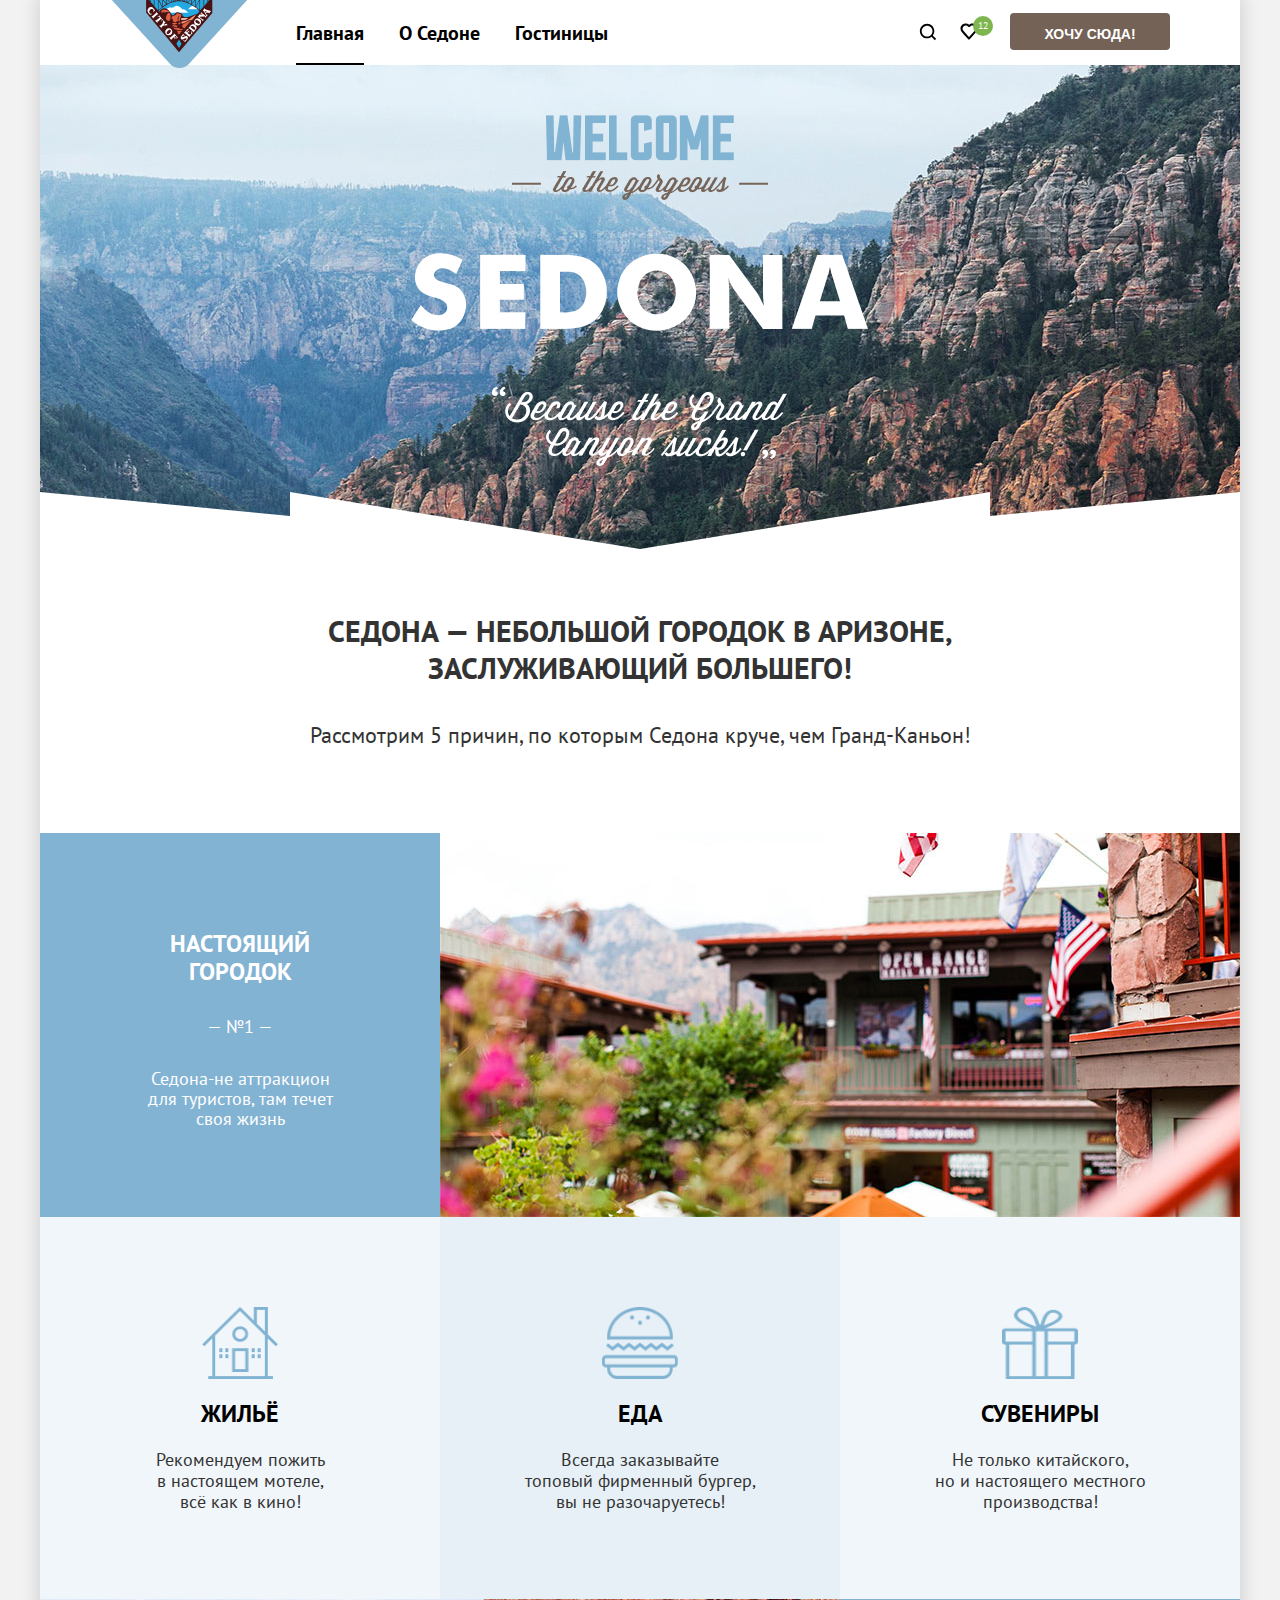
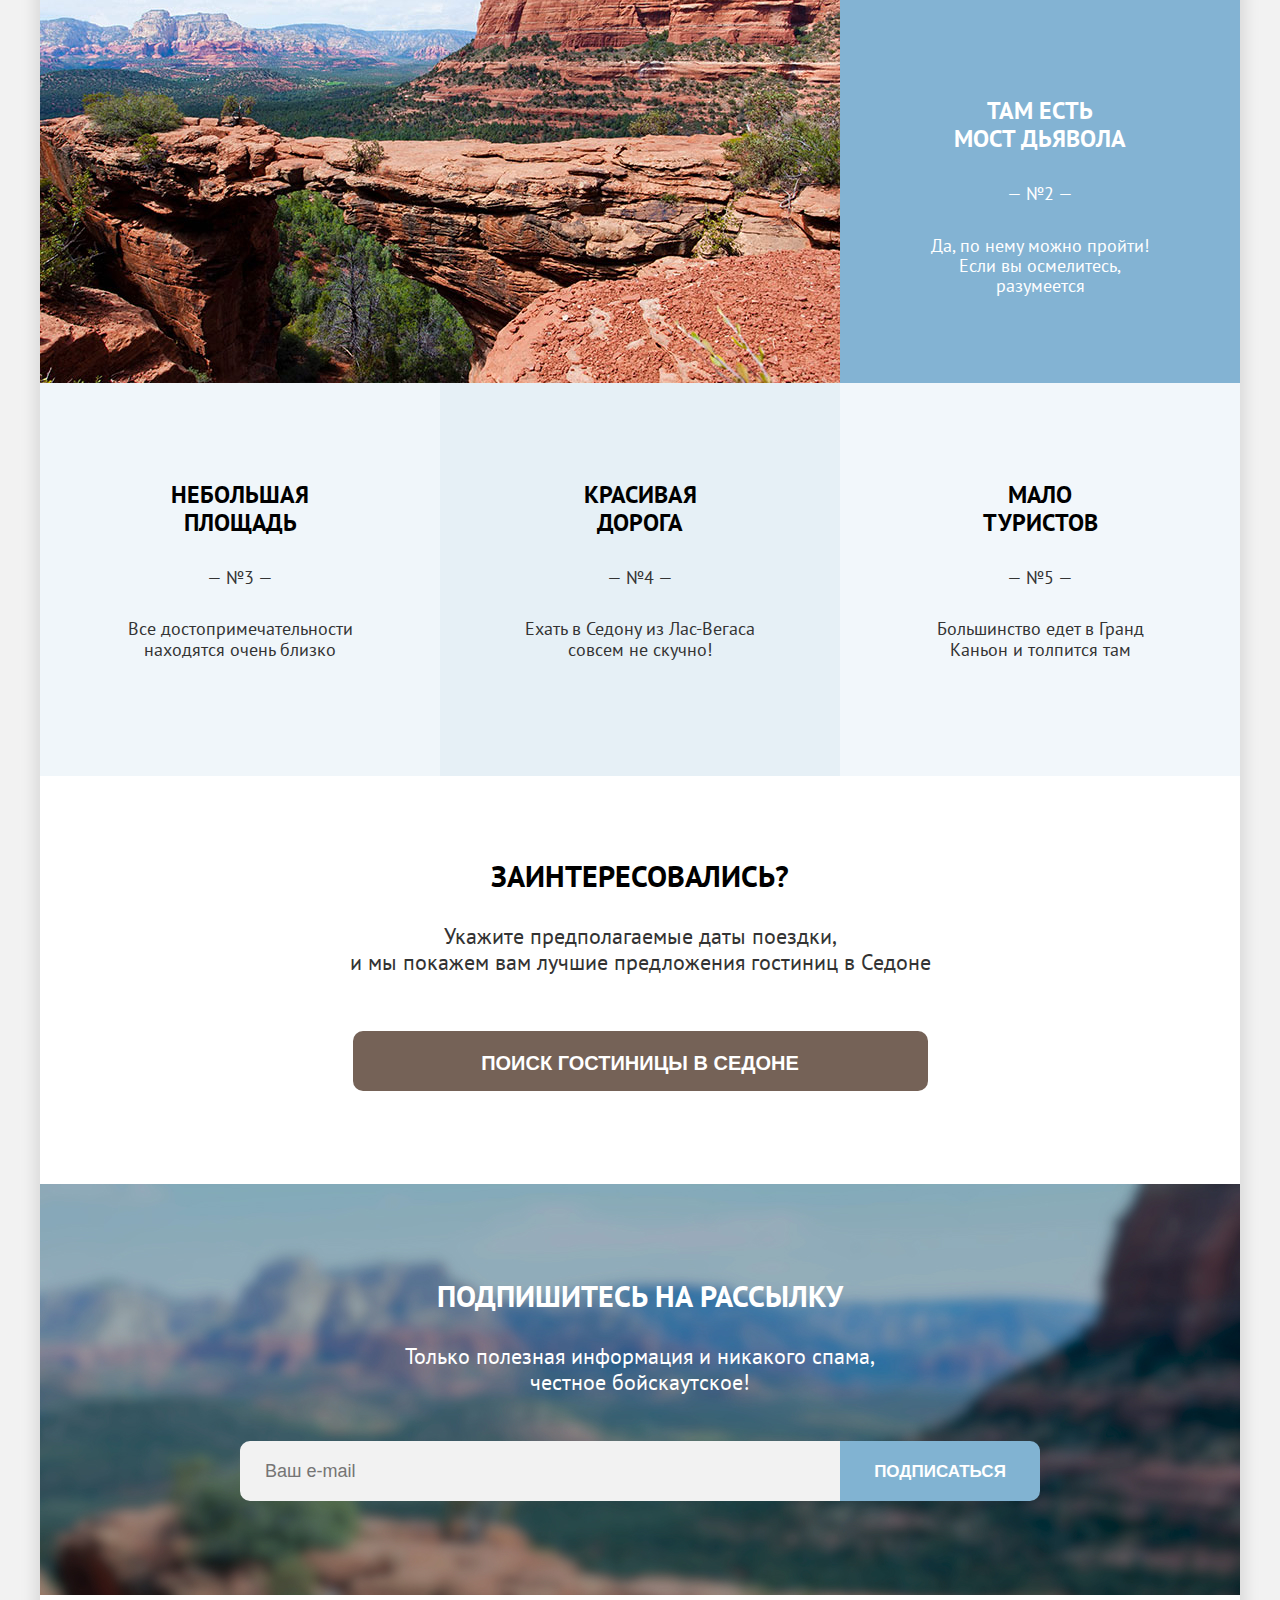
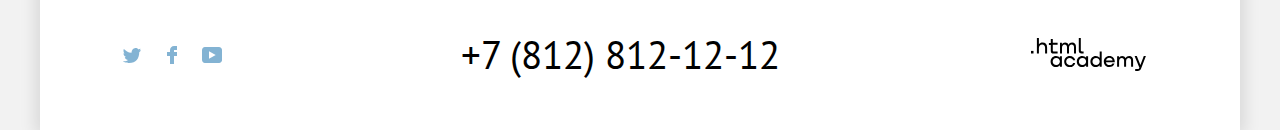
==== commit 5de460ce: "Финал" ====
--- a/index.html
+++ b/index.html
@@ -25,7 +25,7 @@
       <ul class="navigation-user">
         <li>
           <a class="navigation-link-search" href="#">
-            <svg width="20" height="19" viewBox="0 0 20 19" fill="none" xmlns="http://www.w3.org/2000/svg">
+            <svg width="20" height="20" viewBox="0 0 20 19" fill="none" xmlns="http://www.w3.org/2000/svg">
               <path d="M19.0257 17.05L15.3152 13.35C16.318 12.05 17.02 10.35 17.02 8.44995C17.02 4.04995 13.4098 0.449951 8.99732 0.449951C4.58483 0.449951 0.974609 4.14995 0.974609 8.54995C0.974609 12.95 4.58483 16.55 8.99732 16.55C10.8024 16.55 12.5072 15.95 13.9112 14.85L17.6217 18.55L19.0257 17.05ZM8.99732 14.55C5.68795 14.55 2.98029 11.85 2.98029 8.54995C2.98029 5.24995 5.68795 2.54995 8.99732 2.54995C12.3067 2.54995 15.0143 5.24995 15.0143 8.54995C15.0143 11.85 12.3067 14.55 8.99732 14.55Z"/>
             </svg>
             <span class="visually-hidden">Поиск</span>
@@ -62,7 +62,7 @@
           <div class="description-text">
             <h2 class="subtitle">Настоящий<br>городок</h2>
             <span class="number">— №1 —</span>
-            <p class="text-sedona">Седона-не аттракцион для туристов, там течет<br> своя жизнь</p>
+            <p class="text-sedona">Седона-не аттракцион<br> для туристов, там течет своя жизнь</p>
           </div>
         </div>
         <img src="images/city.jpg" width="800" height="384" alt="картинка города">
--- a/styles/styles.css
+++ b/styles/styles.css
@@ -2,7 +2,7 @@
   font-family: "PT Sans";
   font-style: normal;
   font-weight: 400;
-  src: url("../fonts/pt-sans-regular.woff2") format("woff2");
+  src: url("../fonts/ptsans-400.woff2") format("woff2");
   font-display: swap;
 }
 
@@ -10,7 +10,7 @@
   font-family: "PT Sans";
   font-style: normal;
   font-weight: 700;
-  src: url("../fonts/pt-sans-bold.woff2") format("woff2");
+  src: url("../fonts/ptsans-700.woff2") format("woff2");
   font-display: swap;
 }
 
@@ -90,7 +90,7 @@
   -ms-flex-wrap: wrap;
       flex-wrap: wrap;
   padding-left: 47px;
-  margin-top: -5px;
+  margin-top: 1px;
   margin-bottom: 0;
   font-size: 17px;
   line-height: 23px;
@@ -153,6 +153,8 @@
   position: absolute;
   left: 0;
   bottom: 4px;
+  height: 2px;
+  top: 62px;
 }
 
 .main:active::after {
@@ -168,7 +170,7 @@
           align-items: center;
   list-style-type: none;
   margin-left: auto;
-  margin-top: 7px;
+  margin-top: 12px;
   color: #333333;
 }
 
@@ -247,14 +249,14 @@
   background-repeat: no-repeat;
   background-size: cover;
   margin: 0;
-  padding-top: 47px;
+  padding-top: 50px;
 }
 
 .welcome-pic {
   background-image: url("../images/welcome.png");
   background-repeat: no-repeat;
   width: 458px;
-  height: 375px;
+  height: 377px;
   margin-left: 371px;
   padding-top: 52px;
 }
@@ -274,9 +276,9 @@
   color: #ffffff;
   text-transform: uppercase;
   border-radius: 4px;
-  margin-top: 11px;
+  margin-top: 13px;
   padding-top: 5px;
-  padding-left: 3px;
+  padding-left: 6px;
   border: none;
 }
 
@@ -291,6 +293,13 @@
 
 .button:active {
   background: #615048;
+}
+
+.button-text {
+  font-style: normal;
+  font-weight: 700;
+  font-size: 14px;
+  line-height: 20px;
 }
 
 .button-text:active {
@@ -312,7 +321,7 @@
 .promo .title {
   font-weight: 700;
   font-size: 30px;
-  line-height: 39px;
+  line-height: 37px;
   text-transform: uppercase;
   margin: 0;
 }
@@ -347,7 +356,7 @@
   text-align: center;
   float: left;
   margin: 0;
-  padding-top: 98px;
+  padding-top: 97px;
   padding-bottom: 87px;
   padding-left: 90px;
   padding-right: 90px;
@@ -365,15 +374,18 @@
   line-height: 21px;
   text-align: center;
   margin: 0;
+  padding-top: 3px;
+  padding-bottom: 8px;
 }
 
 .text-sedona {
   font-weight: normal;
   font-size: 18px;
-  line-height: 21px;
+  line-height: 20px;
   text-align: center;
   text-transform: none;
   margin: 0;
+  padding-top: 5px;
 }
 
 .subtitle {
@@ -463,8 +475,8 @@
 
 .icon {
   width: 100%;
-  height: 75px;
-  background-size: 69px 72px;
+  height: 73px;
+  background-size: 76px 72px;
   background-repeat: no-repeat;
   background-position: center;
   margin-bottom: 21px;
@@ -488,7 +500,7 @@
   font-size: 18px;
   line-height: 21px;
   padding-top: 30px;
-  padding-bottom: 30px;
+  padding-bottom: 27px;
   display: block;
   text-align: center;
 }
@@ -559,9 +571,9 @@
 .interest {
   width: 1200px;
   padding-bottom: 93px;
-  padding-top: 91px;
-  padding-left: 312px;
-  padding-right: 313px;
+  padding-top: 82px;
+  padding-left: 240px;
+  padding-right: 240px;
 }
 
 .dates {
@@ -587,7 +599,7 @@
 
 .hotel-search {
   width: 575px;
-  height: 60px;
+  min-height: 60px;
   background-color: #756257;
   border-radius: 10px;
   color: #ffffff;
@@ -596,7 +608,7 @@
   font-size: 20px;
   line-height: 36px;
   margin-top: 56px;
-  padding: 0;
+  padding-top: 4px;
   margin: 0;
   border: 0;
 }
@@ -639,7 +651,7 @@
   display: -ms-flexbox;
   display: flex;
   width: 800px;
-  height: 60px;
+  min-height: 60px;
   margin-left: auto;
   margin-right: auto;
   padding: 0;
@@ -667,7 +679,7 @@
 }
 
 .type-form {
-  height: 60px;
+  min-height: 60px;
   background-color: #f2f2f2;
   width: 600px;
   font-size: 18px;
@@ -677,7 +689,8 @@
   margin: 0;
   padding: 0 22px;
   border-radius: 10px 0px 0px 10px;
-  box-sizing: border-box;
+  -webkit-box-sizing: border-box;
+          box-sizing: border-box;
 }
 
 .type-form:hover {
@@ -697,12 +710,12 @@
 
 .submit {
   width: 200px;
-  height: 60px;
+  min-height: 60px;
   background-color: #81b3d2;
   color: #ffffff;
   text-transform: uppercase;
   font-weight: bold;
-  font-size: 18px;
+  font-size: 17px;
   line-height: 21px;
   text-align: center;
   border: none;
@@ -745,7 +758,7 @@
   -webkit-box-sizing: border-box;
           box-sizing: border-box;
   padding-bottom: 40px;
-  padding-top: 40px;
+  padding-top: 25px;
   padding-left: 72px;
   padding-right: 72px;
   margin: 0;
@@ -1266,7 +1279,7 @@
 
 .submit-button {
   width: 160px;
-  height: 48px;
+  min-height: 48px;
   margin-top: 60px;
   margin-right: auto;
   font-weight: bold;
@@ -1516,6 +1529,7 @@
 
 .more {
   width: 133px;
+  min-height: 37px;
   color: #ffffff;
   font-weight: bold;
   font-size: 16px;
@@ -1537,7 +1551,7 @@
 
 .more:focus {
   background: #615048;
-  border: 3px solid #83B3D3;
+  outline: 3px solid #83B3D3;
 }
 
 .more:active {
@@ -1550,47 +1564,11 @@
 }
 
 .favourite {
-  width: 140px;
-  font-weight: bold;
-  font-size: 16px;
-  line-height: 21px;
-  text-align: center;
-  text-transform: uppercase;
   color: #ffffff;
   background: #82B3D3;
   border-radius: 4px;
-  float: left;
-  border: none;
-  padding-top: 10px;
-  padding-bottom: 10px;
-}
-
-.favourite:hover {
-  border: 1px solid #756257;
-  -webkit-box-sizing: border-box;
-          box-sizing: border-box;
-}
-
-.favourite:focus {
-  background: #68A2CA;
-  border: 3px solid #756257;
-}
-
-.favourite:active {
-  background: #68A2CA;
-  border: 1px solid #756257;
-}
-
-.favourite-text:active {
-  color: #FFFFFF;
-  opacity: 0.3;
-}
-
-.favourite-diablo {
-  color: #ffffff;
-  background: #7DB54F;
-  border-radius: 4px;
   width: 140px;
+  min-height: 35px;
   font-weight: bold;
   font-size: 16px;
   line-height: 21px;
@@ -1602,9 +1580,48 @@
   padding-bottom: 10px;
 }
 
+.favourite:focus {
+  background: #68A2CA;
+  outline: 3px solid #756257;
+}
+
+.favourite:hover {
+  background: #68A2CA;
+  outline: 1px solid #756257;
+  -webkit-box-sizing: border-box;
+          box-sizing: border-box;
+}
+
+.favourite:active {
+  background: #68A2CA;
+  outline: 1px solid #756257;
+}
+
+.favourite-text:active {
+  color: #FFFFFF;
+  opacity: 0.3;
+}
+
+.favourite-diablo {
+  color: #ffffff;
+  background: #7DB54F;
+  border-radius: 4px;
+  width: 140px;
+  min-height: 37px;
+  font-weight: bold;
+  font-size: 16px;
+  line-height: 21px;
+  text-align: center;
+  text-transform: uppercase;
+  float: left;
+  border: none;
+  padding-top: 10px;
+  padding-bottom: 10px;
+}
+
 .favourite-diablo:focus {
   background: #6C9E42;
-  border: 3px solid #756257;
+  outline: 3px solid #756257;
 }
 
 .favourite-diablo:hover {
@@ -2034,9 +2051,12 @@
   color: #000000;
   opacity: 0.3;
   border: 3px solid transparent;
-  box-sizing: border-box;
+  -webkit-box-sizing: border-box;
+          box-sizing: border-box;
   top: 50%;
-  transform: translateY(-50%);
+  -webkit-transform: translateY(-50%);
+      -ms-transform: translateY(-50%);
+          transform: translateY(-50%);
   left: 15px;
 }
 
@@ -2072,9 +2092,12 @@
   color: #000000;
   opacity: 0.3;
   border: 3px solid transparent;
-  box-sizing: border-box;
+  -webkit-box-sizing: border-box;
+          box-sizing: border-box;
   top: 50%;
-  transform: translateY(-50%);
+  -webkit-transform: translateY(-50%);
+      -ms-transform: translateY(-50%);
+          transform: translateY(-50%);
   right: 15px;
 }
 
@@ -2189,7 +2212,8 @@
       -ms-flex-align: center;
           align-items: center;
   border: 3px solid #F2F2F2;
-  box-sizing: border-box;
+  -webkit-box-sizing: border-box;
+          box-sizing: border-box;
 }
 
 .tour-dates-modal:hover {
